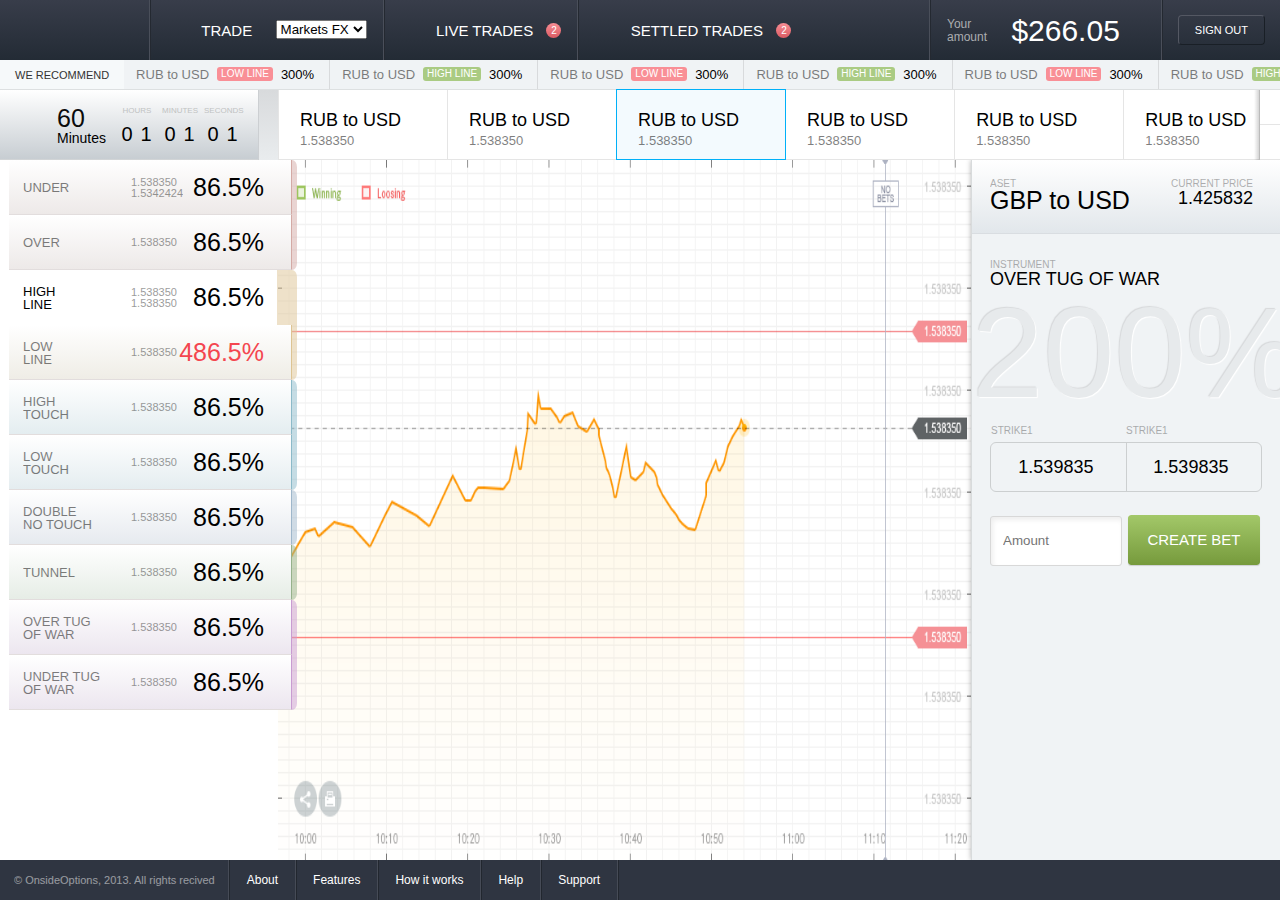
==== index.html @ 9d2722f3 "custom scroll" ====
<!doctype html>
<!--[if lte IE 8]><html class="lteie8"><![endif]-->
<!--[if gt IE 8]><!--><html><!--<![endif]-->
<head>
	<meta charset="utf-8">
	<title>Template</title>
	<meta name="viewport" content="width=device-width"/>
	<link rel="stylesheet" media="screen" href="css/screen.css" >
	<script src="js/jquery.js"></script>
	<script src="js/jscrollpane.js"></script>
	<script src="js/jquery.mousewheel.js"></script>
	<script src="js/common.js"></script>
</head>
<body>
<!-- BEGIN l-header -->
<section class="l-header">
	<header class="header">
		<div class="header__logo"><a href="#"></a></div>
		<div class="header__trade">
			<i class="header__tradeicon"></i>
			<h3>Trade</h3>
			<select><option>Markets FX</option></select>
		</div>
		<!-- end trade -->

		<!-- begin live trades -->
		<div class="header__livetrades">
			<i class="header__livetradesicon"></i>
			<h3>Live TRADES</h3>
			<span class="header__numbericon">2</span>
		</div>
		<!-- end live trades -->

		<!-- begin settled trades -->
		<div class="header__settledtrades">
			<i class="header__settledtradesicon"></i>
			<h3>SETTLED TRADES</h3>
			<span class="header__numbericon">2</span>
		</div>
		<!-- end settled trades -->

		<div class="header__signout">
			<a href="#">Sign out</a>
		</div>
		<!-- end signout -->

		
		<!-- begin your amount -->
		<div class="youramount">
			<div class="youramount__label">Your<br>
amount</div>
			<div class="youramount__value">$266.05</div>
			<i class="youramount__arrow"></i>
		</div>
		<!-- end your amount -->

		<!-- begin account -->
		<div class="account">
			<div class="account__icon"></div>
			<div class="account__name">Hamish<br> Raw</div>
			<i class="account__arrow"></i>
		</div>
		<!-- end account -->

		
	</header>
	<!-- end header -->
	

</section>
<!-- END l-header -->


<!-- BEGIN l-middle -->
<section class="l-middle">

<!-- BEGIN recommend -->
	<div class="l-recommend"><div class="recommend">
		<div class="recommend__label">We recommend</div>
		<div class="recommend__pair">
			<div class="recommend__pairname">RUB to USD</div><div class="recommend__status is-low">low line</div><div class="recommend__percent">300%</div>
		</div>
		<div class="recommend__pair">
			<div class="recommend__pairname">RUB to USD</div><div class="recommend__status is-high">high line</div><div class="recommend__percent">300%</div>
		</div>
		<div class="recommend__pair">
			<div class="recommend__pairname">RUB to USD</div><div class="recommend__status is-low">low line</div><div class="recommend__percent">300%</div>
		</div>
		<div class="recommend__pair">
			<div class="recommend__pairname">RUB to USD</div><div class="recommend__status is-high">high line</div><div class="recommend__percent">300%</div>
		</div>
		<div class="recommend__pair">
			<div class="recommend__pairname">RUB to USD</div><div class="recommend__status is-low">low line</div><div class="recommend__percent">300%</div>
		</div>
		<div class="recommend__pair">
			<div class="recommend__pairname">RUB to USD</div><div class="recommend__status is-high">high line</div><div class="recommend__percent">300%</div>
		</div>
		<div class="recommend__pair">
			<div class="recommend__pairname">RUB to USD</div><div class="recommend__status is-low">low line</div><div class="recommend__percent">300%</div>
		</div>
		<div class="recommend__pair">
			<div class="recommend__pairname">RUB to USD</div><div class="recommend__status is-high">high line</div><div class="recommend__percent">300%</div>
		</div>
		<div class="recommend__pair">
			<div class="recommend__pairname">RUB to USD</div><div class="recommend__status is-low">low line</div><div class="recommend__percent">300%</div>
		</div>
		<div class="recommend__pair">
			<div class="recommend__pairname">RUB to USD</div><div class="recommend__status is-high">high line</div><div class="recommend__percent">300%</div>
		</div>
	</div></div></div>
	<!-- END recommend -->
	<!-- BEGIN expiries -->
	<div class="l-expiries"><div class="expiries">
		<!-- BEGIN expiry -->
		<div class="expiry is-active">
			<div class="expiry__icon"></div>
			<div class="expiry__timeleft">
				<b>60</b>
				<span>Minutes</span>
			</div>
			<div class="expiry__time expiry__hours">
				<div class="expiry__label">hours</div>
				<div class="expiry__digit">0</div>
				<div class="expiry__digit">1</div>
			</div>
			<div class="expiry__time expiry__minutes">
				<div class="expiry__label">minutes</div>
				<div class="expiry__digit">0</div>
				<div class="expiry__digit">1</div>
			</div>
			<div class="expiry__time expiry__seconds">
				<div class="expiry__label">seconds</div>
				<div class="expiry__digit">0</div>
				<div class="expiry__digit">1</div>
			</div>
		</div>
		<!-- END expiry -->

		<div class="expiries__more is-active"><i></i></div>

		<div class="expiries__drop" style="display:none">
			<!-- BEGIN expiry -->
			<div class="expiry">
				<div class="expiry__icon"></div>
				<div class="expiry__timeleft">
					<b>60</b>
					<span>Minutes</span>
				</div>
				<div class="expiry__time expiry__hours">
					<div class="expiry__label">hours</div>
					<div class="expiry__digit">0</div>
					<div class="expiry__digit">1</div>
				</div>
				<div class="expiry__time expiry__minutes">
					<div class="expiry__label">minutes</div>
					<div class="expiry__digit">0</div>
					<div class="expiry__digit">1</div>
				</div>
				<div class="expiry__time expiry__seconds">
					<div class="expiry__label">seconds</div>
					<div class="expiry__digit">0</div>
					<div class="expiry__digit">1</div>
				</div>
			</div>
			<!-- END expiry -->
			<!-- BEGIN expiry -->
			<div class="expiry is-active">
				<div class="expiry__icon"></div>
				<div class="expiry__timeleft">
					<b>60</b>
					<span>Minutes</span>
				</div>
				<div class="expiry__time expiry__hours">
					<div class="expiry__label">hours</div>
					<div class="expiry__digit">0</div>
					<div class="expiry__digit">1</div>
				</div>
				<div class="expiry__time expiry__minutes">
					<div class="expiry__label">minutes</div>
					<div class="expiry__digit">0</div>
					<div class="expiry__digit">1</div>
				</div>
				<div class="expiry__time expiry__seconds">
					<div class="expiry__label">seconds</div>
					<div class="expiry__digit">0</div>
					<div class="expiry__digit">1</div>
				</div>
			</div>
			<!-- END expiry -->
			<!-- BEGIN expiry -->
			<div class="expiry">
				<div class="expiry__icon"></div>
				<div class="expiry__timeleft">
					<b>60</b>
					<span>Minutes</span>
				</div>
				<div class="expiry__time expiry__hours">
					<div class="expiry__label">hours</div>
					<div class="expiry__digit">0</div>
					<div class="expiry__digit">1</div>
				</div>
				<div class="expiry__time expiry__minutes">
					<div class="expiry__label">minutes</div>
					<div class="expiry__digit">0</div>
					<div class="expiry__digit">1</div>
				</div>
				<div class="expiry__time expiry__seconds">
					<div class="expiry__label">seconds</div>
					<div class="expiry__digit">0</div>
					<div class="expiry__digit">1</div>
				</div>
			</div>
			<!-- END expiry -->
			<!-- BEGIN expiry -->
			<div class="expiry">
				<div class="expiry__icon"></div>
				<div class="expiry__timeleft">
					<b>60</b>
					<span>Minutes</span>
				</div>
				<div class="expiry__time expiry__hours">
					<div class="expiry__label">hours</div>
					<div class="expiry__digit">0</div>
					<div class="expiry__digit">1</div>
				</div>
				<div class="expiry__time expiry__minutes">
					<div class="expiry__label">minutes</div>
					<div class="expiry__digit">0</div>
					<div class="expiry__digit">1</div>
				</div>
				<div class="expiry__time expiry__seconds">
					<div class="expiry__label">seconds</div>
					<div class="expiry__digit">0</div>
					<div class="expiry__digit">1</div>
				</div>
			</div>
			<!-- END expiry -->
			<div class="expiries__less"><i></i></div>
		</div>
	</div>
	</div>
	<!-- END expiries -->

	<!-- BEGIN marketassets -->
	<div class="l-marketassets"><div class="marketassets">
		<div class="marketassets__wrap">
			<div class="marketasset">
				<div class="marketasset__pair">RUB to USD</div>
				<div class="marketasset__quo">1.538350</div>
				<div class="marketasset__direction is-up"></div>
			</div>
			<div class="marketasset">
				<div class="marketasset__pair">RUB to USD</div>
				<div class="marketasset__quo">1.538350</div>
				<div class="marketasset__direction is-down"></div>
			</div>
			<div class="marketasset is-active">
				<div class="marketasset__pair">RUB to USD</div>
				<div class="marketasset__quo">1.538350</div>
				<div class="marketasset__direction is-up"></div>
			</div>
			<div class="marketasset">
				<div class="marketasset__pair">RUB to USD</div>
				<div class="marketasset__quo">1.538350</div>
				<div class="marketasset__direction is-down"></div>
			</div>
			<div class="marketasset">
				<div class="marketasset__pair">RUB to USD</div>
				<div class="marketasset__quo">1.538350</div>
				<div class="marketasset__direction is-up"></div>
			</div>
			<div class="marketasset">
				<div class="marketasset__pair">RUB to USD</div>
				<div class="marketasset__quo">1.538350</div>
				<div class="marketasset__direction is-down"></div>
			</div>
			<div class="marketasset">
				<div class="marketasset__pair">RUB to USD</div>
				<div class="marketasset__quo">1.538350</div>
				<div class="marketasset__direction is-up"></div>
			</div>
			<div class="marketasset">
				<div class="marketasset__pair">RUB to USD</div>
				<div class="marketasset__quo">1.538350</div>
				<div class="marketasset__direction is-down"></div>
			</div>
		</div>
		<div class="marketassets__next"><i></i></div>
		<div class="marketassets__prev"><i></i></div>
	</div></div>
	<!-- END marketassets -->


	<!-- BEGIN l-pairs -->
	<section class="l-pairs">
		<div class="pairs "><div class="pairs__scroll"><div class="pairs__thumb"></div></div>
			<div class="pairs__wrap scroll"><div class="pairs__wrap1  ">
			<!-- BEGIN pairgroup pairgroup_red -->
			<div class="pairgroup pairgroup_red">
				
				<!-- BEGIN pair -->
				<div class="pair pair_under">
					<div class="pair__name">
						Under
					</div>
					<div class="pair__instrument"></div>
					<div class="pair__quo"><div>1.538350<br>1.5342424</div></div>
					<div class="pair__percent">86.5%</div>
				</div>
				<!-- END pair -->
				<!-- BEGIN pair -->
				<div class="pair pair_over">
					<div class="pair__name">
						over
					</div>
					<div class="pair__instrument"></div>
					<div class="pair__quo"><div>1.538350</div></div>
					<div class="pair__percent">86.5%</div>
				</div>
				<!-- END pair -->

			</div>
			<!-- END pairgroup pairgroup_red -->
			<!-- BEGIN pairgroup pairgroup_red -->
			<div class="pairgroup pairgroup_yellow">
			<!-- BEGIN pair -->
			<div class="pair pair_highline is-active">
				<div class="pair__name"><div>
					High<br> line
				</div></div>
				<div class="pair__instrument"></div>
				<div class="pair__quo"><div>1.538350<br>1.538350</div></div>
				<div class="pair__percent">86.5%</div>
			</div>
			<!-- END pair -->
			<!-- BEGIN pair -->
			<div class="pair pair_lowline">
				<div class="pair__name">
					low<br> line
				</div>
				<div class="pair__instrument"></div>
				<div class="pair__quo"><div>1.538350</div></div>
				<div class="pair__percent is-red">486.5%</div>
			</div>
			<!-- END pair -->
			</div>
			<!-- END pairgroup pairgroup_red -->
			<!-- BEGIN pairgroup pairgroup_red -->
			<div class="pairgroup pairgroup_azure">
				<!-- BEGIN pair -->
				<div class="pair pair_hightouch">
					<div class="pair__name">
						high<br> touch
					</div>
					<div class="pair__instrument"></div>
					<div class="pair__quo"><div>1.538350</div></div>
					<div class="pair__percent">86.5%</div>
				</div>
				<!-- END pair -->
				<!-- BEGIN pair -->
				<div class="pair pair_lowtouch">
					<div class="pair__name">
						low<br> touch
					</div>
					<div class="pair__instrument"></div>
					<div class="pair__quo"><div>1.538350</div></div>
					<div class="pair__percent">86.5%</div>
				</div>
				<!-- END pair -->
			</div>
			<!-- END pairgroup pairgroup_red -->
			<!-- BEGIN pairgroup pairgroup_red -->
			<div class="pairgroup pairgroup_blue">
				<!-- BEGIN pair -->
				<div class="pair pair_doublenotouch">
					<div class="pair__name">
						double<br> no touch
					</div>
					<div class="pair__instrument"></div>
					<div class="pair__quo"><div>1.538350</div></div>
					<div class="pair__percent">86.5%</div>
				</div>
				<!-- END pair -->
			</div>
			<!-- END pairgroup pairgroup_red -->
			<!-- BEGIN pairgroup pairgroup_red -->
			<div class="pairgroup pairgroup_green">
				<!-- BEGIN pair -->
				<div class="pair pair_tunnel">
					<div class="pair__name">
						tunnel
					</div>
					<div class="pair__instrument"></div>
					<div class="pair__quo"><div>1.538350</div></div>
					<div class="pair__percent">86.5%</div>
				</div>
				<!-- END pair -->
			</div>
			<!-- END pairgroup pairgroup_red -->
			<!-- BEGIN pairgroup pairgroup_red -->
			<div class="pairgroup pairgroup_purple">
				<!-- BEGIN pair -->
				<div class="pair pair_overtugofwar">
					<div class="pair__name">
						over tug<br> of war
					</div>
					<div class="pair__instrument"></div>
					<div class="pair__quo"><div>1.538350</div></div>
					<div class="pair__percent">86.5%</div>
				</div>
				<!-- END pair -->
				<!-- BEGIN pair -->
				<div class="pair pair_undertugofwar">
					<div class="pair__name">
						under tug<br> of war
					</div>
					<div class="pair__instrument"></div>
					<div class="pair__quo"><div>1.538350</div></div>
					<div class="pair__percent">86.5%</div>
				</div>
				<!-- END pair -->
			</div>
			<!-- END pairgroup pairgroup_red -->
			</div></div>
			<!-- END pairs__wrap -->
		</div>
	</section>
	<!-- END l-pairs -->

	<!-- BEGIN l-graph -->
	<section class="l-showpair">
		<img src="img/graph.png" class="showpair">
	</section>
	<!-- END l-graph -->

	<!-- BEGIN l-bet -->
	<section class="l-bet">
		<div class="bet">
			<div class="bet__top">
				<div class="bet__asset">
					<small>Aset</small>
					<strong>GBP to USD</strong>
				</div>
				<div class="bet__direction is-up"></div>
				<div class="bet__price">
					<small>Current price</small>
					<strong>1.425832</strong>
				</div>
			</div>

			<div class="bet__instrument">
				<small>instrument</small>
				<strong>Over tug of war</strong> <div class="icon icon_overtugofwar"></div>
			</div>
			<div class="bet__percent">200%</div>

			<div class="bet__strikeswrap"><div class="bet__strikes">
				
				<div class="bet__strike">
					<small>Strike1</small>
					<div class="arrow is-up"></div>
					<div class="bet__strikeq">1.539835</div>
				</div>
				<div class="bet__strike">
					<small>Strike1</small>
					<div class="arrow is-down"></div>
					<div class="bet__strikeq">1.539835</div>
				</div>

			</div></div>

			<div class="createbet">
				<input type="text" class="createbet__input" placeholder="Amount">
				<div class="createbet__submit">Create Bet</div>
			</div>

		</div>
	</section>
	<!-- END l-bet -->
</section>
<!-- END l-middle -->




<!-- BEGIN l-footer -->
<section class="l-footer">
	<!-- begin real footer -->
	<footer class="footer">
		<div class="footer__copy">© OnsideOptions, 2013. All rights recived</div>
		<ul class="footer__nav">
			<li><a href="#">About</a></li>
			<li><a href="#">Features</a></li>
			<li><a href="#">How it works</a></li>
			<li><a href="#">Help</a></li>
			<li><a href="#">Support</a></li>
		</ul>
	</footer>
	<!-- end footer -->
</section>
<!-- END l-footer -->
</body>
</html>
---- css/screen.css ----
* { margin: 0; padding: 0; }

@media only screen and (min-device-width: 320px) and (max-device-width: 480px) { * { -webkit-text-size-adjust: none; } }
button::-moz-focus-inner { padding: 0; border: 0; }

input[type="submit"]::-moz-focus-inner { padding: 0; border: 0; }

body { font-family: Arial,sans-serif; font-weight: normal; font-size: 12px; line-height: 1.4; }

a img, fieldset { border: none; }

@font-face { font-family: 'corporate_sdemi'; src: url("fonts/corporates-demi-webfont.woff") format("woff"), url("fonts/corporates-demi-webfont.ttf") format("truetype"); font-weight: normal; font-style: normal; }

@font-face { font-family: 'corporate_sbold'; src: url("fonts/corporates-bold-webfont.woff") format("woff"), url("fonts/corporates-bold-webfont.ttf") format("truetype"); font-weight: normal; font-style: normal; }

@font-face { font-family: 'corporate_sregular'; src: url("fonts/corporates-regular-webfont.woff") format("woff"), url("fonts/corporates-regular-webfont.ttf") format("truetype"); font-weight: normal; font-style: normal; }

@font-face { font-family: 'corporate_slight'; src: url("fonts/corporates-light-webfont.woff") format("woff"), url("fonts/corporates-light-webfont.ttf") format("truetype"); font-weight: normal; font-style: normal; }

html { width: 100%; height: 100%; }

body { min-width: 1250px; min-height: 100%; overflow: hidden; position: relative; width: 100%; height: 100%; }

.l-header, .l-middle, .l-pairs, .l-bet, .l-showpair, .l-footer { position: absolute; top: 0; right: 0; bottom: 0; left: 0; }

.l-header { height: 160px; bottom: auto; }

.l-middle { top: 160px; bottom: 40px; }

.l-pairs { width: 278px; }

.l-bet { width: 309px; left: auto; right: 0; }

.l-showpair { left: 278px; right: 309px; }
.l-showpair img { position: absolute; top: 0; left: 0; right: 0; bottom: 0; display: block; width: 100%; height: 100%; }

.l-marketassets { position: absolute; z-index: 50; top: -70px; right: 0; left: 278px; height: 70px; }

.l-recommend { position: absolute; left: 0; right: 0; top: -100px; }

.l-expiries { position: absolute; top: -70px; left: 0; width: 278px; }

.l-footer { top: auto; height: 40px; }

/* CSS Styles that are needed by jScrollPane for it to operate correctly.  Include this stylesheet in your site or copy and paste the styles below into your stylesheet - jScrollPane may not operate correctly without them. */
.jspContainer { overflow: hidden; position: relative; }

.jspPane { position: absolute; margin-left: 9px !important; }

.jspScrollable:focus, .jspScrollable:active, .scroll:focus { outline: none; }

.jspVerticalBar { position: absolute; top: 0; left: 0; height: 100%; width: 9px; -webkit-box-sizing: border-box; -moz-box-sizing: border-box; box-sizing: border-box; background: #E0E2E4; border-right: 1px solid #CACACA; }

.jspHorizontalBar { position: absolute; bottom: 3px; left: 0; width: 100%; height: 16px; }

.jspVerticalBar *, .jspHorizontalBar * { margin: 0; padding: 0; }

.jspCap { display: none; }

.jspHorizontalBar .jspCap { float: left; }

.jspTrack { position: relative; }

.jspDrag { background: url('../img/icons-s6ea4781ce3.png') 0 -108px no-repeat; display: inline-block; width: 6px; height: 35px; display: inline-block; margin-left: 1px; margin-top: 1px; cursor: pointer; position: absolute; }

.jspHorizontalBar .jspTrack, .jspHorizontalBar .jspDrag { float: left; height: 100%; }

.jspArrow { background: rgba(0, 0, 0, 0.3); text-indent: -20000px; display: block; cursor: pointer; position: relative; left: -1px; }

.jspVerticalBar .jspArrow:focus { outline: none; }

.jspCorner { background: #eeeef4; float: left; height: 100%; }

/* Yuk! CSS Hack for IE6 3 pixel bug :( */
* html .jspCorner { margin: 0 -3px 0 0; }

.footer { background: #2F3541; height: 40px; font-size: 11px; }
.footer .footer__copy { float: left; line-height: 40px; height: 40px; font-size: 11px; color: #fff; opacity: .5; padding: 0 14px; }
.footer .footer__nav { list-style: none; float: left; border-left: 1px solid #22272F; box-shadow: -1px 0 0 #464b56; }
.footer .footer__nav li { float: left; }
.footer .footer__nav a { float: left; height: 40px; line-height: 40px; font-size: 12px; text-decoration: none; color: #fff; padding: 0 17px; border-right: 1px solid #464B56; box-shadow: 1px 0 0 #22272F; }

.header { background-image: -webkit-gradient(linear, 50% 0%, 50% 100%, color-stop(0%, #383d4a), color-stop(100%, #232b35)); background-image: -webkit-linear-gradient(#383d4a, #232b35); background-image: -moz-linear-gradient(#383d4a, #232b35); background-image: -o-linear-gradient(#383d4a, #232b35); background-image: -ms-linear-gradient(#383d4a, #232b35); background-image: linear-gradient(#383d4a, #232b35); height: 60px; -webkit-box-shadow: 0 1px 4px rgba(0, 0, 0, 0.4); -moz-box-shadow: 0 1px 4px rgba(0, 0, 0, 0.4); box-shadow: 0 1px 4px rgba(0, 0, 0, 0.4); overflow: hidden; position: relative; }
.header .header__logo { float: left; width: 150px; position: relative; height: 60px; }
.header .header__logo a { background: url('../img/icons-s6ea4781ce3.png') 0 -248px no-repeat; display: inline-block; width: 116px; height: 31px; position: absolute; top: 14px; left: 15px; }
.header .header__trade, .header .header__livetrades, .header .header__settledtrades, .header .account, .header .youramount { float: left; border-left: 1px solid #242931; box-shadow: -1px 0 0 #4a4f5a; height: 60px; line-height: 60px; padding: 0 17px; cursor: pointer; position: relative; -webkit-transition: all 0.1s linear; -moz-transition: all 0.1s linear; -ms-transition: all 0.1s linear; -o-transition: all 0.1s linear; transition: all 0.1s linear; }
.header .header__trade:hover, .header .header__livetrades:hover, .header .header__settledtrades:hover, .header .account:hover, .header .youramount:hover { background: rgba(255, 255, 255, 0.1); -webkit-transition: all 0.1s linear; -moz-transition: all 0.1s linear; -ms-transition: all 0.1s linear; -o-transition: all 0.1s linear; transition: all 0.1s linear; }
.header .header__trade select { margin-left: 20px; }
.header h3 { font-size: 15px; font-weight: normal; font-family: "corporate_sdemi",Arial,sans-serif; color: #fff; display: inline-block; vertical-align: middle; text-transform: uppercase; }
.header i { vertical-align: middle; }
.header .header__numbericon { display: inline-block; width: 15px; height: 15px; text-align: center; vertical-align: middle; font-size: 10px; line-height: 15px; color: #fff; margin-left: 10px; border-radius: 15px; background-image: -webkit-gradient(linear, 50% 0%, 50% 100%, color-stop(0%, #f88d94), color-stop(100%, #db5b63)); background-image: -webkit-linear-gradient(#f88d94, #db5b63); background-image: -moz-linear-gradient(#f88d94, #db5b63); background-image: -o-linear-gradient(#f88d94, #db5b63); background-image: -ms-linear-gradient(#f88d94, #db5b63); background-image: linear-gradient(#f88d94, #db5b63); }
.header .header__tradeicon { background: url('../img/icons-s6ea4781ce3.png') 0 -373px no-repeat; display: inline-block; width: 15px; height: 16px; margin-right: 15px; }
.header .header__livetradesicon { background: url('../img/icons-s6ea4781ce3.png') 0 -479px no-repeat; display: inline-block; width: 16px; height: 13px; margin-right: 15px; }
.header .header__settledtradesicon { background: url('../img/icons-s6ea4781ce3.png') 0 -433px no-repeat; display: inline-block; width: 16px; height: 14px; margin-right: 15px; }
.header .header__livetrades, .header .header__settledtrades { width: auto; }
.header .account { position: relative; padding: 0 24px 0 14px; cursor: pointer; float: right; }
.header .account .account__icon { background: url('../img/icons-s6ea4781ce3.png') 0 -331px no-repeat; display: inline-block; width: 32px; height: 32px; vertical-align: middle; margin-right: 14px; }
.header .account .account__name { width: 100px; display: inline-block; vertical-align: middle; font-size: 13px; color: #fff; line-height: 1.1; }
.header .account .account__arrow { background: url('../img/icons-s6ea4781ce3.png') 0 -698px no-repeat; display: inline-block; width: 7px; height: 4px; position: absolute; right: 17px; top: 50%; margin-top: -3px; }
.header .youramount { padding: 0 42px 0 16px; float: right; }
.header .youramount .youramount__label { display: inline-block; vertical-align: middle; color: #ABADB0; margin-right: 21px; line-height: 1.1; }
.header .youramount .youramount__value { display: inline-block; vertical-align: middle; line-height: 1; font-size: 30px; color: #fff; }
.header .youramount .youramount__arrow { background: url('../img/icons-s6ea4781ce3.png') 0 -698px no-repeat; display: inline-block; width: 7px; height: 4px; position: absolute; right: 17px; top: 50%; margin-top: -3px; }
.header .header__signout { float: right; height: 60px; line-height: 60px; padding: 0 15px; border-left: 1px solid #242931; box-shadow: -1px 0 0 #4a4f5a; }
.header .header__signout a { display: inline-block; text-decoration: none; height: 28px; line-height: 28px; color: #fff; padding: 0px 16px; text-transform: uppercase; font-size: 11px; border: 1px solid #545863; border-right-color: #191F26; border-bottom-color: #191F26; border-radius: 4px; font-family: "corporate_sdemi",Arial,sans-serif; }

.marketassets { position: absolute; right: 0; bottom: 0; top: 0; left: 0; padding-right: 21px; z-index: 125; background: #fff; }
.marketassets .marketassets__wrap { white-space: nowrap; font-size: 0; overflow: hidden; position: absolute; right: 0; bottom: -7px; top: -2px; padding-top: 2px; left: 0; }
.marketassets .marketassets__next, .marketassets .marketassets__prev { position: absolute; top: 0; right: 0; width: 21px; height: 35px; z-index: 30; background: #FFF; border-left: 1px solid #E5E5E5; border-bottom: 1px solid #E5E5E5; -webkit-box-sizing: border-box; -moz-box-sizing: border-box; box-sizing: border-box; cursor: pointer; }
.marketassets .marketassets__next i, .marketassets .marketassets__prev i { position: absolute; top: 12px; left: 9px; background: url('../img/icons-s6ea4781ce3.png') 0 -210px no-repeat; display: inline-block; width: 5px; height: 9px; display: inline-block; }
.marketassets .marketassets__next:hover, .marketassets .marketassets__prev:hover { background: #eee; }
.marketassets .marketassets__next:active i, .marketassets .marketassets__prev:active i { top: 14px; }
.marketassets .marketassets__prev { top: auto; bottom: 0; }
.marketassets .marketassets__prev i { left: 7px; background: url('../img/icons-s6ea4781ce3.png') 0 -229px no-repeat; display: inline-block; width: 5px; height: 9px; }
.marketassets .marketassets__prev:before { position: absolute; bottom: -1px; height: 70px; left: -6px; width: 6px; content: ' '; background-image: -webkit-gradient(linear, 0% 50%, 100% 50%, color-stop(0%, rgba(0, 0, 0, 0)), color-stop(100%, rgba(0, 0, 0, 0.2))); background-image: -webkit-linear-gradient(left, rgba(0, 0, 0, 0), rgba(0, 0, 0, 0.2)); background-image: -moz-linear-gradient(left, rgba(0, 0, 0, 0), rgba(0, 0, 0, 0.2)); background-image: -o-linear-gradient(left, rgba(0, 0, 0, 0), rgba(0, 0, 0, 0.2)); background-image: -ms-linear-gradient(left, rgba(0, 0, 0, 0), rgba(0, 0, 0, 0.2)); background-image: linear-gradient(left, rgba(0, 0, 0, 0), rgba(0, 0, 0, 0.2)); }

.marketasset { display: inline-block; font-size: 12px; height: 70px; padding: 21px 46px 0 21px; -webkit-box-sizing: border-box; -moz-box-sizing: border-box; box-sizing: border-box; border-left: 1px solid #E5E5E5; border-bottom: 1px solid #E5E5E5; position: relative; cursor: pointer; }
.marketasset:before { position: absolute; content: ' '; z-index: 2; }
.marketasset .marketasset__pair { font-family: "corporate_slight",Arial,sans-serif; font-size: 18px; font-weight: normal; line-height: 1; margin-bottom: 3px; position: relative; z-index: 3; white-space: nowrap; }
.marketasset .marketasset__quo { color: #000; opacity: .5; font-size: 13px; z-index: 3; position: relative; }
.marketasset .marketasset__direction { position: absolute; top: 11px; left: 13px; z-index: 3; }
.marketasset .marketasset__direction.is-up { background: url('../img/icons-s6ea4781ce3.png') 0 -617px no-repeat; display: inline-block; width: 7px; height: 4px; }
.marketasset .marketasset__direction.is-down { background: url('../img/icons-s6ea4781ce3.png') 0 -631px no-repeat; display: inline-block; width: 7px; height: 4px; }
.marketasset.is-active, .marketasset:hover { background: #F3FAFE; }
.marketasset.is-active .marketasset__pair, .marketasset:hover .marketasset__pair { font-family: "corporate_sdemi",Arial,sans-serif; }
.marketasset.is-active:before, .marketasset:hover:before { top: -1px; bottom: -1px; right: -1px; left: -1px; border: 1px solid #00B0F8; }
.marketasset.is-active:after, .marketasset:hover:after { content: ' '; position: absolute; background: url('../img/icons-s6ea4781ce3.png') 0 -153px no-repeat; display: inline-block; width: 11px; height: 7px; bottom: -7px; left: 24px; z-index: 30; }

.bet { background: #F0F3F5; position: absolute; left: 0; right: 0; bottom: 0; top: 0; border-left: 1px solid #D8DBDC; box-shadow: 0 0 5px rgba(0, 0, 0, 0.3); }

.icon { display: inline-block; }

.arrow { display: inline-block; }
.arrow.is-up { background: url('../img/icons-s6ea4781ce3.png') 0 -617px no-repeat; display: inline-block; width: 7px; height: 4px; }
.arrow.is-down { background: url('../img/icons-s6ea4781ce3.png') 0 -631px no-repeat; display: inline-block; width: 7px; height: 4px; }

.icon_over { background: url('../img/icons-s6ea4781ce3.png') 0 -578px no-repeat; display: inline-block; width: 5px; height: 10px; }

.icon_under { background: url('../img/icons-s6ea4781ce3.png') 0 -659px no-repeat; display: inline-block; width: 5px; height: 10px; }

.icon_highline { background: url('../img/icons-s6ea4781ce3.png') 0 -502px no-repeat; display: inline-block; width: 9px; height: 9px; }

.icon_lowline { background: url('../img/icons-s6ea4781ce3.png') 0 -540px no-repeat; display: inline-block; width: 9px; height: 9px; }

.icon_hightouch { background: url('../img/icons-s6ea4781ce3.png') 0 -521px no-repeat; display: inline-block; width: 9px; height: 9px; }

.icon_lowtouch { background: url('../img/icons-s6ea4781ce3.png') 0 -559px no-repeat; display: inline-block; width: 9px; height: 9px; }

.icon_doublenotouch { background: url('../img/icons-s6ea4781ce3.png') 0 -457px no-repeat; display: inline-block; width: 11px; height: 12px; }

.icon_tunnel { background: url('../img/icons-s6ea4781ce3.png') 0 -728px no-repeat; display: inline-block; width: 11px; height: 10px; }

.icon_overtugofwar { background: url('../img/icons-s6ea4781ce3.png') 0 -598px no-repeat; display: inline-block; width: 5px; height: 9px; }

.icon_undertugofwar { background: url('../img/icons-s6ea4781ce3.png') 0 -679px no-repeat; display: inline-block; width: 5px; height: 9px; }

.bet__top { background-image: -webkit-gradient(linear, 50% 0%, 50% 100%, color-stop(0%, #ffffff), color-stop(100%, #e2e7eb)); background-image: -webkit-linear-gradient(#ffffff, #e2e7eb); background-image: -moz-linear-gradient(#ffffff, #e2e7eb); background-image: -o-linear-gradient(#ffffff, #e2e7eb); background-image: -ms-linear-gradient(#ffffff, #e2e7eb); background-image: linear-gradient(#ffffff, #e2e7eb); border-bottom: 1px solid #D9DDE1; padding: 18px 0px 18px 18px; margin-bottom: 25px; overflow: hidden; -webkit-box-sizing: border-box; -moz-box-sizing: border-box; box-sizing: border-box; }
.bet__top .bet__asset { float: left; line-height: 1.1; width: 140px; }
.bet__top .bet__asset small { font-size: 10px; text-transform: uppercase; opacity: .3; color: #000; font-family: "corporate_sregular",Arial,sans-serif; display: block; }
.bet__top .bet__asset strong { font-weight: normal; font-family: "corporate_sdemi",Arial,sans-serif; font-size: 25px; margin-top: -2px; display: block; }
.bet__top .bet__direction { position: absolute; top: 32px; left: 190px; }
.bet__top .bet__direction.is-up { background: url('../img/icons-s6ea4781ce3.png') 0 -617px no-repeat; display: inline-block; width: 7px; height: 4px; }
.bet__top .bet__direction.is-down { background: url('../img/icons-s6ea4781ce3.png') 0 -631px no-repeat; display: inline-block; width: 7px; height: 4px; }
.bet__top .bet__price { float: left; width: 123px; text-align: right; line-height: 1.1; }
.bet__top .bet__price small { font-size: 10px; text-transform: uppercase; opacity: .3; color: #000; font-family: "corporate_sregular",Arial,sans-serif; display: block; }
.bet__top .bet__price strong { font-weight: normal; font-family: "corporate_sregular",Arial,sans-serif; font-size: 18px; }

.bet__instrument { margin-left: 18px; line-height: 1.1; }
.bet__instrument small { font-size: 10px; text-transform: uppercase; opacity: .3; color: #000; font-family: "corporate_sregular",Arial,sans-serif; display: block; }
.bet__instrument strong { font-weight: normal; font-size: 18px; font-family: "corporate_sdemi",Arial,sans-serif; text-transform: uppercase; }
.bet__instrument .icon { margin-left: 5px; vertical-align: middle; position: relative; top: -5px; }

.bet__percent { font-size: 128px; color: #E7EAEC; font-family: "corporate_sbold",Arial,sans-serif; line-height: 1; text-shadow: 1px 1px 1px white, -1px -1px 1px #d7d9db; }

.bet__strikeswrap { margin: 25px 20px 18px 18px; }

.bet__strikes { border: 1px solid #CCCFD0; border-radius: 6px; display: inline-block; width: 100%; }
.bet__strikes .bet__strike { float: left; width: 50%; position: relative; -webkit-box-sizing: border-box; -moz-box-sizing: border-box; box-sizing: border-box; padding: 15px 0 15px 12px; line-height: 1; }
.bet__strikes .bet__strike:first-child { box-shadow: 1px 0 0 #CCCFD0; }
.bet__strikes .bet__strike .arrow { vertical-align: middle; position: relative; top: -2px; margin-right: 5px; }
.bet__strikes .bet__strike small { font-size: 10px; text-transform: uppercase; opacity: .3; color: #000; font-family: "corporate_sregular",Arial,sans-serif; display: block; left: 0; top: -17px; position: absolute; }
.bet__strikes .bet__strike .bet__strikeq { font-family: "corporate_sregular",Arial,sans-serif; font-size: 18px; text-align: center; display: inline-block; }

.createbet { font-size: 0; width: 270px; margin-left: 18px; }
.createbet .createbet__input { width: 132px; -webkit-box-sizing: border-box; -moz-box-sizing: border-box; box-sizing: border-box; height: 50px; line-height: 50px; margin-right: 6px; padding: 0 12px; border: 1px solid #d8d8d8; -webkit-border-radius: 3px; -moz-border-radius: 3px; -ms-border-radius: 3px; -o-border-radius: 3px; border-radius: 3px; -webkit-background-clip: padding; -moz-background-clip: padding; background-clip: padding-box; background-color: #fff; -webkit-box-shadow: inset 2px 3px 5px rgba(0, 0, 0, 0.07); -moz-box-shadow: inset 2px 3px 5px rgba(0, 0, 0, 0.07); box-shadow: inset 2px 3px 5px rgba(0, 0, 0, 0.07); }
.createbet .createbet__submit { display: inline-block; text-align: center; -webkit-border-radius: 3px; -moz-border-radius: 3px; -ms-border-radius: 3px; -o-border-radius: 3px; border-radius: 3px; -webkit-background-clip: padding; -moz-background-clip: padding; background-clip: padding-box; background-color: #fff; -webkit-box-shadow: 0 1px 1px rgba(0, 0, 0, 0.15); -moz-box-shadow: 0 1px 1px rgba(0, 0, 0, 0.15); box-shadow: 0 1px 1px rgba(0, 0, 0, 0.15); background-image: -webkit-gradient(linear, 50% 100%, 50% 0%, color-stop(0%, #769a3c), color-stop(100%, #a3c869)); background-image: -webkit-linear-gradient(bottom, #769a3c 0%, #a3c869 100%); background-image: -moz-linear-gradient(bottom, #769a3c 0%, #a3c869 100%); background-image: -o-linear-gradient(bottom, #769a3c 0%, #a3c869 100%); background-image: -ms-linear-gradient(bottom, #769a3c 0%, #a3c869 100%); background-image: linear-gradient(bottom, #769a3c 0%, #a3c869 100%); color: #fff; text-decoration: none; text-transform: uppercase; font-family: "corporate_sbold",Arial,sans-serif; font-size: 15px; height: 50px; line-height: 50px; width: 132px; cursor: pointer; }

.expiries { position: absolute; top: 0; left: 0; bottom: 0; right: 0; z-index: 120; height: 70px; -webkit-box-sizing: border-box; -moz-box-sizing: border-box; box-sizing: border-box; background-image: -webkit-gradient(linear, 50% 0%, 50% 100%, color-stop(0%, #ffffff), color-stop(100%, #eaecee)); background-image: -webkit-linear-gradient(#ffffff, #eaecee); background-image: -moz-linear-gradient(#ffffff, #eaecee); background-image: -o-linear-gradient(#ffffff, #eaecee); background-image: -ms-linear-gradient(#ffffff, #eaecee); background-image: linear-gradient(#ffffff, #eaecee); }
.expiries .expiries__more { position: absolute; right: 0; top: 0; height: 100%; border-left: 1px solid #CCCFD2; background: transparent; width: 19px; cursor: pointer; }
.expiries .expiries__more.is-active { background-image: -webkit-gradient(linear, 50% 0%, 50% 100%, color-stop(0%, #d8dadc), color-stop(100%, #e9ecee)); background-image: -webkit-linear-gradient(#d8dadc, #e9ecee); background-image: -moz-linear-gradient(#d8dadc, #e9ecee); background-image: -o-linear-gradient(#d8dadc, #e9ecee); background-image: -ms-linear-gradient(#d8dadc, #e9ecee); background-image: linear-gradient(#d8dadc, #e9ecee); }
.expiries .expiries__more i { background: url('../img/icons-s6ea4781ce3.png') 0 -645px no-repeat; display: inline-block; width: 7px; height: 4px; position: absolute; top: 50%; margin-top: -3px; left: 50%; margin-left: -4px; }
.expiries .expiries__drop { position: absolute; top: 70px; left: 0; width: 278px; }
.expiries .expiries__less { height: 12px; position: relative; background-color: #373737; background-image: -webkit-gradient(linear, 50% 100%, 50% 0%, color-stop(0%, #e9ebee), color-stop(0.22%, #e9ebee), color-stop(100%, #ffffff)); background-image: -webkit-linear-gradient(bottom, #e9ebee 0%, #e9ebee 0.22%, #ffffff 100%); background-image: -moz-linear-gradient(bottom, #e9ebee 0%, #e9ebee 0.22%, #ffffff 100%); background-image: -o-linear-gradient(bottom, #e9ebee 0%, #e9ebee 0.22%, #ffffff 100%); background-image: -ms-linear-gradient(bottom, #e9ebee 0%, #e9ebee 0.22%, #ffffff 100%); background-image: linear-gradient(bottom, #e9ebee 0%, #e9ebee 0.22%, #ffffff 100%); cursor: pointer; border-right: 1px solid #DADADA; }
.expiries .expiries__less i { position: absolute; background: url('../img/icons-s6ea4781ce3.png') 0 -712px no-repeat; display: inline-block; width: 5px; height: 6px; position: absolute; left: 50%; margin-left: -4px; top: 2px; }

.expiry { height: 70px; padding-left: 57px; overflow: hidden; position: relative; -webkit-box-sizing: border-box; -moz-box-sizing: border-box; box-sizing: border-box; border-right: 1px solid #DADADA; border-bottom: 1px solid #D1D4D6; background-image: -webkit-gradient(linear, 50% 100%, 50% 0%, color-stop(0%, #e9ebee), color-stop(0.22%, #e9ebee), color-stop(100%, #ffffff)); background-image: -webkit-linear-gradient(bottom, #e9ebee 0%, #e9ebee 0.22%, #ffffff 100%); background-image: -moz-linear-gradient(bottom, #e9ebee 0%, #e9ebee 0.22%, #ffffff 100%); background-image: -o-linear-gradient(bottom, #e9ebee 0%, #e9ebee 0.22%, #ffffff 100%); background-image: -ms-linear-gradient(bottom, #e9ebee 0%, #e9ebee 0.22%, #ffffff 100%); background-image: linear-gradient(bottom, #e9ebee 0%, #e9ebee 0.22%, #ffffff 100%); cursor: pointer; }
.expiry .expiry__icon { top: 19px; left: 14px; position: absolute; background: url('../img/icons-s6ea4781ce3.png') 0 -65px no-repeat; display: inline-block; width: 27px; height: 33px; }
.expiry .expiry__timeleft { line-height: 1; padding-top: 16px; float: left; width: 61px; }
.expiry .expiry__timeleft b { font-size: 25px; font-family: "corporate_sregular",Arial,sans-serif; font-weight: normal; color: #0b0b0b; display: block; }
.expiry .expiry__timeleft span { font-size: 14px; font-family: "corporate_slight",Arial,sans-serif; display: block; opacity: .4; }
.expiry .expiry__time { float: left; padding-top: 15px; margin-right: 5px; width: 38px; }
.expiry .expiry__label { font-size: 8px; text-transform: uppercase; color: #C0C2C2; font-family: "corporate_sdemi",Arial,sans-serif; margin-bottom: 6px; text-align: center; display: block; }
.expiry .expiry__digit { background: url('../img/icons-s6ea4781ce3.png') 0 -399px no-repeat; display: inline-block; width: 18px; height: 24px; line-height: 24px; text-align: center; font-size: 20px; font-family: "corporate_sdemi",Arial,sans-serif; float: left; margin-right: 1px; }
.expiry:hover { background-image: -webkit-gradient(linear, 50% 100%, 50% 0%, color-stop(0%, #c7cdd2), color-stop(100%, #ffffff)); background-image: -webkit-linear-gradient(bottom, #c7cdd2 0%, #ffffff 100%); background-image: -moz-linear-gradient(bottom, #c7cdd2 0%, #ffffff 100%); background-image: -o-linear-gradient(bottom, #c7cdd2 0%, #ffffff 100%); background-image: -ms-linear-gradient(bottom, #c7cdd2 0%, #ffffff 100%); background-image: linear-gradient(bottom, #c7cdd2 0%, #ffffff 100%); }
.expiry.is-active { background-color: #f0f5f8; background-image: -webkit-gradient(linear, 50% 100%, 50% 0%, color-stop(0%, #c7cdd2), color-stop(100%, #ffffff)); background-image: -webkit-linear-gradient(bottom, #c7cdd2 0%, #ffffff 100%); background-image: -moz-linear-gradient(bottom, #c7cdd2 0%, #ffffff 100%); background-image: -o-linear-gradient(bottom, #c7cdd2 0%, #ffffff 100%); background-image: -ms-linear-gradient(bottom, #c7cdd2 0%, #ffffff 100%); background-image: linear-gradient(bottom, #c7cdd2 0%, #ffffff 100%); }
.expiry.is-active .expiry__icon { background: url('../img/icons-s6ea4781ce3.png') 0 -289px no-repeat; display: inline-block; width: 27px; height: 32px; }
.expiry.is-active .expiry__timeleft b { font-family: "corporate_sdemi",Arial,sans-serif; }
.expiry.is-active .expiry__timeleft span { opacity: 1; font-family: "corporate_sregular",Arial,sans-serif; }

.recommend { background: #F0F3F5; -webkit-box-sizing: border-box; -moz-box-sizing: border-box; box-sizing: border-box; border-bottom: 1px solid #DDE0E1; height: 30px; white-space: nowrap; font-size: 0; overflow: hidden; position: absolute; left: 0; right: 0; top: 0; right: 0; z-index: 20; }
.recommend .recommend__label { height: 30px; line-height: 30px; padding: 0 15px; text-transform: uppercase; font-size: 11px; color: #333; display: inline-block; position: relative; background: #F6F9FA; -webkit-box-sizing: border-box; -moz-box-sizing: border-box; box-sizing: border-box; border-bottom: 1px solid #DDE0E1; vertical-align: top; font-family: "corporate_sdemi",Arial,sans-serif; }
.recommend .recommend__label:before { background: url('../img/icons-s6ea4781ce3.png') 0 -170px no-repeat; display: inline-block; width: 4px; height: 30px; content: ' '; position: absolute; right: -4px; opacity: .2; top: 0; height: 100%; }
.recommend .recommend__pair { padding: 0 15px 0 12px; display: inline-block; font-size: 12px; vertical-align: top; height: 30px; line-height: 30px; border-right: 1px solid #D8DADC; }
.recommend .recommend__pairname { color: #000; opacity: .5; font-size: 13px; display: inline-block; font-family: "corporate_sregular",Arial,sans-serif; }
.recommend .recommend__percent { font-family: "corporate_sbold",Arial,sans-serif; font-size: 13px; color: #000; display: inline-block; }
.recommend .recommend__status { display: inline-block; font-family: "corporate_sregular",Arial,sans-serif; font-size: 10px; text-transform: uppercase; padding: 0 4px; height: 14px; line-height: 13px; vertical-align: middle; margin: 0 8px; border-radius: 3px; position: relative; top: -2px; color: #fff; }
.recommend .recommend__status.is-low { background: #F98F96; }
.recommend .recommend__status.is-high { background: #AACB83; }

.pairs { position: absolute; top: 0; left: 0; right: 0; bottom: 0; }
.pairs .pairs__wrap { position: absolute; left: 0px; top: 0; bottom: 0; right: -20px; padding-right: 20px; overflow: hidden; }

.pairgroup { position: relative; margin-right: 15px; }
.pairgroup:before { position: absolute; content: ' '; width: 20px; right: -5px; top: 0; bottom: 0; border-radius: 10px; z-index: 1; -webkit-border-radius: 0 5px 5px/0 7px 7px; -moz-border-radius: 0 5px 5px/0 7px 7px; -ms-border-radius: 0 5px 5px/0 7px 7px; -o-border-radius: 0 5px 5px/0 7px 7px; border-radius: 0 5px 5px/0 7px 7px; opacity: .5; }
.pairgroup.pairgroup_red { display: block; }
.pairgroup.pairgroup_red:before { background-color: #d4aaa5; }
.pairgroup.pairgroup_red .pair { border-right-color: #d4aaa5; background-image: -webkit-gradient(linear, 50% 0%, 50% 100%, color-stop(0%, #ffffff), color-stop(100%, #ff0000)); background-image: -webkit-linear-gradient(#ffffff, #ff0000); background-image: -moz-linear-gradient(#ffffff, #ff0000); background-image: -o-linear-gradient(#ffffff, #ff0000); background-image: -ms-linear-gradient(#ffffff, #ff0000); background-image: linear-gradient(#ffffff, #ff0000); }
.pairgroup.pairgroup_yellow { display: block; }
.pairgroup.pairgroup_yellow:before { background-color: #ddc493; }
.pairgroup.pairgroup_yellow .pair { border-right-color: #ddc493; background-image: -webkit-gradient(linear, 50% 0%, 50% 100%, color-stop(0%, #ffffff), color-stop(100%, #ff0000)); background-image: -webkit-linear-gradient(#ffffff, #ff0000); background-image: -moz-linear-gradient(#ffffff, #ff0000); background-image: -o-linear-gradient(#ffffff, #ff0000); background-image: -ms-linear-gradient(#ffffff, #ff0000); background-image: linear-gradient(#ffffff, #ff0000); }
.pairgroup.pairgroup_green { display: block; }
.pairgroup.pairgroup_green:before { background-color: #96b28c; }
.pairgroup.pairgroup_green .pair { border-right-color: #96b28c; background-image: -webkit-gradient(linear, 50% 0%, 50% 100%, color-stop(0%, #ffffff), color-stop(100%, #ff0000)); background-image: -webkit-linear-gradient(#ffffff, #ff0000); background-image: -moz-linear-gradient(#ffffff, #ff0000); background-image: -o-linear-gradient(#ffffff, #ff0000); background-image: -ms-linear-gradient(#ffffff, #ff0000); background-image: linear-gradient(#ffffff, #ff0000); }
.pairgroup.pairgroup_azure { display: block; }
.pairgroup.pairgroup_azure:before { background-color: #8cbac9; }
.pairgroup.pairgroup_azure .pair { border-right-color: #8cbac9; background-image: -webkit-gradient(linear, 50% 0%, 50% 100%, color-stop(0%, #ffffff), color-stop(100%, #ff0000)); background-image: -webkit-linear-gradient(#ffffff, #ff0000); background-image: -moz-linear-gradient(#ffffff, #ff0000); background-image: -o-linear-gradient(#ffffff, #ff0000); background-image: -ms-linear-gradient(#ffffff, #ff0000); background-image: linear-gradient(#ffffff, #ff0000); }
.pairgroup.pairgroup_blue { display: block; }
.pairgroup.pairgroup_blue:before { background-color: #9fb7cb; }
.pairgroup.pairgroup_blue .pair { border-right-color: #9fb7cb; background-image: -webkit-gradient(linear, 50% 0%, 50% 100%, color-stop(0%, #ffffff), color-stop(100%, #ff0000)); background-image: -webkit-linear-gradient(#ffffff, #ff0000); background-image: -moz-linear-gradient(#ffffff, #ff0000); background-image: -o-linear-gradient(#ffffff, #ff0000); background-image: -ms-linear-gradient(#ffffff, #ff0000); background-image: linear-gradient(#ffffff, #ff0000); }
.pairgroup.pairgroup_purple { display: block; }
.pairgroup.pairgroup_purple:before { background-color: #c99cd1; }
.pairgroup.pairgroup_purple .pair { border-right-color: #c99cd1; background-image: -webkit-gradient(linear, 50% 0%, 50% 100%, color-stop(0%, #ffffff), color-stop(100%, #ff0000)); background-image: -webkit-linear-gradient(#ffffff, #ff0000); background-image: -moz-linear-gradient(#ffffff, #ff0000); background-image: -o-linear-gradient(#ffffff, #ff0000); background-image: -ms-linear-gradient(#ffffff, #ff0000); background-image: linear-gradient(#ffffff, #ff0000); }
.pairgroup.pairgroup_red .pair { background-image: -webkit-gradient(linear, 50% 0%, 50% 100%, color-stop(0%, #ffffff), color-stop(100%, #ede9e8)); background-image: -webkit-linear-gradient(#ffffff, #ede9e8); background-image: -moz-linear-gradient(#ffffff, #ede9e8); background-image: -o-linear-gradient(#ffffff, #ede9e8); background-image: -ms-linear-gradient(#ffffff, #ede9e8); background-image: linear-gradient(#ffffff, #ede9e8); }
.pairgroup.pairgroup_yellow .pair { background-image: -webkit-gradient(linear, 50% 0%, 50% 100%, color-stop(0%, #ffffff), color-stop(100%, #efede6)); background-image: -webkit-linear-gradient(#ffffff, #efede6); background-image: -moz-linear-gradient(#ffffff, #efede6); background-image: -o-linear-gradient(#ffffff, #efede6); background-image: -ms-linear-gradient(#ffffff, #efede6); background-image: linear-gradient(#ffffff, #efede6); }
.pairgroup.pairgroup_green .pair { background-image: -webkit-gradient(linear, 50% 0%, 50% 100%, color-stop(0%, #ffffff), color-stop(100%, #e6ede6)); background-image: -webkit-linear-gradient(#ffffff, #e6ede6); background-image: -moz-linear-gradient(#ffffff, #e6ede6); background-image: -o-linear-gradient(#ffffff, #e6ede6); background-image: -ms-linear-gradient(#ffffff, #e6ede6); background-image: linear-gradient(#ffffff, #e6ede6); }
.pairgroup.pairgroup_azure .pair { background-image: -webkit-gradient(linear, 50% 0%, 50% 100%, color-stop(0%, #ffffff), color-stop(100%, #e4edf0)); background-image: -webkit-linear-gradient(#ffffff, #e4edf0); background-image: -moz-linear-gradient(#ffffff, #e4edf0); background-image: -o-linear-gradient(#ffffff, #e4edf0); background-image: -ms-linear-gradient(#ffffff, #e4edf0); background-image: linear-gradient(#ffffff, #e4edf0); }
.pairgroup.pairgroup_blue .pair { background-image: -webkit-gradient(linear, 50% 0%, 50% 100%, color-stop(0%, #ffffff), color-stop(100%, #e6eaef)); background-image: -webkit-linear-gradient(#ffffff, #e6eaef); background-image: -moz-linear-gradient(#ffffff, #e6eaef); background-image: -o-linear-gradient(#ffffff, #e6eaef); background-image: -ms-linear-gradient(#ffffff, #e6eaef); background-image: linear-gradient(#ffffff, #e6eaef); }
.pairgroup.pairgroup_purple .pair { background-image: -webkit-gradient(linear, 50% 0%, 50% 100%, color-stop(0%, #ffffff), color-stop(100%, #ece6ef)); background-image: -webkit-linear-gradient(#ffffff, #ece6ef); background-image: -moz-linear-gradient(#ffffff, #ece6ef); background-image: -o-linear-gradient(#ffffff, #ece6ef); background-image: -ms-linear-gradient(#ffffff, #ece6ef); background-image: linear-gradient(#ffffff, #ece6ef); }

.pairgroup .pair { height: 55px; border-bottom: 1px solid #E2DDDD; background-image: -webkit-gradient(linear, 50% 0%, 50% 100%, color-stop(0%, #ffffff), color-stop(100%, #eff0f1)); background-image: -webkit-linear-gradient(#ffffff, #eff0f1); background-image: -moz-linear-gradient(#ffffff, #eff0f1); background-image: -o-linear-gradient(#ffffff, #eff0f1); background-image: -ms-linear-gradient(#ffffff, #eff0f1); background-image: linear-gradient(#ffffff, #eff0f1); cursor: pointer; position: relative; border-right: 1px solid #D2D5D7; -webkit-box-sizing: border-box; -moz-box-sizing: border-box; box-sizing: border-box; padding-left: 14px; z-index: 2; }
.pairgroup .pair .pair__name { font-size: 13px; opacity: .5; color: #000; text-transform: uppercase; display: table-cell; vertical-align: middle; left: 14px; top: 0px; font-family: "corporate_sdemi",Arial,sans-serif; line-height: 1; top: 0; height: 55px; }
.pairgroup .pair .pair__percent { position: absolute; top: 0; left: 169px; width: 86px; font-family: "corporate_slight",Arial,sans-serif; text-align: right; font-size: 25px; color: #000; line-height: 55px; height: 55px; }
.pairgroup .pair .pair__percent.is-red { color: #f4464f; }
.pairgroup .pair .pair__quo { position: absolute; left: 122px; top: 0; width: 48px; text-align: left; height: 55px; line-height: 1; font-size: 11px; opacity: .4; }
.pairgroup .pair .pair__quo div { display: table-cell; vertical-align: middle; height: 55px; }
.pairgroup .pair .pair__instrument { position: absolute; left: 100px; top: 23px; display: block; width: 10px; height: 10px; background: red; }
.pairgroup .pair.pair_over .pair__instrument { background: url('../img/icons-s6ea4781ce3.png') 0 -578px no-repeat; display: inline-block; width: 5px; height: 10px; }
.pairgroup .pair.pair_under .pair__instrument { background: url('../img/icons-s6ea4781ce3.png') 0 -659px no-repeat; display: inline-block; width: 5px; height: 10px; }
.pairgroup .pair.pair_highline .pair__instrument { background: url('../img/icons-s6ea4781ce3.png') 0 -502px no-repeat; display: inline-block; width: 9px; height: 9px; }
.pairgroup .pair.pair_lowline .pair__instrument { background: url('../img/icons-s6ea4781ce3.png') 0 -540px no-repeat; display: inline-block; width: 9px; height: 9px; }
.pairgroup .pair.pair_hightouch .pair__instrument { background: url('../img/icons-s6ea4781ce3.png') 0 -521px no-repeat; display: inline-block; width: 9px; height: 9px; }
.pairgroup .pair.pair_lowtouch .pair__instrument { background: url('../img/icons-s6ea4781ce3.png') 0 -559px no-repeat; display: inline-block; width: 9px; height: 9px; }
.pairgroup .pair.pair_doublenotouch .pair__instrument { background: url('../img/icons-s6ea4781ce3.png') 0 -457px no-repeat; display: inline-block; width: 11px; height: 12px; }
.pairgroup .pair.pair_tunnel .pair__instrument { background: url('../img/icons-s6ea4781ce3.png') 0 -728px no-repeat; display: inline-block; width: 11px; height: 10px; }
.pairgroup .pair.pair_overtugofwar .pair__instrument { background: url('../img/icons-s6ea4781ce3.png') 0 -598px no-repeat; display: inline-block; width: 5px; height: 9px; }
.pairgroup .pair.pair_undertugofwar .pair__instrument { background: url('../img/icons-s6ea4781ce3.png') 0 -679px no-repeat; display: inline-block; width: 5px; height: 9px; }
.pairgroup .pair.is-active { margin-right: -24px; border-right: none; border-bottom-color: #C8CED2; border-bottom: none; background: url('../img/icons-s6ea4781ce3.png') 0 0 no-repeat; }
.pairgroup .pair.is-active .pair__name { opacity: 1; }
.pairgroup .pair.is-active .pair__percent { font-family: "corporate_sdemi",Arial,sans-serif; }
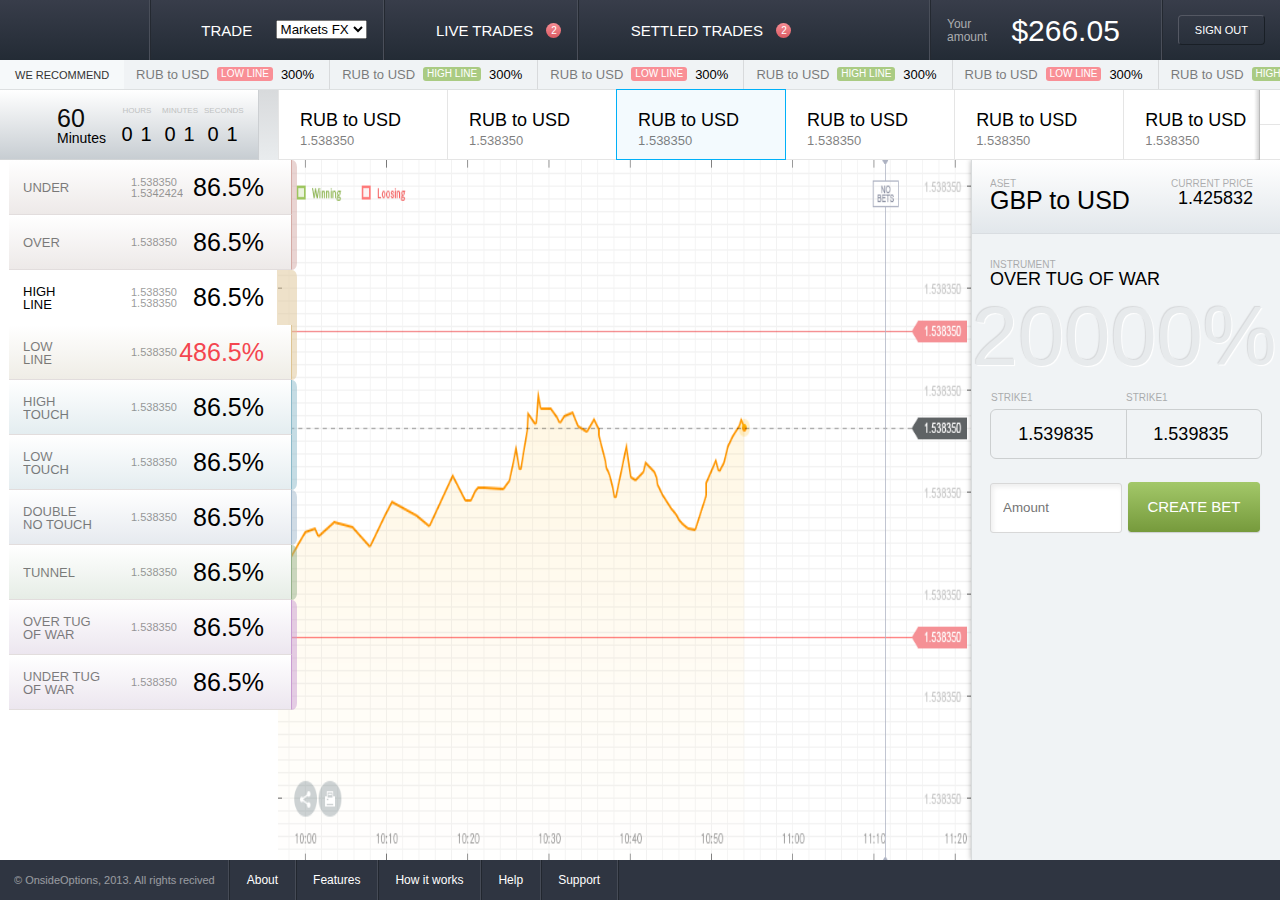
==== commit 9df1dd59: "fit percentage" ====
--- a/index.html
+++ b/index.html
@@ -8,6 +8,7 @@
 	<link rel="stylesheet" media="screen" href="css/screen.css" >
 	<script src="js/jquery.js"></script>
 	<script src="js/jscrollpane.js"></script>
+	<script src="js/fittext.js"></script>
 	<script src="js/jquery.mousewheel.js"></script>
 	<script src="js/common.js"></script>
 </head>
@@ -452,7 +453,7 @@
 				<small>instrument</small>
 				<strong>Over tug of war</strong> <div class="icon icon_overtugofwar"></div>
 			</div>
-			<div class="bet__percent">200%</div>
+			<div class="bet__percent">20000%</div>
 
 			<div class="bet__strikeswrap"><div class="bet__strikes">
 				
--- a/css/screen.css
+++ b/css/screen.css
@@ -170,7 +170,7 @@
 .bet__instrument strong { font-weight: normal; font-size: 18px; font-family: "corporate_sdemi",Arial,sans-serif; text-transform: uppercase; }
 .bet__instrument .icon { margin-left: 5px; vertical-align: middle; position: relative; top: -5px; }
 
-.bet__percent { font-size: 128px; color: #E7EAEC; font-family: "corporate_sbold",Arial,sans-serif; line-height: 1; text-shadow: 1px 1px 1px white, -1px -1px 1px #d7d9db; }
+.bet__percent { padding: 6px 0; color: #E7EAEC; font-family: "corporate_sbold",Arial,sans-serif; line-height: 1; text-shadow: 1px 1px 1px white, -1px -1px 1px #d7d9db; }
 
 .bet__strikeswrap { margin: 25px 20px 18px 18px; }
 
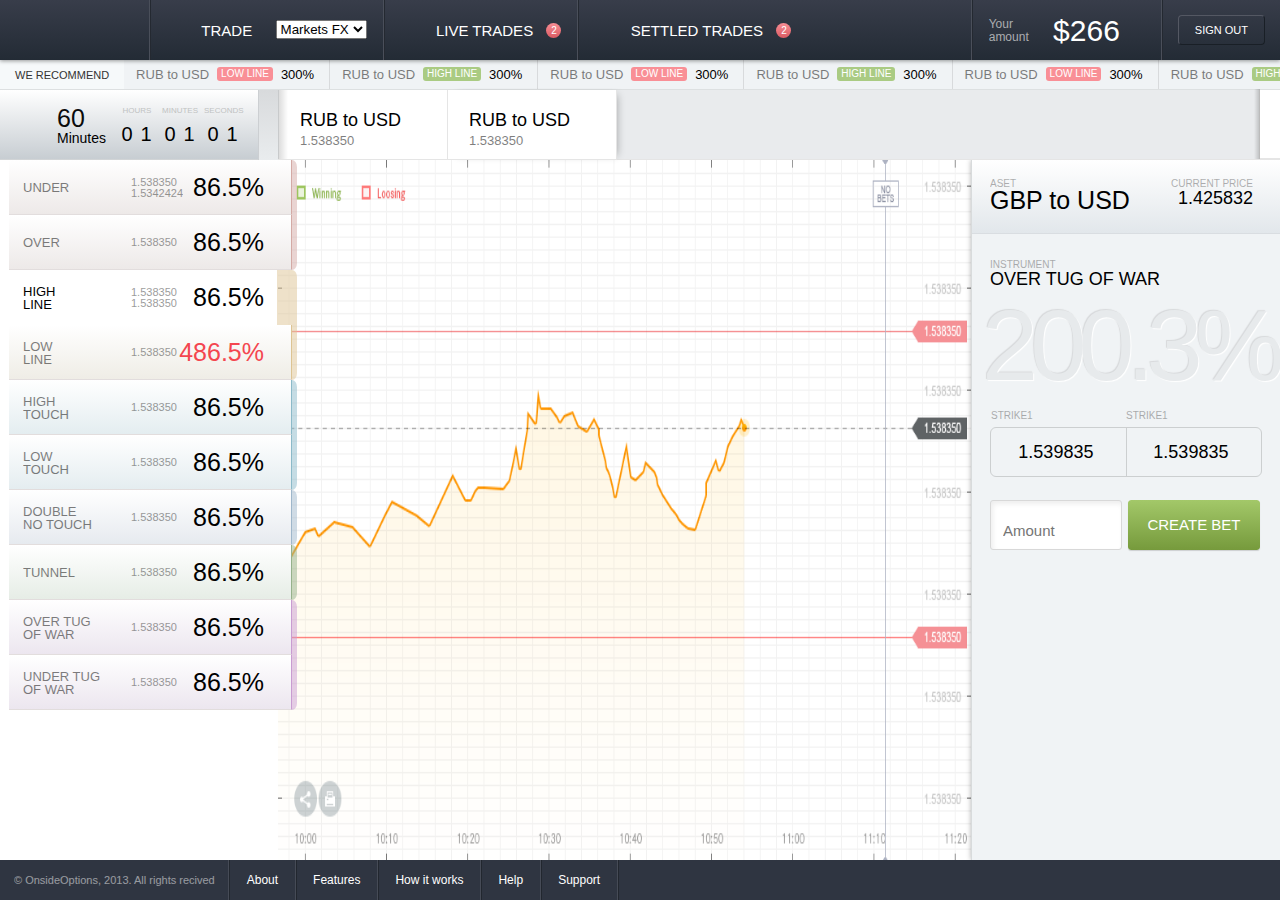
==== commit e218bd23: "minor fixes" ====
--- a/index.html
+++ b/index.html
@@ -50,7 +50,7 @@
 		<div class="youramount">
 			<div class="youramount__label">Your<br>
 amount</div>
-			<div class="youramount__value">$266.05</div>
+			<div class="youramount__value">$266</div>
 			<i class="youramount__arrow"></i>
 		</div>
 		<!-- end your amount -->
@@ -255,7 +255,7 @@
 				<div class="marketasset__quo">1.538350</div>
 				<div class="marketasset__direction is-down"></div>
 			</div>
-			<div class="marketasset is-active">
+			<!-- <div class="marketasset is-active">
 				<div class="marketasset__pair">RUB to USD</div>
 				<div class="marketasset__quo">1.538350</div>
 				<div class="marketasset__direction is-up"></div>
@@ -284,7 +284,7 @@
 				<div class="marketasset__pair">RUB to USD</div>
 				<div class="marketasset__quo">1.538350</div>
 				<div class="marketasset__direction is-down"></div>
-			</div>
+			</div> -->
 		</div>
 		<div class="marketassets__next"><i></i></div>
 		<div class="marketassets__prev"><i></i></div>
@@ -453,7 +453,7 @@
 				<small>instrument</small>
 				<strong>Over tug of war</strong> <div class="icon icon_overtugofwar"></div>
 			</div>
-			<div class="bet__percent">20000%</div>
+			<div class="bet__percent">200.3%</div>
 
 			<div class="bet__strikeswrap"><div class="bet__strikes">
 				
--- a/css/screen.css
+++ b/css/screen.css
@@ -23,7 +23,7 @@
 
 .l-header, .l-middle, .l-pairs, .l-bet, .l-showpair, .l-footer { position: absolute; top: 0; right: 0; bottom: 0; left: 0; }
 
-.l-header { height: 160px; bottom: auto; }
+.l-header { height: 160px; bottom: auto; z-index: 1000; height: 60px !important; }
 
 .l-middle { top: 160px; bottom: 40px; }
 
@@ -104,7 +104,8 @@
 .header .header__signout { float: right; height: 60px; line-height: 60px; padding: 0 15px; border-left: 1px solid #242931; box-shadow: -1px 0 0 #4a4f5a; }
 .header .header__signout a { display: inline-block; text-decoration: none; height: 28px; line-height: 28px; color: #fff; padding: 0px 16px; text-transform: uppercase; font-size: 11px; border: 1px solid #545863; border-right-color: #191F26; border-bottom-color: #191F26; border-radius: 4px; font-family: "corporate_sdemi",Arial,sans-serif; }
 
-.marketassets { position: absolute; right: 0; bottom: 0; top: 0; left: 0; padding-right: 21px; z-index: 125; background: #fff; }
+.marketassets { position: absolute; right: 0; bottom: 0; top: 0; left: 0; padding-right: 21px; z-index: 125; background: #E9EBED; border-bottom: 1px solid #E5E5E5; }
+.marketassets:before { content: ' '; width: 10px; position: absolute; left: 0; top: 0; bottom: 0; z-index: 100; background-image: -webkit-gradient(linear, 0% 50%, 100% 50%, color-stop(0%, rgba(0, 0, 0, 0.15)), color-stop(100%, rgba(0, 0, 0, 0))); background-image: -webkit-linear-gradient(left, rgba(0, 0, 0, 0.15), rgba(0, 0, 0, 0)); background-image: -moz-linear-gradient(left, rgba(0, 0, 0, 0.15), rgba(0, 0, 0, 0)); background-image: -o-linear-gradient(left, rgba(0, 0, 0, 0.15), rgba(0, 0, 0, 0)); background-image: -ms-linear-gradient(left, rgba(0, 0, 0, 0.15), rgba(0, 0, 0, 0)); background-image: linear-gradient(left, rgba(0, 0, 0, 0.15), rgba(0, 0, 0, 0)); }
 .marketassets .marketassets__wrap { white-space: nowrap; font-size: 0; overflow: hidden; position: absolute; right: 0; bottom: -7px; top: -2px; padding-top: 2px; left: 0; }
 .marketassets .marketassets__next, .marketassets .marketassets__prev { position: absolute; top: 0; right: 0; width: 21px; height: 35px; z-index: 30; background: #FFF; border-left: 1px solid #E5E5E5; border-bottom: 1px solid #E5E5E5; -webkit-box-sizing: border-box; -moz-box-sizing: border-box; box-sizing: border-box; cursor: pointer; }
 .marketassets .marketassets__next i, .marketassets .marketassets__prev i { position: absolute; top: 12px; left: 9px; background: url('../img/icons-s6ea4781ce3.png') 0 -210px no-repeat; display: inline-block; width: 5px; height: 9px; display: inline-block; }
@@ -114,17 +115,22 @@
 .marketassets .marketassets__prev i { left: 7px; background: url('../img/icons-s6ea4781ce3.png') 0 -229px no-repeat; display: inline-block; width: 5px; height: 9px; }
 .marketassets .marketassets__prev:before { position: absolute; bottom: -1px; height: 70px; left: -6px; width: 6px; content: ' '; background-image: -webkit-gradient(linear, 0% 50%, 100% 50%, color-stop(0%, rgba(0, 0, 0, 0)), color-stop(100%, rgba(0, 0, 0, 0.2))); background-image: -webkit-linear-gradient(left, rgba(0, 0, 0, 0), rgba(0, 0, 0, 0.2)); background-image: -moz-linear-gradient(left, rgba(0, 0, 0, 0), rgba(0, 0, 0, 0.2)); background-image: -o-linear-gradient(left, rgba(0, 0, 0, 0), rgba(0, 0, 0, 0.2)); background-image: -ms-linear-gradient(left, rgba(0, 0, 0, 0), rgba(0, 0, 0, 0.2)); background-image: linear-gradient(left, rgba(0, 0, 0, 0), rgba(0, 0, 0, 0.2)); }
 
-.marketasset { display: inline-block; font-size: 12px; height: 70px; padding: 21px 46px 0 21px; -webkit-box-sizing: border-box; -moz-box-sizing: border-box; box-sizing: border-box; border-left: 1px solid #E5E5E5; border-bottom: 1px solid #E5E5E5; position: relative; cursor: pointer; }
+.marketasset { display: inline-block; font-size: 12px; height: 70px; padding: 21px 46px 0 21px; -webkit-box-sizing: border-box; -moz-box-sizing: border-box; box-sizing: border-box; border-right: 1px solid #E5E5E5; border-bottom: 1px solid #E5E5E5; position: relative; cursor: pointer; background: #fff; }
+.marketasset:first-child { margin-left: 1px; }
+.marketasset:last-child { box-shadow: 5px 0 8px -5px rgba(0, 0, 0, 0.3); }
 .marketasset:before { position: absolute; content: ' '; z-index: 2; }
 .marketasset .marketasset__pair { font-family: "corporate_slight",Arial,sans-serif; font-size: 18px; font-weight: normal; line-height: 1; margin-bottom: 3px; position: relative; z-index: 3; white-space: nowrap; }
 .marketasset .marketasset__quo { color: #000; opacity: .5; font-size: 13px; z-index: 3; position: relative; }
 .marketasset .marketasset__direction { position: absolute; top: 11px; left: 13px; z-index: 3; }
 .marketasset .marketasset__direction.is-up { background: url('../img/icons-s6ea4781ce3.png') 0 -617px no-repeat; display: inline-block; width: 7px; height: 4px; }
 .marketasset .marketasset__direction.is-down { background: url('../img/icons-s6ea4781ce3.png') 0 -631px no-repeat; display: inline-block; width: 7px; height: 4px; }
-.marketasset.is-active, .marketasset:hover { background: #F3FAFE; }
-.marketasset.is-active .marketasset__pair, .marketasset:hover .marketasset__pair { font-family: "corporate_sdemi",Arial,sans-serif; }
-.marketasset.is-active:before, .marketasset:hover:before { top: -1px; bottom: -1px; right: -1px; left: -1px; border: 1px solid #00B0F8; }
-.marketasset.is-active:after, .marketasset:hover:after { content: ' '; position: absolute; background: url('../img/icons-s6ea4781ce3.png') 0 -153px no-repeat; display: inline-block; width: 11px; height: 7px; bottom: -7px; left: 24px; z-index: 30; }
+.marketasset.is-active { background: #F3FAFE; }
+.marketasset.is-active .marketasset__pair { font-family: "corporate_sdemi",Arial,sans-serif; }
+.marketasset.is-active:before { top: -1px; bottom: -1px; right: -1px; left: -1px; border: 1px solid #00B0F8; }
+.marketasset.is-active:after { content: ' '; position: absolute; background: url('../img/icons-s6ea4781ce3.png') 0 -153px no-repeat; display: inline-block; width: 11px; height: 7px; bottom: -7px; left: 24px; z-index: 30; }
+.marketasset:hover { background: #F3FAFE; }
+.marketasset:hover:before { top: -1px; bottom: -1px; right: -1px; left: -1px; border: 1px solid #00B0F8; }
+.marketasset:hover:after { content: ' '; position: absolute; background: url('../img/icons-s6ea4781ce3.png') 0 -153px no-repeat; display: inline-block; width: 11px; height: 7px; bottom: -7px; left: 24px; z-index: 30; }
 
 .bet { background: #F0F3F5; position: absolute; left: 0; right: 0; bottom: 0; top: 0; border-left: 1px solid #D8DBDC; box-shadow: 0 0 5px rgba(0, 0, 0, 0.3); }
 
@@ -170,7 +176,7 @@
 .bet__instrument strong { font-weight: normal; font-size: 18px; font-family: "corporate_sdemi",Arial,sans-serif; text-transform: uppercase; }
 .bet__instrument .icon { margin-left: 5px; vertical-align: middle; position: relative; top: -5px; }
 
-.bet__percent { padding: 6px 0; color: #E7EAEC; font-family: "corporate_sbold",Arial,sans-serif; line-height: 1; text-shadow: 1px 1px 1px white, -1px -1px 1px #d7d9db; }
+.bet__percent { padding: 6px 0; color: #E7EAEC; font-family: "corporate_sbold",Arial,sans-serif; line-height: 1; text-shadow: 1px 1px 1px white, -1px -1px 1px #d7d9db; letter-spacing: -8px; padding-left: 10px; }
 
 .bet__strikeswrap { margin: 25px 20px 18px 18px; }
 
@@ -182,7 +188,8 @@
 .bet__strikes .bet__strike .bet__strikeq { font-family: "corporate_sregular",Arial,sans-serif; font-size: 18px; text-align: center; display: inline-block; }
 
 .createbet { font-size: 0; width: 270px; margin-left: 18px; }
-.createbet .createbet__input { width: 132px; -webkit-box-sizing: border-box; -moz-box-sizing: border-box; box-sizing: border-box; height: 50px; line-height: 50px; margin-right: 6px; padding: 0 12px; border: 1px solid #d8d8d8; -webkit-border-radius: 3px; -moz-border-radius: 3px; -ms-border-radius: 3px; -o-border-radius: 3px; border-radius: 3px; -webkit-background-clip: padding; -moz-background-clip: padding; background-clip: padding-box; background-color: #fff; -webkit-box-shadow: inset 2px 3px 5px rgba(0, 0, 0, 0.07); -moz-box-shadow: inset 2px 3px 5px rgba(0, 0, 0, 0.07); box-shadow: inset 2px 3px 5px rgba(0, 0, 0, 0.07); }
+.createbet .createbet__input { width: 132px; -webkit-box-sizing: border-box; -moz-box-sizing: border-box; box-sizing: border-box; font-size: 15px; height: 50px; line-height: 50px; margin-right: 6px; padding: 0 12px; border: 1px solid #d8d8d8; -webkit-border-radius: 3px; -moz-border-radius: 3px; -ms-border-radius: 3px; -o-border-radius: 3px; border-radius: 3px; -webkit-background-clip: padding; -moz-background-clip: padding; background-clip: padding-box; background-color: #fff; -webkit-box-shadow: inset 2px 3px 5px rgba(0, 0, 0, 0.07); -moz-box-shadow: inset 2px 3px 5px rgba(0, 0, 0, 0.07); box-shadow: inset 2px 3px 5px rgba(0, 0, 0, 0.07); font-size: 32px; vertical-align: top; text-align: right; }
+.createbet .createbet__input::-webkit-input-placeholder { font-size: 15px; text-align: left; }
 .createbet .createbet__submit { display: inline-block; text-align: center; -webkit-border-radius: 3px; -moz-border-radius: 3px; -ms-border-radius: 3px; -o-border-radius: 3px; border-radius: 3px; -webkit-background-clip: padding; -moz-background-clip: padding; background-clip: padding-box; background-color: #fff; -webkit-box-shadow: 0 1px 1px rgba(0, 0, 0, 0.15); -moz-box-shadow: 0 1px 1px rgba(0, 0, 0, 0.15); box-shadow: 0 1px 1px rgba(0, 0, 0, 0.15); background-image: -webkit-gradient(linear, 50% 100%, 50% 0%, color-stop(0%, #769a3c), color-stop(100%, #a3c869)); background-image: -webkit-linear-gradient(bottom, #769a3c 0%, #a3c869 100%); background-image: -moz-linear-gradient(bottom, #769a3c 0%, #a3c869 100%); background-image: -o-linear-gradient(bottom, #769a3c 0%, #a3c869 100%); background-image: -ms-linear-gradient(bottom, #769a3c 0%, #a3c869 100%); background-image: linear-gradient(bottom, #769a3c 0%, #a3c869 100%); color: #fff; text-decoration: none; text-transform: uppercase; font-family: "corporate_sbold",Arial,sans-serif; font-size: 15px; height: 50px; line-height: 50px; width: 132px; cursor: pointer; }
 
 .expiries { position: absolute; top: 0; left: 0; bottom: 0; right: 0; z-index: 120; height: 70px; -webkit-box-sizing: border-box; -moz-box-sizing: border-box; box-sizing: border-box; background-image: -webkit-gradient(linear, 50% 0%, 50% 100%, color-stop(0%, #ffffff), color-stop(100%, #eaecee)); background-image: -webkit-linear-gradient(#ffffff, #eaecee); background-image: -moz-linear-gradient(#ffffff, #eaecee); background-image: -o-linear-gradient(#ffffff, #eaecee); background-image: -ms-linear-gradient(#ffffff, #eaecee); background-image: linear-gradient(#ffffff, #eaecee); }
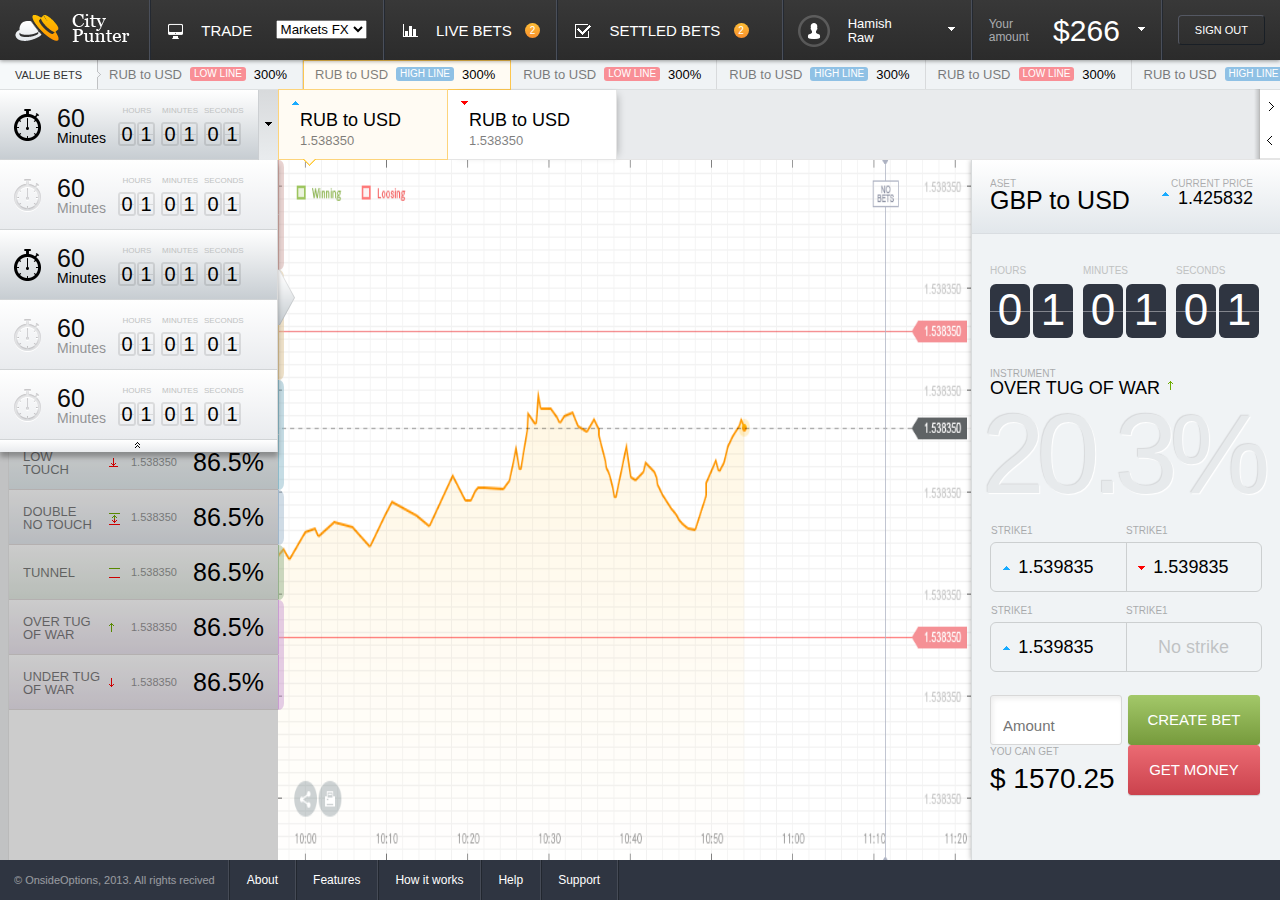
==== commit abca2aa1: "top part done" ====
--- a/index.html
+++ b/index.html
@@ -27,7 +27,7 @@
 		<!-- begin live trades -->
 		<div class="header__livetrades">
 			<i class="header__livetradesicon"></i>
-			<h3>Live TRADES</h3>
+			<h3>Live Bets</h3>
 			<span class="header__numbericon">2</span>
 		</div>
 		<!-- end live trades -->
@@ -35,7 +35,7 @@
 		<!-- begin settled trades -->
 		<div class="header__settledtrades">
 			<i class="header__settledtradesicon"></i>
-			<h3>SETTLED TRADES</h3>
+			<h3>SETTLED Bets</h3>
 			<span class="header__numbericon">2</span>
 		</div>
 		<!-- end settled trades -->
@@ -77,11 +77,10 @@
 
 <!-- BEGIN recommend -->
 	<div class="l-recommend"><div class="recommend">
-		<div class="recommend__label">We recommend</div>
+		<div class="recommend__label">Value bets</div>
 		<div class="recommend__pair">
 			<div class="recommend__pairname">RUB to USD</div><div class="recommend__status is-low">low line</div><div class="recommend__percent">300%</div>
-		</div>
-		<div class="recommend__pair">
+		</div><div class="recommend__pair is-active">
 			<div class="recommend__pairname">RUB to USD</div><div class="recommend__status is-high">high line</div><div class="recommend__percent">300%</div>
 		</div>
 		<div class="recommend__pair">
@@ -90,7 +89,7 @@
 		<div class="recommend__pair">
 			<div class="recommend__pairname">RUB to USD</div><div class="recommend__status is-high">high line</div><div class="recommend__percent">300%</div>
 		</div>
-		<div class="recommend__pair">
+		<div class="recommend__pair ">
 			<div class="recommend__pairname">RUB to USD</div><div class="recommend__status is-low">low line</div><div class="recommend__percent">300%</div>
 		</div>
 		<div class="recommend__pair">
@@ -139,7 +138,7 @@
 
 		<div class="expiries__more is-active"><i></i></div>
 
-		<div class="expiries__drop" style="display:none">
+		<div class="expiries__drop" style="displa1y:none">
 			<!-- BEGIN expiry -->
 			<div class="expiry">
 				<div class="expiry__icon"></div>
@@ -245,7 +244,7 @@
 	<!-- BEGIN marketassets -->
 	<div class="l-marketassets"><div class="marketassets">
 		<div class="marketassets__wrap">
-			<div class="marketasset">
+			<div class="marketasset is-active">
 				<div class="marketasset__pair">RUB to USD</div>
 				<div class="marketasset__quo">1.538350</div>
 				<div class="marketasset__direction is-up"></div>
@@ -294,8 +293,9 @@
 
 	<!-- BEGIN l-pairs -->
 	<section class="l-pairs">
-		<div class="pairs "><div class="pairs__scroll"><div class="pairs__thumb"></div></div>
-			<div class="pairs__wrap scroll"><div class="pairs__wrap1  ">
+
+		<div class="pairs is-blur"><div class="pairs__scroll"><div class="pairs__thumb"></div></div>
+			<div class="pairs__wrap "><div class="scroll"><div class="pairs__wrap1  ">
 			<!-- BEGIN pairgroup pairgroup_red -->
 			<div class="pairgroup pairgroup_red">
 				
@@ -422,7 +422,7 @@
 				<!-- END pair -->
 			</div>
 			<!-- END pairgroup pairgroup_red -->
-			</div></div>
+			</div></div></div>
 			<!-- END pairs__wrap -->
 		</div>
 	</section>
@@ -448,12 +448,31 @@
 					<strong>1.425832</strong>
 				</div>
 			</div>
+				
+			<div class="bigtimer">
+				<div class="bigtimer__time bigtimer__hours">
+					<div class="bigtimer__label">hours</div>
+					<div class="bigtimer__digit">0</div>
+					<div class="bigtimer__digit">1</div>
+				</div>
+				<div class="bigtimer__time bigtimer__minutes">
+					<div class="bigtimer__label">minutes</div>
+					<div class="bigtimer__digit">0</div>
+					<div class="bigtimer__digit">1</div>
+				</div>
+				<div class="bigtimer__time bigtimer__seconds">
+					<div class="bigtimer__label">seconds</div>
+					<div class="bigtimer__digit">0</div>
+					<div class="bigtimer__digit">1</div>
+				</div>
+			</div>
+
 
 			<div class="bet__instrument">
 				<small>instrument</small>
 				<strong>Over tug of war</strong> <div class="icon icon_overtugofwar"></div>
 			</div>
-			<div class="bet__percent">200.3%</div>
+			<div class="bet__percent">20.3%</div>
 
 			<div class="bet__strikeswrap"><div class="bet__strikes">
 				
@@ -467,12 +486,31 @@
 					<div class="arrow is-down"></div>
 					<div class="bet__strikeq">1.539835</div>
 				</div>
+			</div></div>
+			<div class="bet__strikeswrap"><div class="bet__strikes">
+				<div class="bet__strike">
+					<small>Strike1</small>
+					<div class="arrow is-up"></div>
+					<div class="bet__strikeq">1.539835</div>
+				</div>
+				<div class="bet__strike">
+					<small>Strike1</small>
+					<div class="bet__nostrike">No strike</div>
+				</div>
 
 			</div></div>
 
 			<div class="createbet">
 				<input type="text" class="createbet__input" placeholder="Amount">
 				<div class="createbet__submit">Create Bet</div>
+			</div>
+
+			<div class="createbet createbet_get">
+				<div class="createbet__amount">
+					<small>You can get</small>
+					<strong>$ 1570.25</strong>
+				</div>
+				<div class="createbet__submit">Get money</div>
 			</div>
 
 		</div>
--- a/css/screen.css
+++ b/css/screen.css
@@ -36,7 +36,7 @@
 
 .l-marketassets { position: absolute; z-index: 50; top: -70px; right: 0; left: 278px; height: 70px; }
 
-.l-recommend { position: absolute; left: 0; right: 0; top: -100px; }
+.l-recommend { position: absolute; left: 0; right: 0; top: -100px; height: 30px; }
 
 .l-expiries { position: absolute; top: -70px; left: 0; width: 278px; }
 
@@ -61,7 +61,7 @@
 
 .jspTrack { position: relative; }
 
-.jspDrag { background: url('../img/icons-s6ea4781ce3.png') 0 -108px no-repeat; display: inline-block; width: 6px; height: 35px; display: inline-block; margin-left: 1px; margin-top: 1px; cursor: pointer; position: absolute; }
+.jspDrag { background: url('../img/icons-s138964dde4.png') 0 -146px no-repeat; display: inline-block; width: 6px; height: 35px; display: inline-block; margin-left: 1px; margin-top: 1px; cursor: pointer; position: absolute; }
 
 .jspHorizontalBar .jspTrack, .jspHorizontalBar .jspDrag { float: left; height: 100%; }
 
@@ -76,44 +76,44 @@
 
 .footer { background: #2F3541; height: 40px; font-size: 11px; }
 .footer .footer__copy { float: left; line-height: 40px; height: 40px; font-size: 11px; color: #fff; opacity: .5; padding: 0 14px; }
-.footer .footer__nav { list-style: none; float: left; border-left: 1px solid #22272F; box-shadow: -1px 0 0 #464b56; }
+.footer .footer__nav { list-style: none; float: left; border-left: 1px solid #22272F; box-shadow: -1px 0 0 #464B56; }
 .footer .footer__nav li { float: left; }
 .footer .footer__nav a { float: left; height: 40px; line-height: 40px; font-size: 12px; text-decoration: none; color: #fff; padding: 0 17px; border-right: 1px solid #464B56; box-shadow: 1px 0 0 #22272F; }
 
-.header { background-image: -webkit-gradient(linear, 50% 0%, 50% 100%, color-stop(0%, #383d4a), color-stop(100%, #232b35)); background-image: -webkit-linear-gradient(#383d4a, #232b35); background-image: -moz-linear-gradient(#383d4a, #232b35); background-image: -o-linear-gradient(#383d4a, #232b35); background-image: -ms-linear-gradient(#383d4a, #232b35); background-image: linear-gradient(#383d4a, #232b35); height: 60px; -webkit-box-shadow: 0 1px 4px rgba(0, 0, 0, 0.4); -moz-box-shadow: 0 1px 4px rgba(0, 0, 0, 0.4); box-shadow: 0 1px 4px rgba(0, 0, 0, 0.4); overflow: hidden; position: relative; }
+.header { background-image: -webkit-gradient(linear, 50% 0%, 50% 100%, color-stop(0%, #383838), color-stop(100%, #2b2b2b)); background-image: -webkit-linear-gradient(#383838, #2b2b2b); background-image: -moz-linear-gradient(#383838, #2b2b2b); background-image: -o-linear-gradient(#383838, #2b2b2b); background-image: linear-gradient(#383838, #2b2b2b); height: 60px; -webkit-box-shadow: 0 1px 4px rgba(0, 0, 0, 0.4); -moz-box-shadow: 0 1px 4px rgba(0, 0, 0, 0.4); box-shadow: 0 1px 4px rgba(0, 0, 0, 0.4); overflow: hidden; position: relative; }
 .header .header__logo { float: left; width: 150px; position: relative; height: 60px; }
-.header .header__logo a { background: url('../img/icons-s6ea4781ce3.png') 0 -248px no-repeat; display: inline-block; width: 116px; height: 31px; position: absolute; top: 14px; left: 15px; }
-.header .header__trade, .header .header__livetrades, .header .header__settledtrades, .header .account, .header .youramount { float: left; border-left: 1px solid #242931; box-shadow: -1px 0 0 #4a4f5a; height: 60px; line-height: 60px; padding: 0 17px; cursor: pointer; position: relative; -webkit-transition: all 0.1s linear; -moz-transition: all 0.1s linear; -ms-transition: all 0.1s linear; -o-transition: all 0.1s linear; transition: all 0.1s linear; }
-.header .header__trade:hover, .header .header__livetrades:hover, .header .header__settledtrades:hover, .header .account:hover, .header .youramount:hover { background: rgba(255, 255, 255, 0.1); -webkit-transition: all 0.1s linear; -moz-transition: all 0.1s linear; -ms-transition: all 0.1s linear; -o-transition: all 0.1s linear; transition: all 0.1s linear; }
+.header .header__logo a { background: url('../img/icons-s138964dde4.png') 0 -65px no-repeat; display: inline-block; width: 115px; height: 28px; position: absolute; top: 14px; left: 15px; }
+.header .header__trade, .header .header__livetrades, .header .header__settledtrades, .header .account, .header .youramount { float: left; border-left: 1px solid #242931; box-shadow: -1px 0 0 #4A4F5A; height: 60px; line-height: 60px; padding: 0 17px; cursor: pointer; position: relative; -webkit-transition: all 0.1s linear; -moz-transition: all 0.1s linear; -o-transition: all 0.1s linear; transition: all 0.1s linear; }
+.header .header__trade:hover, .header .header__livetrades:hover, .header .header__settledtrades:hover, .header .account:hover, .header .youramount:hover { background: rgba(255, 255, 255, 0.1); -webkit-transition: all 0.1s linear; -moz-transition: all 0.1s linear; -o-transition: all 0.1s linear; transition: all 0.1s linear; }
 .header .header__trade select { margin-left: 20px; }
 .header h3 { font-size: 15px; font-weight: normal; font-family: "corporate_sdemi",Arial,sans-serif; color: #fff; display: inline-block; vertical-align: middle; text-transform: uppercase; }
 .header i { vertical-align: middle; }
-.header .header__numbericon { display: inline-block; width: 15px; height: 15px; text-align: center; vertical-align: middle; font-size: 10px; line-height: 15px; color: #fff; margin-left: 10px; border-radius: 15px; background-image: -webkit-gradient(linear, 50% 0%, 50% 100%, color-stop(0%, #f88d94), color-stop(100%, #db5b63)); background-image: -webkit-linear-gradient(#f88d94, #db5b63); background-image: -moz-linear-gradient(#f88d94, #db5b63); background-image: -o-linear-gradient(#f88d94, #db5b63); background-image: -ms-linear-gradient(#f88d94, #db5b63); background-image: linear-gradient(#f88d94, #db5b63); }
-.header .header__tradeicon { background: url('../img/icons-s6ea4781ce3.png') 0 -373px no-repeat; display: inline-block; width: 15px; height: 16px; margin-right: 15px; }
-.header .header__livetradesicon { background: url('../img/icons-s6ea4781ce3.png') 0 -479px no-repeat; display: inline-block; width: 16px; height: 13px; margin-right: 15px; }
-.header .header__settledtradesicon { background: url('../img/icons-s6ea4781ce3.png') 0 -433px no-repeat; display: inline-block; width: 16px; height: 14px; margin-right: 15px; }
+.header .header__numbericon { display: inline-block; width: 15px; height: 15px; text-align: center; vertical-align: middle; font-size: 10px; line-height: 15px; color: #fff; margin-left: 10px; border-radius: 15px; background-image: -webkit-gradient(linear, 50% 0%, 50% 100%, color-stop(0%, #fcbd36), color-stop(100%, #fa902d)); background-image: -webkit-linear-gradient(#fcbd36, #fa902d); background-image: -moz-linear-gradient(#fcbd36, #fa902d); background-image: -o-linear-gradient(#fcbd36, #fa902d); background-image: linear-gradient(#fcbd36, #fa902d); }
+.header .header__tradeicon { background: url('../img/icons-s138964dde4.png') 0 -370px no-repeat; display: inline-block; width: 15px; height: 16px; margin-right: 15px; }
+.header .header__livetradesicon { background: url('../img/icons-s138964dde4.png') 0 -476px no-repeat; display: inline-block; width: 16px; height: 13px; margin-right: 15px; }
+.header .header__settledtradesicon { background: url('../img/icons-s138964dde4.png') 0 -430px no-repeat; display: inline-block; width: 16px; height: 14px; margin-right: 15px; }
 .header .header__livetrades, .header .header__settledtrades { width: auto; }
 .header .account { position: relative; padding: 0 24px 0 14px; cursor: pointer; float: right; }
-.header .account .account__icon { background: url('../img/icons-s6ea4781ce3.png') 0 -331px no-repeat; display: inline-block; width: 32px; height: 32px; vertical-align: middle; margin-right: 14px; }
+.header .account .account__icon { background: url('../img/icons-s138964dde4.png') 0 -328px no-repeat; display: inline-block; width: 32px; height: 32px; vertical-align: middle; margin-right: 14px; }
 .header .account .account__name { width: 100px; display: inline-block; vertical-align: middle; font-size: 13px; color: #fff; line-height: 1.1; }
-.header .account .account__arrow { background: url('../img/icons-s6ea4781ce3.png') 0 -698px no-repeat; display: inline-block; width: 7px; height: 4px; position: absolute; right: 17px; top: 50%; margin-top: -3px; }
+.header .account .account__arrow { background: url('../img/icons-s138964dde4.png') 0 -695px no-repeat; display: inline-block; width: 7px; height: 4px; position: absolute; right: 17px; top: 50%; margin-top: -3px; }
 .header .youramount { padding: 0 42px 0 16px; float: right; }
 .header .youramount .youramount__label { display: inline-block; vertical-align: middle; color: #ABADB0; margin-right: 21px; line-height: 1.1; }
 .header .youramount .youramount__value { display: inline-block; vertical-align: middle; line-height: 1; font-size: 30px; color: #fff; }
-.header .youramount .youramount__arrow { background: url('../img/icons-s6ea4781ce3.png') 0 -698px no-repeat; display: inline-block; width: 7px; height: 4px; position: absolute; right: 17px; top: 50%; margin-top: -3px; }
-.header .header__signout { float: right; height: 60px; line-height: 60px; padding: 0 15px; border-left: 1px solid #242931; box-shadow: -1px 0 0 #4a4f5a; }
+.header .youramount .youramount__arrow { background: url('../img/icons-s138964dde4.png') 0 -695px no-repeat; display: inline-block; width: 7px; height: 4px; position: absolute; right: 17px; top: 50%; margin-top: -3px; }
+.header .header__signout { float: right; height: 60px; line-height: 60px; padding: 0 15px; border-left: 1px solid #242931; box-shadow: -1px 0 0 #4A4F5A; }
 .header .header__signout a { display: inline-block; text-decoration: none; height: 28px; line-height: 28px; color: #fff; padding: 0px 16px; text-transform: uppercase; font-size: 11px; border: 1px solid #545863; border-right-color: #191F26; border-bottom-color: #191F26; border-radius: 4px; font-family: "corporate_sdemi",Arial,sans-serif; }
 
 .marketassets { position: absolute; right: 0; bottom: 0; top: 0; left: 0; padding-right: 21px; z-index: 125; background: #E9EBED; border-bottom: 1px solid #E5E5E5; }
-.marketassets:before { content: ' '; width: 10px; position: absolute; left: 0; top: 0; bottom: 0; z-index: 100; background-image: -webkit-gradient(linear, 0% 50%, 100% 50%, color-stop(0%, rgba(0, 0, 0, 0.15)), color-stop(100%, rgba(0, 0, 0, 0))); background-image: -webkit-linear-gradient(left, rgba(0, 0, 0, 0.15), rgba(0, 0, 0, 0)); background-image: -moz-linear-gradient(left, rgba(0, 0, 0, 0.15), rgba(0, 0, 0, 0)); background-image: -o-linear-gradient(left, rgba(0, 0, 0, 0.15), rgba(0, 0, 0, 0)); background-image: -ms-linear-gradient(left, rgba(0, 0, 0, 0.15), rgba(0, 0, 0, 0)); background-image: linear-gradient(left, rgba(0, 0, 0, 0.15), rgba(0, 0, 0, 0)); }
+.marketassets:before { content: ' '; width: 10px; position: absolute; left: 0; top: 0; bottom: 0; z-index: 100; background-image: -webkit-gradient(linear, 0% 50%, 100% 50%, color-stop(0%, rgba(0, 0, 0, 0.15)), color-stop(100%, rgba(0, 0, 0, 0))); background-image: -webkit-linear-gradient(left, rgba(0, 0, 0, 0.15), rgba(0, 0, 0, 0)); background-image: -moz-linear-gradient(left, rgba(0, 0, 0, 0.15), rgba(0, 0, 0, 0)); background-image: -o-linear-gradient(left, rgba(0, 0, 0, 0.15), rgba(0, 0, 0, 0)); background-image: linear-gradient(left, rgba(0, 0, 0, 0.15), rgba(0, 0, 0, 0)); }
 .marketassets .marketassets__wrap { white-space: nowrap; font-size: 0; overflow: hidden; position: absolute; right: 0; bottom: -7px; top: -2px; padding-top: 2px; left: 0; }
 .marketassets .marketassets__next, .marketassets .marketassets__prev { position: absolute; top: 0; right: 0; width: 21px; height: 35px; z-index: 30; background: #FFF; border-left: 1px solid #E5E5E5; border-bottom: 1px solid #E5E5E5; -webkit-box-sizing: border-box; -moz-box-sizing: border-box; box-sizing: border-box; cursor: pointer; }
-.marketassets .marketassets__next i, .marketassets .marketassets__prev i { position: absolute; top: 12px; left: 9px; background: url('../img/icons-s6ea4781ce3.png') 0 -210px no-repeat; display: inline-block; width: 5px; height: 9px; display: inline-block; }
+.marketassets .marketassets__next i, .marketassets .marketassets__prev i { position: absolute; top: 12px; left: 9px; background: url('../img/icons-s138964dde4.png') 0 -248px no-repeat; display: inline-block; width: 5px; height: 9px; display: inline-block; }
 .marketassets .marketassets__next:hover, .marketassets .marketassets__prev:hover { background: #eee; }
 .marketassets .marketassets__next:active i, .marketassets .marketassets__prev:active i { top: 14px; }
 .marketassets .marketassets__prev { top: auto; bottom: 0; }
-.marketassets .marketassets__prev i { left: 7px; background: url('../img/icons-s6ea4781ce3.png') 0 -229px no-repeat; display: inline-block; width: 5px; height: 9px; }
-.marketassets .marketassets__prev:before { position: absolute; bottom: -1px; height: 70px; left: -6px; width: 6px; content: ' '; background-image: -webkit-gradient(linear, 0% 50%, 100% 50%, color-stop(0%, rgba(0, 0, 0, 0)), color-stop(100%, rgba(0, 0, 0, 0.2))); background-image: -webkit-linear-gradient(left, rgba(0, 0, 0, 0), rgba(0, 0, 0, 0.2)); background-image: -moz-linear-gradient(left, rgba(0, 0, 0, 0), rgba(0, 0, 0, 0.2)); background-image: -o-linear-gradient(left, rgba(0, 0, 0, 0), rgba(0, 0, 0, 0.2)); background-image: -ms-linear-gradient(left, rgba(0, 0, 0, 0), rgba(0, 0, 0, 0.2)); background-image: linear-gradient(left, rgba(0, 0, 0, 0), rgba(0, 0, 0, 0.2)); }
+.marketassets .marketassets__prev i { left: 7px; background: url('../img/icons-s138964dde4.png') 0 -267px no-repeat; display: inline-block; width: 5px; height: 9px; }
+.marketassets .marketassets__prev:before { position: absolute; bottom: -1px; height: 70px; left: -6px; width: 6px; content: ' '; background-image: -webkit-gradient(linear, 0% 50%, 100% 50%, color-stop(0%, rgba(0, 0, 0, 0)), color-stop(100%, rgba(0, 0, 0, 0.2))); background-image: -webkit-linear-gradient(left, rgba(0, 0, 0, 0), rgba(0, 0, 0, 0.2)); background-image: -moz-linear-gradient(left, rgba(0, 0, 0, 0), rgba(0, 0, 0, 0.2)); background-image: -o-linear-gradient(left, rgba(0, 0, 0, 0), rgba(0, 0, 0, 0.2)); background-image: linear-gradient(left, rgba(0, 0, 0, 0), rgba(0, 0, 0, 0.2)); }
 
 .marketasset { display: inline-block; font-size: 12px; height: 70px; padding: 21px 46px 0 21px; -webkit-box-sizing: border-box; -moz-box-sizing: border-box; box-sizing: border-box; border-right: 1px solid #E5E5E5; border-bottom: 1px solid #E5E5E5; position: relative; cursor: pointer; background: #fff; }
 .marketasset:first-child { margin-left: 1px; }
@@ -122,51 +122,51 @@
 .marketasset .marketasset__pair { font-family: "corporate_slight",Arial,sans-serif; font-size: 18px; font-weight: normal; line-height: 1; margin-bottom: 3px; position: relative; z-index: 3; white-space: nowrap; }
 .marketasset .marketasset__quo { color: #000; opacity: .5; font-size: 13px; z-index: 3; position: relative; }
 .marketasset .marketasset__direction { position: absolute; top: 11px; left: 13px; z-index: 3; }
-.marketasset .marketasset__direction.is-up { background: url('../img/icons-s6ea4781ce3.png') 0 -617px no-repeat; display: inline-block; width: 7px; height: 4px; }
-.marketasset .marketasset__direction.is-down { background: url('../img/icons-s6ea4781ce3.png') 0 -631px no-repeat; display: inline-block; width: 7px; height: 4px; }
-.marketasset.is-active { background: #F3FAFE; }
+.marketasset .marketasset__direction.is-up { background: url('../img/icons-s138964dde4.png') 0 -614px no-repeat; display: inline-block; width: 7px; height: 4px; }
+.marketasset .marketasset__direction.is-down { background: url('../img/icons-s138964dde4.png') 0 -628px no-repeat; display: inline-block; width: 7px; height: 4px; }
+.marketasset.is-active { background: #FFFBF3; z-index: 700; }
 .marketasset.is-active .marketasset__pair { font-family: "corporate_sdemi",Arial,sans-serif; }
-.marketasset.is-active:before { top: -1px; bottom: -1px; right: -1px; left: -1px; border: 1px solid #00B0F8; }
-.marketasset.is-active:after { content: ' '; position: absolute; background: url('../img/icons-s6ea4781ce3.png') 0 -153px no-repeat; display: inline-block; width: 11px; height: 7px; bottom: -7px; left: 24px; z-index: 30; }
-.marketasset:hover { background: #F3FAFE; }
-.marketasset:hover:before { top: -1px; bottom: -1px; right: -1px; left: -1px; border: 1px solid #00B0F8; }
-.marketasset:hover:after { content: ' '; position: absolute; background: url('../img/icons-s6ea4781ce3.png') 0 -153px no-repeat; display: inline-block; width: 11px; height: 7px; bottom: -7px; left: 24px; z-index: 30; }
-
-.bet { background: #F0F3F5; position: absolute; left: 0; right: 0; bottom: 0; top: 0; border-left: 1px solid #D8DBDC; box-shadow: 0 0 5px rgba(0, 0, 0, 0.3); }
+.marketasset.is-active:before { top: -1px; bottom: -1px; right: -1px; left: -1px; border: 1px solid #FDD47B; }
+.marketasset.is-active:after { content: ' '; position: absolute; background: url('../img/icons-s138964dde4.png') 0 -191px no-repeat; display: inline-block; width: 13px; height: 7px; bottom: -7px; left: 24px; z-index: 30; }
+.marketasset:hover { background: #FFFBF3; }
+.marketasset:hover:before { top: -1px; bottom: -1px; right: -1px; left: -1px; border: 1px solid #FDD47B; }
+.marketasset:hover:after { content: ' '; position: absolute; background: url('../img/icons-s138964dde4.png') 0 -191px no-repeat; display: inline-block; width: 13px; height: 7px; bottom: -7px; left: 24px; z-index: 30; }
+
+.bet { background: #F0F3F5; position: absolute; left: 0; right: 0; bottom: 0; top: 0; border-left: 1px solid #D8DBDC; box-shadow: 0 0 5px rgba(0, 0, 0, 0.3); overflow: auto; }
 
 .icon { display: inline-block; }
 
 .arrow { display: inline-block; }
-.arrow.is-up { background: url('../img/icons-s6ea4781ce3.png') 0 -617px no-repeat; display: inline-block; width: 7px; height: 4px; }
-.arrow.is-down { background: url('../img/icons-s6ea4781ce3.png') 0 -631px no-repeat; display: inline-block; width: 7px; height: 4px; }
-
-.icon_over { background: url('../img/icons-s6ea4781ce3.png') 0 -578px no-repeat; display: inline-block; width: 5px; height: 10px; }
-
-.icon_under { background: url('../img/icons-s6ea4781ce3.png') 0 -659px no-repeat; display: inline-block; width: 5px; height: 10px; }
-
-.icon_highline { background: url('../img/icons-s6ea4781ce3.png') 0 -502px no-repeat; display: inline-block; width: 9px; height: 9px; }
-
-.icon_lowline { background: url('../img/icons-s6ea4781ce3.png') 0 -540px no-repeat; display: inline-block; width: 9px; height: 9px; }
-
-.icon_hightouch { background: url('../img/icons-s6ea4781ce3.png') 0 -521px no-repeat; display: inline-block; width: 9px; height: 9px; }
-
-.icon_lowtouch { background: url('../img/icons-s6ea4781ce3.png') 0 -559px no-repeat; display: inline-block; width: 9px; height: 9px; }
-
-.icon_doublenotouch { background: url('../img/icons-s6ea4781ce3.png') 0 -457px no-repeat; display: inline-block; width: 11px; height: 12px; }
-
-.icon_tunnel { background: url('../img/icons-s6ea4781ce3.png') 0 -728px no-repeat; display: inline-block; width: 11px; height: 10px; }
-
-.icon_overtugofwar { background: url('../img/icons-s6ea4781ce3.png') 0 -598px no-repeat; display: inline-block; width: 5px; height: 9px; }
-
-.icon_undertugofwar { background: url('../img/icons-s6ea4781ce3.png') 0 -679px no-repeat; display: inline-block; width: 5px; height: 9px; }
-
-.bet__top { background-image: -webkit-gradient(linear, 50% 0%, 50% 100%, color-stop(0%, #ffffff), color-stop(100%, #e2e7eb)); background-image: -webkit-linear-gradient(#ffffff, #e2e7eb); background-image: -moz-linear-gradient(#ffffff, #e2e7eb); background-image: -o-linear-gradient(#ffffff, #e2e7eb); background-image: -ms-linear-gradient(#ffffff, #e2e7eb); background-image: linear-gradient(#ffffff, #e2e7eb); border-bottom: 1px solid #D9DDE1; padding: 18px 0px 18px 18px; margin-bottom: 25px; overflow: hidden; -webkit-box-sizing: border-box; -moz-box-sizing: border-box; box-sizing: border-box; }
+.arrow.is-up { background: url('../img/icons-s138964dde4.png') 0 -614px no-repeat; display: inline-block; width: 7px; height: 4px; }
+.arrow.is-down { background: url('../img/icons-s138964dde4.png') 0 -628px no-repeat; display: inline-block; width: 7px; height: 4px; }
+
+.icon_over { background: url('../img/icons-s138964dde4.png') 0 -575px no-repeat; display: inline-block; width: 5px; height: 10px; }
+
+.icon_under { background: url('../img/icons-s138964dde4.png') 0 -656px no-repeat; display: inline-block; width: 5px; height: 10px; }
+
+.icon_highline { background: url('../img/icons-s138964dde4.png') 0 -499px no-repeat; display: inline-block; width: 9px; height: 9px; }
+
+.icon_lowline { background: url('../img/icons-s138964dde4.png') 0 -537px no-repeat; display: inline-block; width: 9px; height: 9px; }
+
+.icon_hightouch { background: url('../img/icons-s138964dde4.png') 0 -518px no-repeat; display: inline-block; width: 9px; height: 9px; }
+
+.icon_lowtouch { background: url('../img/icons-s138964dde4.png') 0 -556px no-repeat; display: inline-block; width: 9px; height: 9px; }
+
+.icon_doublenotouch { background: url('../img/icons-s138964dde4.png') 0 -454px no-repeat; display: inline-block; width: 11px; height: 12px; }
+
+.icon_tunnel { background: url('../img/icons-s138964dde4.png') 0 -725px no-repeat; display: inline-block; width: 11px; height: 10px; }
+
+.icon_overtugofwar { background: url('../img/icons-s138964dde4.png') 0 -595px no-repeat; display: inline-block; width: 5px; height: 9px; }
+
+.icon_undertugofwar { background: url('../img/icons-s138964dde4.png') 0 -676px no-repeat; display: inline-block; width: 5px; height: 9px; }
+
+.bet__top { background-image: -webkit-gradient(linear, 50% 0%, 50% 100%, color-stop(0%, #ffffff), color-stop(100%, #e2e7eb)); background-image: -webkit-linear-gradient(#ffffff, #e2e7eb); background-image: -moz-linear-gradient(#ffffff, #e2e7eb); background-image: -o-linear-gradient(#ffffff, #e2e7eb); background-image: linear-gradient(#ffffff, #e2e7eb); border-bottom: 1px solid #D9DDE1; padding: 18px 0px 18px 18px; margin-bottom: 15px; overflow: hidden; -webkit-box-sizing: border-box; -moz-box-sizing: border-box; box-sizing: border-box; }
 .bet__top .bet__asset { float: left; line-height: 1.1; width: 140px; }
 .bet__top .bet__asset small { font-size: 10px; text-transform: uppercase; opacity: .3; color: #000; font-family: "corporate_sregular",Arial,sans-serif; display: block; }
 .bet__top .bet__asset strong { font-weight: normal; font-family: "corporate_sdemi",Arial,sans-serif; font-size: 25px; margin-top: -2px; display: block; }
 .bet__top .bet__direction { position: absolute; top: 32px; left: 190px; }
-.bet__top .bet__direction.is-up { background: url('../img/icons-s6ea4781ce3.png') 0 -617px no-repeat; display: inline-block; width: 7px; height: 4px; }
-.bet__top .bet__direction.is-down { background: url('../img/icons-s6ea4781ce3.png') 0 -631px no-repeat; display: inline-block; width: 7px; height: 4px; }
+.bet__top .bet__direction.is-up { background: url('../img/icons-s138964dde4.png') 0 -614px no-repeat; display: inline-block; width: 7px; height: 4px; }
+.bet__top .bet__direction.is-down { background: url('../img/icons-s138964dde4.png') 0 -628px no-repeat; display: inline-block; width: 7px; height: 4px; }
 .bet__top .bet__price { float: left; width: 123px; text-align: right; line-height: 1.1; }
 .bet__top .bet__price small { font-size: 10px; text-transform: uppercase; opacity: .3; color: #000; font-family: "corporate_sregular",Arial,sans-serif; display: block; }
 .bet__top .bet__price strong { font-weight: normal; font-family: "corporate_sregular",Arial,sans-serif; font-size: 18px; }
@@ -176,7 +176,7 @@
 .bet__instrument strong { font-weight: normal; font-size: 18px; font-family: "corporate_sdemi",Arial,sans-serif; text-transform: uppercase; }
 .bet__instrument .icon { margin-left: 5px; vertical-align: middle; position: relative; top: -5px; }
 
-.bet__percent { padding: 6px 0; color: #E7EAEC; font-family: "corporate_sbold",Arial,sans-serif; line-height: 1; text-shadow: 1px 1px 1px white, -1px -1px 1px #d7d9db; letter-spacing: -8px; padding-left: 10px; }
+.bet__percent { padding: 0px 15px 6px 10px; color: #E7EAEC; font-family: "corporate_sbold",Arial,sans-serif; line-height: 1; text-shadow: 1px 1px 1px #fff, -1px -1px 1px #D7D9DB; letter-spacing: -8px; }
 
 .bet__strikeswrap { margin: 25px 20px 18px 18px; }
 
@@ -184,93 +184,114 @@
 .bet__strikes .bet__strike { float: left; width: 50%; position: relative; -webkit-box-sizing: border-box; -moz-box-sizing: border-box; box-sizing: border-box; padding: 15px 0 15px 12px; line-height: 1; }
 .bet__strikes .bet__strike:first-child { box-shadow: 1px 0 0 #CCCFD0; }
 .bet__strikes .bet__strike .arrow { vertical-align: middle; position: relative; top: -2px; margin-right: 5px; }
+.bet__strikes .bet__strike .bet__nostrike { font-family: "corporate_sregular",Arial,sans-serif; filter: progid:DXImageTransform.Microsoft.Alpha(Opacity=20); opacity: 0.2; color: #000; font-size: 18px; text-align: center; margin-right: 12px; }
 .bet__strikes .bet__strike small { font-size: 10px; text-transform: uppercase; opacity: .3; color: #000; font-family: "corporate_sregular",Arial,sans-serif; display: block; left: 0; top: -17px; position: absolute; }
 .bet__strikes .bet__strike .bet__strikeq { font-family: "corporate_sregular",Arial,sans-serif; font-size: 18px; text-align: center; display: inline-block; }
 
 .createbet { font-size: 0; width: 270px; margin-left: 18px; }
 .createbet .createbet__input { width: 132px; -webkit-box-sizing: border-box; -moz-box-sizing: border-box; box-sizing: border-box; font-size: 15px; height: 50px; line-height: 50px; margin-right: 6px; padding: 0 12px; border: 1px solid #d8d8d8; -webkit-border-radius: 3px; -moz-border-radius: 3px; -ms-border-radius: 3px; -o-border-radius: 3px; border-radius: 3px; -webkit-background-clip: padding; -moz-background-clip: padding; background-clip: padding-box; background-color: #fff; -webkit-box-shadow: inset 2px 3px 5px rgba(0, 0, 0, 0.07); -moz-box-shadow: inset 2px 3px 5px rgba(0, 0, 0, 0.07); box-shadow: inset 2px 3px 5px rgba(0, 0, 0, 0.07); font-size: 32px; vertical-align: top; text-align: right; }
 .createbet .createbet__input::-webkit-input-placeholder { font-size: 15px; text-align: left; }
-.createbet .createbet__submit { display: inline-block; text-align: center; -webkit-border-radius: 3px; -moz-border-radius: 3px; -ms-border-radius: 3px; -o-border-radius: 3px; border-radius: 3px; -webkit-background-clip: padding; -moz-background-clip: padding; background-clip: padding-box; background-color: #fff; -webkit-box-shadow: 0 1px 1px rgba(0, 0, 0, 0.15); -moz-box-shadow: 0 1px 1px rgba(0, 0, 0, 0.15); box-shadow: 0 1px 1px rgba(0, 0, 0, 0.15); background-image: -webkit-gradient(linear, 50% 100%, 50% 0%, color-stop(0%, #769a3c), color-stop(100%, #a3c869)); background-image: -webkit-linear-gradient(bottom, #769a3c 0%, #a3c869 100%); background-image: -moz-linear-gradient(bottom, #769a3c 0%, #a3c869 100%); background-image: -o-linear-gradient(bottom, #769a3c 0%, #a3c869 100%); background-image: -ms-linear-gradient(bottom, #769a3c 0%, #a3c869 100%); background-image: linear-gradient(bottom, #769a3c 0%, #a3c869 100%); color: #fff; text-decoration: none; text-transform: uppercase; font-family: "corporate_sbold",Arial,sans-serif; font-size: 15px; height: 50px; line-height: 50px; width: 132px; cursor: pointer; }
-
-.expiries { position: absolute; top: 0; left: 0; bottom: 0; right: 0; z-index: 120; height: 70px; -webkit-box-sizing: border-box; -moz-box-sizing: border-box; box-sizing: border-box; background-image: -webkit-gradient(linear, 50% 0%, 50% 100%, color-stop(0%, #ffffff), color-stop(100%, #eaecee)); background-image: -webkit-linear-gradient(#ffffff, #eaecee); background-image: -moz-linear-gradient(#ffffff, #eaecee); background-image: -o-linear-gradient(#ffffff, #eaecee); background-image: -ms-linear-gradient(#ffffff, #eaecee); background-image: linear-gradient(#ffffff, #eaecee); }
+.createbet .createbet__submit { display: inline-block; text-align: center; -webkit-border-radius: 3px; -moz-border-radius: 3px; -ms-border-radius: 3px; -o-border-radius: 3px; border-radius: 3px; -webkit-background-clip: padding; -moz-background-clip: padding; background-clip: padding-box; background-color: #fff; -webkit-box-shadow: 0 1px 1px rgba(0, 0, 0, 0.15); -moz-box-shadow: 0 1px 1px rgba(0, 0, 0, 0.15); box-shadow: 0 1px 1px rgba(0, 0, 0, 0.15); background-image: -webkit-gradient(linear, 50% 100%, 50% 0%, color-stop(0%, #769a3c), color-stop(100%, #a3c869)); background-image: -webkit-linear-gradient(bottom, #769a3c 0%, #a3c869 100%); background-image: -moz-linear-gradient(bottom, #769a3c 0%, #a3c869 100%); background-image: -o-linear-gradient(bottom, #769a3c 0%, #a3c869 100%); background-image: linear-gradient(bottom, #769a3c 0%, #a3c869 100%); color: #fff; text-decoration: none; text-transform: uppercase; font-family: "corporate_sbold",Arial,sans-serif; font-size: 15px; height: 50px; line-height: 50px; width: 132px; cursor: pointer; }
+.createbet .createbet__amount { float: left; width: 132px; margin-right: 6px; }
+.createbet .createbet__amount small { font-size: 10px; text-transform: uppercase; opacity: .3; color: #000; font-family: "corporate_sregular",Arial,sans-serif; }
+.createbet .createbet__amount strong { font-weight: normal; font-family: "corporate_sdemi",Arial,sans-serif; font-size: 28px; color: #000; white-space: nowrap; overflow: hidden; -ms-text-overflow: ellipsis; text-overflow: ellipsis; }
+.createbet.createbet_get .createbet__submit { background-image: -webkit-gradient(linear, 50% 100%, 50% 0%, color-stop(0%, #cb424d), color-stop(100%, #eb6b73)); background-image: -webkit-linear-gradient(bottom, #cb424d 0%, #eb6b73 100%); background-image: -moz-linear-gradient(bottom, #cb424d 0%, #eb6b73 100%); background-image: -o-linear-gradient(bottom, #cb424d 0%, #eb6b73 100%); background-image: linear-gradient(bottom, #cb424d 0%, #eb6b73 100%); }
+
+.bigtimer { display: block; margin: 15px 0 30px 0; overflow: hidden; margin-left: 18px; }
+.bigtimer .bigtimer__time { float: left; padding-top: 15px; margin-right: 7px; width: 86px; }
+.bigtimer .bigtimer__label { font-size: 10px; text-transform: uppercase; color: #C0C2C2; font-family: "corporate_sdemi",Arial,sans-serif; margin-bottom: 6px; text-align: left; display: block; }
+.bigtimer .bigtimer__digit { width: 40px; height: 54px; border-radius: 6px; background: #2F3541; line-height: 51px; text-align: center; font-size: 44px; color: #FFFFFF; font-family: "corporate_sdemi",Arial,sans-serif; float: left; position: relative; margin-right: 3px; }
+.bigtimer .bigtimer__digit:before { content: ' '; position: absolute; top: 50%; left: 0; width: 100%; border-top: 1px solid rgba(255, 255, 255, 0.4); }
+
+.expiries { position: absolute; top: 0; left: 0; bottom: 0; right: 0; z-index: 120; height: 70px; -webkit-box-sizing: border-box; -moz-box-sizing: border-box; box-sizing: border-box; background-image: -webkit-gradient(linear, 50% 0%, 50% 100%, color-stop(0%, #ffffff), color-stop(100%, #eaecee)); background-image: -webkit-linear-gradient(#ffffff, #eaecee); background-image: -moz-linear-gradient(#ffffff, #eaecee); background-image: -o-linear-gradient(#ffffff, #eaecee); background-image: linear-gradient(#ffffff, #eaecee); }
 .expiries .expiries__more { position: absolute; right: 0; top: 0; height: 100%; border-left: 1px solid #CCCFD2; background: transparent; width: 19px; cursor: pointer; }
-.expiries .expiries__more.is-active { background-image: -webkit-gradient(linear, 50% 0%, 50% 100%, color-stop(0%, #d8dadc), color-stop(100%, #e9ecee)); background-image: -webkit-linear-gradient(#d8dadc, #e9ecee); background-image: -moz-linear-gradient(#d8dadc, #e9ecee); background-image: -o-linear-gradient(#d8dadc, #e9ecee); background-image: -ms-linear-gradient(#d8dadc, #e9ecee); background-image: linear-gradient(#d8dadc, #e9ecee); }
-.expiries .expiries__more i { background: url('../img/icons-s6ea4781ce3.png') 0 -645px no-repeat; display: inline-block; width: 7px; height: 4px; position: absolute; top: 50%; margin-top: -3px; left: 50%; margin-left: -4px; }
-.expiries .expiries__drop { position: absolute; top: 70px; left: 0; width: 278px; }
-.expiries .expiries__less { height: 12px; position: relative; background-color: #373737; background-image: -webkit-gradient(linear, 50% 100%, 50% 0%, color-stop(0%, #e9ebee), color-stop(0.22%, #e9ebee), color-stop(100%, #ffffff)); background-image: -webkit-linear-gradient(bottom, #e9ebee 0%, #e9ebee 0.22%, #ffffff 100%); background-image: -moz-linear-gradient(bottom, #e9ebee 0%, #e9ebee 0.22%, #ffffff 100%); background-image: -o-linear-gradient(bottom, #e9ebee 0%, #e9ebee 0.22%, #ffffff 100%); background-image: -ms-linear-gradient(bottom, #e9ebee 0%, #e9ebee 0.22%, #ffffff 100%); background-image: linear-gradient(bottom, #e9ebee 0%, #e9ebee 0.22%, #ffffff 100%); cursor: pointer; border-right: 1px solid #DADADA; }
-.expiries .expiries__less i { position: absolute; background: url('../img/icons-s6ea4781ce3.png') 0 -712px no-repeat; display: inline-block; width: 5px; height: 6px; position: absolute; left: 50%; margin-left: -4px; top: 2px; }
-
-.expiry { height: 70px; padding-left: 57px; overflow: hidden; position: relative; -webkit-box-sizing: border-box; -moz-box-sizing: border-box; box-sizing: border-box; border-right: 1px solid #DADADA; border-bottom: 1px solid #D1D4D6; background-image: -webkit-gradient(linear, 50% 100%, 50% 0%, color-stop(0%, #e9ebee), color-stop(0.22%, #e9ebee), color-stop(100%, #ffffff)); background-image: -webkit-linear-gradient(bottom, #e9ebee 0%, #e9ebee 0.22%, #ffffff 100%); background-image: -moz-linear-gradient(bottom, #e9ebee 0%, #e9ebee 0.22%, #ffffff 100%); background-image: -o-linear-gradient(bottom, #e9ebee 0%, #e9ebee 0.22%, #ffffff 100%); background-image: -ms-linear-gradient(bottom, #e9ebee 0%, #e9ebee 0.22%, #ffffff 100%); background-image: linear-gradient(bottom, #e9ebee 0%, #e9ebee 0.22%, #ffffff 100%); cursor: pointer; }
-.expiry .expiry__icon { top: 19px; left: 14px; position: absolute; background: url('../img/icons-s6ea4781ce3.png') 0 -65px no-repeat; display: inline-block; width: 27px; height: 33px; }
+.expiries .expiries__more.is-active { background-image: -webkit-gradient(linear, 50% 0%, 50% 100%, color-stop(0%, #d8dadc), color-stop(100%, #e9ecee)); background-image: -webkit-linear-gradient(#d8dadc, #e9ecee); background-image: -moz-linear-gradient(#d8dadc, #e9ecee); background-image: -o-linear-gradient(#d8dadc, #e9ecee); background-image: linear-gradient(#d8dadc, #e9ecee); }
+.expiries .expiries__more i { background: url('../img/icons-s138964dde4.png') 0 -642px no-repeat; display: inline-block; width: 7px; height: 4px; position: absolute; top: 50%; margin-top: -3px; left: 50%; margin-left: -4px; }
+.expiries .expiries__drop { position: absolute; top: 70px; left: 0; width: 278px; box-shadow: 0 5px 5px rgba(0, 0, 0, 0.3); }
+.expiries .expiries__less { height: 12px; position: relative; background-color: #373737; background-image: -webkit-gradient(linear, 50% 100%, 50% 0%, color-stop(0%, #e9ebee), color-stop(100%, #ffffff)); background-image: -webkit-linear-gradient(bottom, #e9ebee 0%, #ffffff 100%); background-image: -moz-linear-gradient(bottom, #e9ebee 0%, #ffffff 100%); background-image: -o-linear-gradient(bottom, #e9ebee 0%, #ffffff 100%); background-image: linear-gradient(bottom, #e9ebee 0%, #ffffff 100%); cursor: pointer; border-right: 1px solid #DADADA; }
+.expiries .expiries__less i { position: absolute; background: url('../img/icons-s138964dde4.png') 0 -709px no-repeat; display: inline-block; width: 5px; height: 6px; position: absolute; left: 50%; margin-left: -4px; top: 2px; }
+.expiries .expiries__less:active { background-image: -webkit-gradient(linear, 50% 100%, 50% 0%, color-stop(0%, #ffffff), color-stop(100%, #e9ebee)); background-image: -webkit-linear-gradient(bottom, #ffffff 0%, #e9ebee 100%); background-image: -moz-linear-gradient(bottom, #ffffff 0%, #e9ebee 100%); background-image: -o-linear-gradient(bottom, #ffffff 0%, #e9ebee 100%); background-image: linear-gradient(bottom, #ffffff 0%, #e9ebee 100%); }
+
+.expiry { height: 70px; padding-left: 57px; overflow: hidden; position: relative; -webkit-box-sizing: border-box; -moz-box-sizing: border-box; box-sizing: border-box; border-right: 1px solid #DADADA; border-bottom: 1px solid #D1D4D6; background-image: -webkit-gradient(linear, 50% 100%, 50% 0%, color-stop(0%, #e9ebee), color-stop(0.22%, #e9ebee), color-stop(100%, #ffffff)); background-image: -webkit-linear-gradient(bottom, #e9ebee 0%, #e9ebee 0.22%, #ffffff 100%); background-image: -moz-linear-gradient(bottom, #e9ebee 0%, #e9ebee 0.22%, #ffffff 100%); background-image: -o-linear-gradient(bottom, #e9ebee 0%, #e9ebee 0.22%, #ffffff 100%); background-image: linear-gradient(bottom, #e9ebee 0%, #e9ebee 0.22%, #ffffff 100%); cursor: pointer; }
+.expiry .expiry__icon { top: 19px; left: 14px; position: absolute; background: url('../img/icons-s138964dde4.png') 0 -103px no-repeat; display: inline-block; width: 27px; height: 33px; }
 .expiry .expiry__timeleft { line-height: 1; padding-top: 16px; float: left; width: 61px; }
 .expiry .expiry__timeleft b { font-size: 25px; font-family: "corporate_sregular",Arial,sans-serif; font-weight: normal; color: #0b0b0b; display: block; }
 .expiry .expiry__timeleft span { font-size: 14px; font-family: "corporate_slight",Arial,sans-serif; display: block; opacity: .4; }
 .expiry .expiry__time { float: left; padding-top: 15px; margin-right: 5px; width: 38px; }
 .expiry .expiry__label { font-size: 8px; text-transform: uppercase; color: #C0C2C2; font-family: "corporate_sdemi",Arial,sans-serif; margin-bottom: 6px; text-align: center; display: block; }
-.expiry .expiry__digit { background: url('../img/icons-s6ea4781ce3.png') 0 -399px no-repeat; display: inline-block; width: 18px; height: 24px; line-height: 24px; text-align: center; font-size: 20px; font-family: "corporate_sdemi",Arial,sans-serif; float: left; margin-right: 1px; }
-.expiry:hover { background-image: -webkit-gradient(linear, 50% 100%, 50% 0%, color-stop(0%, #c7cdd2), color-stop(100%, #ffffff)); background-image: -webkit-linear-gradient(bottom, #c7cdd2 0%, #ffffff 100%); background-image: -moz-linear-gradient(bottom, #c7cdd2 0%, #ffffff 100%); background-image: -o-linear-gradient(bottom, #c7cdd2 0%, #ffffff 100%); background-image: -ms-linear-gradient(bottom, #c7cdd2 0%, #ffffff 100%); background-image: linear-gradient(bottom, #c7cdd2 0%, #ffffff 100%); }
-.expiry.is-active { background-color: #f0f5f8; background-image: -webkit-gradient(linear, 50% 100%, 50% 0%, color-stop(0%, #c7cdd2), color-stop(100%, #ffffff)); background-image: -webkit-linear-gradient(bottom, #c7cdd2 0%, #ffffff 100%); background-image: -moz-linear-gradient(bottom, #c7cdd2 0%, #ffffff 100%); background-image: -o-linear-gradient(bottom, #c7cdd2 0%, #ffffff 100%); background-image: -ms-linear-gradient(bottom, #c7cdd2 0%, #ffffff 100%); background-image: linear-gradient(bottom, #c7cdd2 0%, #ffffff 100%); }
-.expiry.is-active .expiry__icon { background: url('../img/icons-s6ea4781ce3.png') 0 -289px no-repeat; display: inline-block; width: 27px; height: 32px; }
+.expiry .expiry__digit { background: url('../img/icons-s138964dde4.png') 0 -396px no-repeat; display: inline-block; width: 18px; height: 24px; line-height: 24px; text-align: center; font-size: 20px; font-family: "corporate_sdemi",Arial,sans-serif; float: left; margin-right: 1px; }
+.expiry:hover { background-image: -webkit-gradient(linear, 50% 100%, 50% 0%, color-stop(0%, #c7cdd2), color-stop(100%, #ffffff)); background-image: -webkit-linear-gradient(bottom, #c7cdd2 0%, #ffffff 100%); background-image: -moz-linear-gradient(bottom, #c7cdd2 0%, #ffffff 100%); background-image: -o-linear-gradient(bottom, #c7cdd2 0%, #ffffff 100%); background-image: linear-gradient(bottom, #c7cdd2 0%, #ffffff 100%); }
+.expiry:hover .expiry__icon { background: url('../img/icons-s138964dde4.png') 0 -286px no-repeat; display: inline-block; width: 27px; height: 32px; }
+.expiry:hover .expiry__timeleft span { opacity: 1; }
+.expiry.is-active { background-color: #f0f5f8; background-image: -webkit-gradient(linear, 50% 100%, 50% 0%, color-stop(0%, #c7cdd2), color-stop(100%, #ffffff)); background-image: -webkit-linear-gradient(bottom, #c7cdd2 0%, #ffffff 100%); background-image: -moz-linear-gradient(bottom, #c7cdd2 0%, #ffffff 100%); background-image: -o-linear-gradient(bottom, #c7cdd2 0%, #ffffff 100%); background-image: linear-gradient(bottom, #c7cdd2 0%, #ffffff 100%); }
+.expiry.is-active .expiry__icon { background: url('../img/icons-s138964dde4.png') 0 -286px no-repeat; display: inline-block; width: 27px; height: 32px; }
 .expiry.is-active .expiry__timeleft b { font-family: "corporate_sdemi",Arial,sans-serif; }
 .expiry.is-active .expiry__timeleft span { opacity: 1; font-family: "corporate_sregular",Arial,sans-serif; }
 
-.recommend { background: #F0F3F5; -webkit-box-sizing: border-box; -moz-box-sizing: border-box; box-sizing: border-box; border-bottom: 1px solid #DDE0E1; height: 30px; white-space: nowrap; font-size: 0; overflow: hidden; position: absolute; left: 0; right: 0; top: 0; right: 0; z-index: 20; }
+.recommend { background: #F0F3F5; -webkit-box-sizing: border-box; -moz-box-sizing: border-box; box-sizing: border-box; height: 31px; white-space: nowrap; font-size: 0; overflow: hidden; position: absolute; left: 0; right: 0; top: 0; bottom: 0; z-index: 20; }
 .recommend .recommend__label { height: 30px; line-height: 30px; padding: 0 15px; text-transform: uppercase; font-size: 11px; color: #333; display: inline-block; position: relative; background: #F6F9FA; -webkit-box-sizing: border-box; -moz-box-sizing: border-box; box-sizing: border-box; border-bottom: 1px solid #DDE0E1; vertical-align: top; font-family: "corporate_sdemi",Arial,sans-serif; }
-.recommend .recommend__label:before { background: url('../img/icons-s6ea4781ce3.png') 0 -170px no-repeat; display: inline-block; width: 4px; height: 30px; content: ' '; position: absolute; right: -4px; opacity: .2; top: 0; height: 100%; }
-.recommend .recommend__pair { padding: 0 15px 0 12px; display: inline-block; font-size: 12px; vertical-align: top; height: 30px; line-height: 30px; border-right: 1px solid #D8DADC; }
-.recommend .recommend__pairname { color: #000; opacity: .5; font-size: 13px; display: inline-block; font-family: "corporate_sregular",Arial,sans-serif; }
-.recommend .recommend__percent { font-family: "corporate_sbold",Arial,sans-serif; font-size: 13px; color: #000; display: inline-block; }
-.recommend .recommend__status { display: inline-block; font-family: "corporate_sregular",Arial,sans-serif; font-size: 10px; text-transform: uppercase; padding: 0 4px; height: 14px; line-height: 13px; vertical-align: middle; margin: 0 8px; border-radius: 3px; position: relative; top: -2px; color: #fff; }
+.recommend .recommend__label:before { background: url('../img/icons-s138964dde4.png') 0 -208px no-repeat; display: inline-block; width: 4px; height: 30px; content: ' '; position: absolute; right: -4px; opacity: .2; top: 0; height: 100%; }
+.recommend .recommend__pair { padding: 0 15px 0 12px; display: inline-block; font-size: 12px; vertical-align: top; height: 30px; line-height: 30px; border-right: 1px solid #D8DADC; position: relative; cursor: pointer; }
+.recommend .recommend__pair:before { content: ' '; position: absolute; top: 0px; left: 0; bottom: 0; right: -1px; border-bottom: 1px solid #DDE0E1; z-index: 1; }
+.recommend .recommend__pair:hover, .recommend .recommend__pair.is-active { z-index: 1000; }
+.recommend .recommend__pair:hover:before, .recommend .recommend__pair.is-active:before { background: #FFFBF3; border: 1px solid #FCC64F; }
+.recommend .recommend__pairname { color: #000; opacity: .5; font-size: 13px; display: inline-block; font-family: "corporate_sregular",Arial,sans-serif; position: relative; z-index: 10; }
+.recommend .recommend__percent { font-family: "corporate_sbold",Arial,sans-serif; font-size: 13px; color: #000; display: inline-block; position: relative; z-index: 10; }
+.recommend .recommend__status { display: inline-block; font-family: "corporate_sregular",Arial,sans-serif; font-size: 10px; text-transform: uppercase; padding: 0 4px; height: 14px; line-height: 13px; vertical-align: middle; margin: 0 8px; border-radius: 3px; position: relative; top: -2px; color: #fff; z-index: 10; }
 .recommend .recommend__status.is-low { background: #F98F96; }
-.recommend .recommend__status.is-high { background: #AACB83; }
+.recommend .recommend__status.is-high { background: #8FC1E5; }
 
 .pairs { position: absolute; top: 0; left: 0; right: 0; bottom: 0; }
-.pairs .pairs__wrap { position: absolute; left: 0px; top: 0; bottom: 0; right: -20px; padding-right: 20px; overflow: hidden; }
-
-.pairgroup { position: relative; margin-right: 15px; }
+.pairs.is-blur:before { content: ' '; position: absolute; top: 0; left: 0; right: 0; bottom: 0; background: rgba(0, 0, 0, 0.2); z-index: 100; }
+.pairs .pairs__scroll { position: absolute; bottom: 0; left: 0; top: 0; width: 9px; -webkit-box-sizing: border-box; -moz-box-sizing: border-box; box-sizing: border-box; background: #E0E2E4; border-right: 1px solid #CACACA; opacity: .4; }
+.pairs .pairs__thumb { background: url('../img/icons-s138964dde4.png') 0 -146px no-repeat; display: inline-block; width: 6px; height: 35px; display: inline-block; margin-left: 1px; margin-top: 1px; cursor: pointer; position: absolute; z-index: 1; opacity: .4; }
+.pairs .pairs__wrap { position: absolute; left: 0; top: 0; bottom: 0; right: -20px; overflow: hidden; }
+.pairs .scroll { position: absolute; top: 0; left: 0; width: 100%; bottom: 0; }
+
+.pairgroup { position: relative; margin-right: 16px; width: 270px; }
 .pairgroup:before { position: absolute; content: ' '; width: 20px; right: -5px; top: 0; bottom: 0; border-radius: 10px; z-index: 1; -webkit-border-radius: 0 5px 5px/0 7px 7px; -moz-border-radius: 0 5px 5px/0 7px 7px; -ms-border-radius: 0 5px 5px/0 7px 7px; -o-border-radius: 0 5px 5px/0 7px 7px; border-radius: 0 5px 5px/0 7px 7px; opacity: .5; }
 .pairgroup.pairgroup_red { display: block; }
 .pairgroup.pairgroup_red:before { background-color: #d4aaa5; }
-.pairgroup.pairgroup_red .pair { border-right-color: #d4aaa5; background-image: -webkit-gradient(linear, 50% 0%, 50% 100%, color-stop(0%, #ffffff), color-stop(100%, #ff0000)); background-image: -webkit-linear-gradient(#ffffff, #ff0000); background-image: -moz-linear-gradient(#ffffff, #ff0000); background-image: -o-linear-gradient(#ffffff, #ff0000); background-image: -ms-linear-gradient(#ffffff, #ff0000); background-image: linear-gradient(#ffffff, #ff0000); }
+.pairgroup.pairgroup_red .pair { border-right-color: #d4aaa5; background-image: -webkit-gradient(linear, 50% 0%, 50% 100%, color-stop(0%, #ffffff), color-stop(100%, #ff0000)); background-image: -webkit-linear-gradient(#ffffff, #ff0000); background-image: -moz-linear-gradient(#ffffff, #ff0000); background-image: -o-linear-gradient(#ffffff, #ff0000); background-image: linear-gradient(#ffffff, #ff0000); }
 .pairgroup.pairgroup_yellow { display: block; }
 .pairgroup.pairgroup_yellow:before { background-color: #ddc493; }
-.pairgroup.pairgroup_yellow .pair { border-right-color: #ddc493; background-image: -webkit-gradient(linear, 50% 0%, 50% 100%, color-stop(0%, #ffffff), color-stop(100%, #ff0000)); background-image: -webkit-linear-gradient(#ffffff, #ff0000); background-image: -moz-linear-gradient(#ffffff, #ff0000); background-image: -o-linear-gradient(#ffffff, #ff0000); background-image: -ms-linear-gradient(#ffffff, #ff0000); background-image: linear-gradient(#ffffff, #ff0000); }
+.pairgroup.pairgroup_yellow .pair { border-right-color: #ddc493; background-image: -webkit-gradient(linear, 50% 0%, 50% 100%, color-stop(0%, #ffffff), color-stop(100%, #ff0000)); background-image: -webkit-linear-gradient(#ffffff, #ff0000); background-image: -moz-linear-gradient(#ffffff, #ff0000); background-image: -o-linear-gradient(#ffffff, #ff0000); background-image: linear-gradient(#ffffff, #ff0000); }
 .pairgroup.pairgroup_green { display: block; }
 .pairgroup.pairgroup_green:before { background-color: #96b28c; }
-.pairgroup.pairgroup_green .pair { border-right-color: #96b28c; background-image: -webkit-gradient(linear, 50% 0%, 50% 100%, color-stop(0%, #ffffff), color-stop(100%, #ff0000)); background-image: -webkit-linear-gradient(#ffffff, #ff0000); background-image: -moz-linear-gradient(#ffffff, #ff0000); background-image: -o-linear-gradient(#ffffff, #ff0000); background-image: -ms-linear-gradient(#ffffff, #ff0000); background-image: linear-gradient(#ffffff, #ff0000); }
+.pairgroup.pairgroup_green .pair { border-right-color: #96b28c; background-image: -webkit-gradient(linear, 50% 0%, 50% 100%, color-stop(0%, #ffffff), color-stop(100%, #ff0000)); background-image: -webkit-linear-gradient(#ffffff, #ff0000); background-image: -moz-linear-gradient(#ffffff, #ff0000); background-image: -o-linear-gradient(#ffffff, #ff0000); background-image: linear-gradient(#ffffff, #ff0000); }
 .pairgroup.pairgroup_azure { display: block; }
 .pairgroup.pairgroup_azure:before { background-color: #8cbac9; }
-.pairgroup.pairgroup_azure .pair { border-right-color: #8cbac9; background-image: -webkit-gradient(linear, 50% 0%, 50% 100%, color-stop(0%, #ffffff), color-stop(100%, #ff0000)); background-image: -webkit-linear-gradient(#ffffff, #ff0000); background-image: -moz-linear-gradient(#ffffff, #ff0000); background-image: -o-linear-gradient(#ffffff, #ff0000); background-image: -ms-linear-gradient(#ffffff, #ff0000); background-image: linear-gradient(#ffffff, #ff0000); }
+.pairgroup.pairgroup_azure .pair { border-right-color: #8cbac9; background-image: -webkit-gradient(linear, 50% 0%, 50% 100%, color-stop(0%, #ffffff), color-stop(100%, #ff0000)); background-image: -webkit-linear-gradient(#ffffff, #ff0000); background-image: -moz-linear-gradient(#ffffff, #ff0000); background-image: -o-linear-gradient(#ffffff, #ff0000); background-image: linear-gradient(#ffffff, #ff0000); }
 .pairgroup.pairgroup_blue { display: block; }
 .pairgroup.pairgroup_blue:before { background-color: #9fb7cb; }
-.pairgroup.pairgroup_blue .pair { border-right-color: #9fb7cb; background-image: -webkit-gradient(linear, 50% 0%, 50% 100%, color-stop(0%, #ffffff), color-stop(100%, #ff0000)); background-image: -webkit-linear-gradient(#ffffff, #ff0000); background-image: -moz-linear-gradient(#ffffff, #ff0000); background-image: -o-linear-gradient(#ffffff, #ff0000); background-image: -ms-linear-gradient(#ffffff, #ff0000); background-image: linear-gradient(#ffffff, #ff0000); }
+.pairgroup.pairgroup_blue .pair { border-right-color: #9fb7cb; background-image: -webkit-gradient(linear, 50% 0%, 50% 100%, color-stop(0%, #ffffff), color-stop(100%, #ff0000)); background-image: -webkit-linear-gradient(#ffffff, #ff0000); background-image: -moz-linear-gradient(#ffffff, #ff0000); background-image: -o-linear-gradient(#ffffff, #ff0000); background-image: linear-gradient(#ffffff, #ff0000); }
 .pairgroup.pairgroup_purple { display: block; }
 .pairgroup.pairgroup_purple:before { background-color: #c99cd1; }
-.pairgroup.pairgroup_purple .pair { border-right-color: #c99cd1; background-image: -webkit-gradient(linear, 50% 0%, 50% 100%, color-stop(0%, #ffffff), color-stop(100%, #ff0000)); background-image: -webkit-linear-gradient(#ffffff, #ff0000); background-image: -moz-linear-gradient(#ffffff, #ff0000); background-image: -o-linear-gradient(#ffffff, #ff0000); background-image: -ms-linear-gradient(#ffffff, #ff0000); background-image: linear-gradient(#ffffff, #ff0000); }
-.pairgroup.pairgroup_red .pair { background-image: -webkit-gradient(linear, 50% 0%, 50% 100%, color-stop(0%, #ffffff), color-stop(100%, #ede9e8)); background-image: -webkit-linear-gradient(#ffffff, #ede9e8); background-image: -moz-linear-gradient(#ffffff, #ede9e8); background-image: -o-linear-gradient(#ffffff, #ede9e8); background-image: -ms-linear-gradient(#ffffff, #ede9e8); background-image: linear-gradient(#ffffff, #ede9e8); }
-.pairgroup.pairgroup_yellow .pair { background-image: -webkit-gradient(linear, 50% 0%, 50% 100%, color-stop(0%, #ffffff), color-stop(100%, #efede6)); background-image: -webkit-linear-gradient(#ffffff, #efede6); background-image: -moz-linear-gradient(#ffffff, #efede6); background-image: -o-linear-gradient(#ffffff, #efede6); background-image: -ms-linear-gradient(#ffffff, #efede6); background-image: linear-gradient(#ffffff, #efede6); }
-.pairgroup.pairgroup_green .pair { background-image: -webkit-gradient(linear, 50% 0%, 50% 100%, color-stop(0%, #ffffff), color-stop(100%, #e6ede6)); background-image: -webkit-linear-gradient(#ffffff, #e6ede6); background-image: -moz-linear-gradient(#ffffff, #e6ede6); background-image: -o-linear-gradient(#ffffff, #e6ede6); background-image: -ms-linear-gradient(#ffffff, #e6ede6); background-image: linear-gradient(#ffffff, #e6ede6); }
-.pairgroup.pairgroup_azure .pair { background-image: -webkit-gradient(linear, 50% 0%, 50% 100%, color-stop(0%, #ffffff), color-stop(100%, #e4edf0)); background-image: -webkit-linear-gradient(#ffffff, #e4edf0); background-image: -moz-linear-gradient(#ffffff, #e4edf0); background-image: -o-linear-gradient(#ffffff, #e4edf0); background-image: -ms-linear-gradient(#ffffff, #e4edf0); background-image: linear-gradient(#ffffff, #e4edf0); }
-.pairgroup.pairgroup_blue .pair { background-image: -webkit-gradient(linear, 50% 0%, 50% 100%, color-stop(0%, #ffffff), color-stop(100%, #e6eaef)); background-image: -webkit-linear-gradient(#ffffff, #e6eaef); background-image: -moz-linear-gradient(#ffffff, #e6eaef); background-image: -o-linear-gradient(#ffffff, #e6eaef); background-image: -ms-linear-gradient(#ffffff, #e6eaef); background-image: linear-gradient(#ffffff, #e6eaef); }
-.pairgroup.pairgroup_purple .pair { background-image: -webkit-gradient(linear, 50% 0%, 50% 100%, color-stop(0%, #ffffff), color-stop(100%, #ece6ef)); background-image: -webkit-linear-gradient(#ffffff, #ece6ef); background-image: -moz-linear-gradient(#ffffff, #ece6ef); background-image: -o-linear-gradient(#ffffff, #ece6ef); background-image: -ms-linear-gradient(#ffffff, #ece6ef); background-image: linear-gradient(#ffffff, #ece6ef); }
-
-.pairgroup .pair { height: 55px; border-bottom: 1px solid #E2DDDD; background-image: -webkit-gradient(linear, 50% 0%, 50% 100%, color-stop(0%, #ffffff), color-stop(100%, #eff0f1)); background-image: -webkit-linear-gradient(#ffffff, #eff0f1); background-image: -moz-linear-gradient(#ffffff, #eff0f1); background-image: -o-linear-gradient(#ffffff, #eff0f1); background-image: -ms-linear-gradient(#ffffff, #eff0f1); background-image: linear-gradient(#ffffff, #eff0f1); cursor: pointer; position: relative; border-right: 1px solid #D2D5D7; -webkit-box-sizing: border-box; -moz-box-sizing: border-box; box-sizing: border-box; padding-left: 14px; z-index: 2; }
+.pairgroup.pairgroup_purple .pair { border-right-color: #c99cd1; background-image: -webkit-gradient(linear, 50% 0%, 50% 100%, color-stop(0%, #ffffff), color-stop(100%, #ff0000)); background-image: -webkit-linear-gradient(#ffffff, #ff0000); background-image: -moz-linear-gradient(#ffffff, #ff0000); background-image: -o-linear-gradient(#ffffff, #ff0000); background-image: linear-gradient(#ffffff, #ff0000); }
+.pairgroup.pairgroup_red .pair { background-image: -webkit-gradient(linear, 50% 0%, 50% 100%, color-stop(0%, #ffffff), color-stop(100%, #ede9e8)); background-image: -webkit-linear-gradient(#ffffff, #ede9e8); background-image: -moz-linear-gradient(#ffffff, #ede9e8); background-image: -o-linear-gradient(#ffffff, #ede9e8); background-image: linear-gradient(#ffffff, #ede9e8); }
+.pairgroup.pairgroup_yellow .pair { background-image: -webkit-gradient(linear, 50% 0%, 50% 100%, color-stop(0%, #ffffff), color-stop(100%, #efede6)); background-image: -webkit-linear-gradient(#ffffff, #efede6); background-image: -moz-linear-gradient(#ffffff, #efede6); background-image: -o-linear-gradient(#ffffff, #efede6); background-image: linear-gradient(#ffffff, #efede6); }
+.pairgroup.pairgroup_green .pair { background-image: -webkit-gradient(linear, 50% 0%, 50% 100%, color-stop(0%, #ffffff), color-stop(100%, #e6ede6)); background-image: -webkit-linear-gradient(#ffffff, #e6ede6); background-image: -moz-linear-gradient(#ffffff, #e6ede6); background-image: -o-linear-gradient(#ffffff, #e6ede6); background-image: linear-gradient(#ffffff, #e6ede6); }
+.pairgroup.pairgroup_azure .pair { background-image: -webkit-gradient(linear, 50% 0%, 50% 100%, color-stop(0%, #ffffff), color-stop(100%, #e4edf0)); background-image: -webkit-linear-gradient(#ffffff, #e4edf0); background-image: -moz-linear-gradient(#ffffff, #e4edf0); background-image: -o-linear-gradient(#ffffff, #e4edf0); background-image: linear-gradient(#ffffff, #e4edf0); }
+.pairgroup.pairgroup_blue .pair { background-image: -webkit-gradient(linear, 50% 0%, 50% 100%, color-stop(0%, #ffffff), color-stop(100%, #e6eaef)); background-image: -webkit-linear-gradient(#ffffff, #e6eaef); background-image: -moz-linear-gradient(#ffffff, #e6eaef); background-image: -o-linear-gradient(#ffffff, #e6eaef); background-image: linear-gradient(#ffffff, #e6eaef); }
+.pairgroup.pairgroup_purple .pair { background-image: -webkit-gradient(linear, 50% 0%, 50% 100%, color-stop(0%, #ffffff), color-stop(100%, #ece6ef)); background-image: -webkit-linear-gradient(#ffffff, #ece6ef); background-image: -moz-linear-gradient(#ffffff, #ece6ef); background-image: -o-linear-gradient(#ffffff, #ece6ef); background-image: linear-gradient(#ffffff, #ece6ef); }
+
+.pairgroup .pair { height: 55px; border-bottom: 1px solid #E2DDDD; background-image: -webkit-gradient(linear, 50% 0%, 50% 100%, color-stop(0%, #ffffff), color-stop(100%, #eff0f1)); background-image: -webkit-linear-gradient(#ffffff, #eff0f1); background-image: -moz-linear-gradient(#ffffff, #eff0f1); background-image: -o-linear-gradient(#ffffff, #eff0f1); background-image: linear-gradient(#ffffff, #eff0f1); cursor: pointer; position: relative; border-right: 1px solid #D2D5D7; -webkit-box-sizing: border-box; -moz-box-sizing: border-box; box-sizing: border-box; padding-left: 14px; z-index: 2; }
 .pairgroup .pair .pair__name { font-size: 13px; opacity: .5; color: #000; text-transform: uppercase; display: table-cell; vertical-align: middle; left: 14px; top: 0px; font-family: "corporate_sdemi",Arial,sans-serif; line-height: 1; top: 0; height: 55px; }
 .pairgroup .pair .pair__percent { position: absolute; top: 0; left: 169px; width: 86px; font-family: "corporate_slight",Arial,sans-serif; text-align: right; font-size: 25px; color: #000; line-height: 55px; height: 55px; }
 .pairgroup .pair .pair__percent.is-red { color: #f4464f; }
 .pairgroup .pair .pair__quo { position: absolute; left: 122px; top: 0; width: 48px; text-align: left; height: 55px; line-height: 1; font-size: 11px; opacity: .4; }
 .pairgroup .pair .pair__quo div { display: table-cell; vertical-align: middle; height: 55px; }
 .pairgroup .pair .pair__instrument { position: absolute; left: 100px; top: 23px; display: block; width: 10px; height: 10px; background: red; }
-.pairgroup .pair.pair_over .pair__instrument { background: url('../img/icons-s6ea4781ce3.png') 0 -578px no-repeat; display: inline-block; width: 5px; height: 10px; }
-.pairgroup .pair.pair_under .pair__instrument { background: url('../img/icons-s6ea4781ce3.png') 0 -659px no-repeat; display: inline-block; width: 5px; height: 10px; }
-.pairgroup .pair.pair_highline .pair__instrument { background: url('../img/icons-s6ea4781ce3.png') 0 -502px no-repeat; display: inline-block; width: 9px; height: 9px; }
-.pairgroup .pair.pair_lowline .pair__instrument { background: url('../img/icons-s6ea4781ce3.png') 0 -540px no-repeat; display: inline-block; width: 9px; height: 9px; }
-.pairgroup .pair.pair_hightouch .pair__instrument { background: url('../img/icons-s6ea4781ce3.png') 0 -521px no-repeat; display: inline-block; width: 9px; height: 9px; }
-.pairgroup .pair.pair_lowtouch .pair__instrument { background: url('../img/icons-s6ea4781ce3.png') 0 -559px no-repeat; display: inline-block; width: 9px; height: 9px; }
-.pairgroup .pair.pair_doublenotouch .pair__instrument { background: url('../img/icons-s6ea4781ce3.png') 0 -457px no-repeat; display: inline-block; width: 11px; height: 12px; }
-.pairgroup .pair.pair_tunnel .pair__instrument { background: url('../img/icons-s6ea4781ce3.png') 0 -728px no-repeat; display: inline-block; width: 11px; height: 10px; }
-.pairgroup .pair.pair_overtugofwar .pair__instrument { background: url('../img/icons-s6ea4781ce3.png') 0 -598px no-repeat; display: inline-block; width: 5px; height: 9px; }
-.pairgroup .pair.pair_undertugofwar .pair__instrument { background: url('../img/icons-s6ea4781ce3.png') 0 -679px no-repeat; display: inline-block; width: 5px; height: 9px; }
-.pairgroup .pair.is-active { margin-right: -24px; border-right: none; border-bottom-color: #C8CED2; border-bottom: none; background: url('../img/icons-s6ea4781ce3.png') 0 0 no-repeat; }
+.pairgroup .pair.pair_over .pair__instrument { background: url('../img/icons-s138964dde4.png') 0 -575px no-repeat; display: inline-block; width: 5px; height: 10px; }
+.pairgroup .pair.pair_under .pair__instrument { background: url('../img/icons-s138964dde4.png') 0 -656px no-repeat; display: inline-block; width: 5px; height: 10px; }
+.pairgroup .pair.pair_highline .pair__instrument { background: url('../img/icons-s138964dde4.png') 0 -499px no-repeat; display: inline-block; width: 9px; height: 9px; }
+.pairgroup .pair.pair_lowline .pair__instrument { background: url('../img/icons-s138964dde4.png') 0 -537px no-repeat; display: inline-block; width: 9px; height: 9px; }
+.pairgroup .pair.pair_hightouch .pair__instrument { background: url('../img/icons-s138964dde4.png') 0 -518px no-repeat; display: inline-block; width: 9px; height: 9px; }
+.pairgroup .pair.pair_lowtouch .pair__instrument { background: url('../img/icons-s138964dde4.png') 0 -556px no-repeat; display: inline-block; width: 9px; height: 9px; }
+.pairgroup .pair.pair_doublenotouch .pair__instrument { background: url('../img/icons-s138964dde4.png') 0 -454px no-repeat; display: inline-block; width: 11px; height: 12px; }
+.pairgroup .pair.pair_tunnel .pair__instrument { background: url('../img/icons-s138964dde4.png') 0 -725px no-repeat; display: inline-block; width: 11px; height: 10px; }
+.pairgroup .pair.pair_overtugofwar .pair__instrument { background: url('../img/icons-s138964dde4.png') 0 -595px no-repeat; display: inline-block; width: 5px; height: 9px; }
+.pairgroup .pair.pair_undertugofwar .pair__instrument { background: url('../img/icons-s138964dde4.png') 0 -676px no-repeat; display: inline-block; width: 5px; height: 9px; }
+.pairgroup .pair.is-active { margin-right: -24px; border-right: none; border-bottom-color: #C8CED2; border-bottom: none; background: url('../img/icons-s138964dde4.png') 0 0 no-repeat; }
 .pairgroup .pair.is-active .pair__name { opacity: 1; }
 .pairgroup .pair.is-active .pair__percent { font-family: "corporate_sdemi",Arial,sans-serif; }
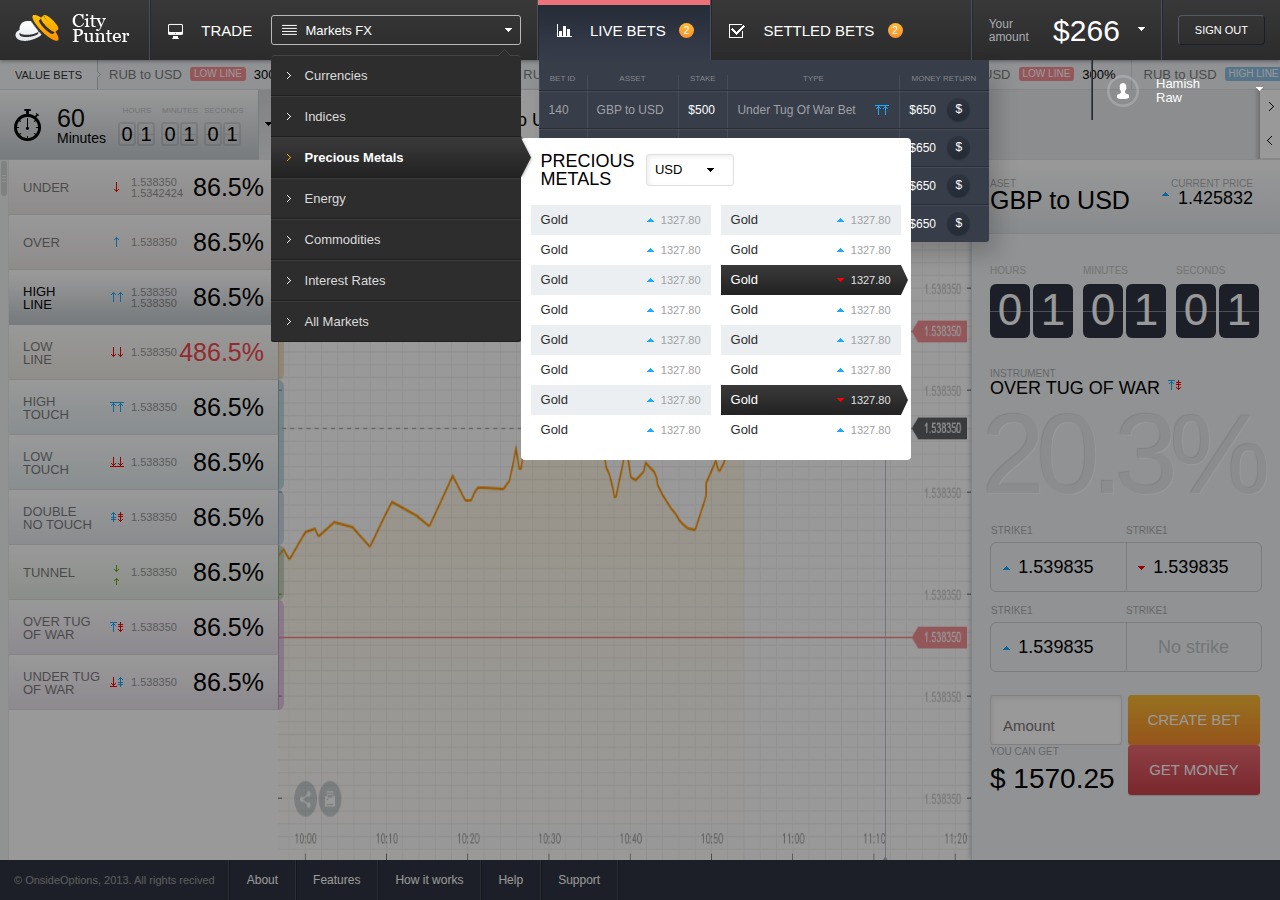
==== commit 7e62ba33: "updated map and index page" ====
--- a/index.html
+++ b/index.html
@@ -20,15 +20,122 @@
 		<div class="header__trade">
 			<i class="header__tradeicon"></i>
 			<h3>Trade</h3>
-			<select><option>Markets FX</option></select>
+			<div class="hmarket">
+				<div class="hmarket__choose"><i></i><span>Markets FX</span></div>
+				<div class="hmarket__drop">
+					<ul class="hmarket__ul">
+						<li><a href="#">Currencies</a></li>
+						<li><a href="#">Indices</a></li>
+						<li class="is-active"><a href="#">Precious Metals</a>
+							<div class="hmarket__subdrop">
+								<h4>Precious 
+								<br>Metals</h4>
+								<div class="hmarket__select">
+									<div class="hmarket__value">USD<i></i></div>
+									<select name="" id=""><option value="">USD</option></select>
+								</div>
+
+								<div class="listassets">
+									<ul>
+										<li><a href="#"><span class="listassets__title">Gold</span><i class="listassets__icon is-up"></i><span class="listassets__perc">1327.80</span></a></li>
+										<li><a href="#"><span class="listassets__title">Gold</span><i class="listassets__icon is-up"></i><span class="listassets__perc">1327.80</span></a></li>
+										<li><a href="#"><span class="listassets__title">Gold</span><i class="listassets__icon is-up"></i><span class="listassets__perc">1327.80</span></a></li>
+										<li><a href="#"><span class="listassets__title">Gold</span><i class="listassets__icon is-up"></i><span class="listassets__perc">1327.80</span></a></li>
+										<li><a href="#"><span class="listassets__title">Gold</span><i class="listassets__icon is-up"></i><span class="listassets__perc">1327.80</span></a></li>
+										<li><a href="#"><span class="listassets__title">Gold</span><i class="listassets__icon is-up"></i><span class="listassets__perc">1327.80</span></a></li>
+										<li><a href="#"><span class="listassets__title">Gold</span><i class="listassets__icon is-up"></i><span class="listassets__perc">1327.80</span></a></li>
+										<li><a href="#"><span class="listassets__title">Gold</span><i class="listassets__icon is-up"></i><span class="listassets__perc">1327.80</span></a></li>
+									</ul>
+									<ul>
+										<li><a href="#"><span class="listassets__title">Gold</span><i class="listassets__icon is-up"></i><span class="listassets__perc">1327.80</span></a></li>
+										<li><a href="#"><span class="listassets__title">Gold</span><i class="listassets__icon is-up"></i><span class="listassets__perc">1327.80</span></a></li>
+										<li class="is-active"><a href="#"><span class="listassets__title">Gold</span><i class="listassets__icon is-down"></i><span class="listassets__perc">1327.80</span></a></li>
+										<li><a href="#"><span class="listassets__title">Gold</span><i class="listassets__icon is-up"></i><span class="listassets__perc">1327.80</span></a></li>
+										<li><a href="#"><span class="listassets__title">Gold</span><i class="listassets__icon is-up"></i><span class="listassets__perc">1327.80</span></a></li>
+										<li><a href="#"><span class="listassets__title">Gold</span><i class="listassets__icon is-up"></i><span class="listassets__perc">1327.80</span></a></li>
+										<li class="is-active"><a href="#"><span class="listassets__title">Gold</span><i class="listassets__icon is-down"></i><span class="listassets__perc">1327.80</span></a></li>
+										<li><a href="#"><span class="listassets__title">Gold</span><i class="listassets__icon is-up"></i><span class="listassets__perc">1327.80</span></a></li>
+									</ul>
+								</div>
+								
+							</div>
+						</li>
+						<li><a href="#">Energy</a></li>
+						<li><a href="#">Commodities</a></li>
+						<li><a href="#">Interest Rates</a></li>
+						<li><a href="#">All Markets</a></li>
+					</ul>
+				</div>
+			</div>
 		</div>
 		<!-- end trade -->
 
 		<!-- begin live trades -->
-		<div class="header__livetrades">
-			<i class="header__livetradesicon"></i>
-			<h3>Live Bets</h3>
-			<span class="header__numbericon">2</span>
+		<div class="header__livetrades is-active">
+			<div class="header__livetrades-head">
+				<i class="header__livetradesicon"></i>
+				<h3>Live Bets</h3>
+				<span class="header__numbericon">2</span>
+			</div>			
+			<div class="header__livetrades-drop">
+				<!-- BEGIN .livetrades-table -->
+				<div class="livetrades-table">
+					<table>
+						<thead>
+							<tr>
+								<th>Bet ID</th>
+								<th>Asset</th>
+								<th>Stake</th>
+								<th>Type</th>
+								<th>Money Return</th>           
+							</tr>
+						</thead>
+						<tbody>
+							<tr>
+								<td>140</td>
+								<td>GBP to USD</td>
+								<td><div class="livetrades-table__money">$500</div></td>
+								<td><div class="trades-type">Under Tug Of War Bet<i class="ico ico_high-tug"></i></div></td>
+								<td>
+									<div class="livetrades-table__money">$650</div>
+									<div class="livetrades-table__currency">$</div>
+								</td>
+							</tr>
+							<tr>
+								<td>140</td>
+								<td>GBP to USD</td>
+								<td><div class="livetrades-table__money">$500</div></td>
+								<td><div class="trades-type">Under Tug Of War Bet<i class="ico ico_under-tug-war"></i></div></td>
+								<td>
+									<div class="livetrades-table__money">$650</div>
+									<div class="livetrades-table__currency">$</div>
+								</td>
+							</tr>
+							<tr>
+								<td>140</td>
+								<td>GBP to USD</td>
+								<td><div class="livetrades-table__money">$500</div></td>
+								<td><div class="trades-type">Under Tug Of War Bet<i class="ico ico_high-tug"></i></div></td>
+								<td>
+									<div class="livetrades-table__money">$650</div>
+									<div class="livetrades-table__currency">$</div>
+								</td>
+							</tr>
+							<tr>
+								<td>140</td>
+								<td>GBP to USD</td>
+								<td><div class="livetrades-table__money">$500</div></td>
+								<td><div class="trades-type">Under Tug Of War Bet<i class="ico ico_under-tug-war"></i></div></td>
+								<td>
+									<div class="livetrades-table__money">$650</div>
+									<div class="livetrades-table__currency">$</div>
+								</td>
+							</tr>
+						</tbody>
+					</table>
+				</div>
+				<!-- END .livetrades-table -->
+			</div>
 		</div>
 		<!-- end live trades -->
 
@@ -70,7 +177,7 @@
 
 </section>
 <!-- END l-header -->
-
+<div class="overlay-underheader is-visible"></div>
 
 <!-- BEGIN l-middle -->
 <section class="l-middle">
@@ -138,7 +245,7 @@
 
 		<div class="expiries__more is-active"><i></i></div>
 
-		<div class="expiries__drop" style="displa1y:none">
+		<div class="expiries__drop" style="display:none">
 			<!-- BEGIN expiry -->
 			<div class="expiry">
 				<div class="expiry__icon"></div>
@@ -294,7 +401,7 @@
 	<!-- BEGIN l-pairs -->
 	<section class="l-pairs">
 
-		<div class="pairs is-blur"><div class="pairs__scroll"><div class="pairs__thumb"></div></div>
+		<div class="pairs"><div class="pairs__scroll"><div class="pairs__thumb"></div></div>
 			<div class="pairs__wrap "><div class="scroll"><div class="pairs__wrap1  ">
 			<!-- BEGIN pairgroup pairgroup_red -->
 			<div class="pairgroup pairgroup_red">
--- a/css/screen.css
+++ b/css/screen.css
@@ -1,3 +1,7 @@
+.metal__head, .metal__list li { *zoom: 1; }
+.metal__head:before, .metal__list li:before, .metal__head:after, .metal__list li:after { content: " "; display: table; }
+.metal__head:after, .metal__list li:after { clear: both; }
+
 * { margin: 0; padding: 0; }
 
 @media only screen and (min-device-width: 320px) and (max-device-width: 480px) { * { -webkit-text-size-adjust: none; } }
@@ -27,6 +31,8 @@
 
 .l-middle { top: 160px; bottom: 40px; }
 
+.l-middle_full { top: 60px; }
+
 .l-pairs { width: 278px; }
 
 .l-bet { width: 309px; left: auto; right: 0; }
@@ -34,6 +40,8 @@
 .l-showpair { left: 278px; right: 309px; }
 .l-showpair img { position: absolute; top: 0; left: 0; right: 0; bottom: 0; display: block; width: 100%; height: 100%; }
 
+.l-showpair_bigger { top: 0; right: 0; left: 0; bottom: 75px; }
+
 .l-marketassets { position: absolute; z-index: 50; top: -70px; right: 0; left: 278px; height: 70px; }
 
 .l-recommend { position: absolute; left: 0; right: 0; top: -100px; height: 30px; }
@@ -61,7 +69,7 @@
 
 .jspTrack { position: relative; }
 
-.jspDrag { background: url('../img/icons-s138964dde4.png') 0 -146px no-repeat; display: inline-block; width: 6px; height: 35px; display: inline-block; margin-left: 1px; margin-top: 1px; cursor: pointer; position: absolute; }
+.jspDrag { background: url('../img/icons-s4d6267b15a.png') 0 -146px no-repeat; display: inline-block; width: 6px; height: 35px; display: inline-block; margin-left: 1px; margin-top: 1px; cursor: pointer; position: absolute; }
 
 .jspHorizontalBar .jspTrack, .jspHorizontalBar .jspDrag { float: left; height: 100%; }
 
@@ -80,39 +88,83 @@
 .footer .footer__nav li { float: left; }
 .footer .footer__nav a { float: left; height: 40px; line-height: 40px; font-size: 12px; text-decoration: none; color: #fff; padding: 0 17px; border-right: 1px solid #464B56; box-shadow: 1px 0 0 #22272F; }
 
-.header { background-image: -webkit-gradient(linear, 50% 0%, 50% 100%, color-stop(0%, #383838), color-stop(100%, #2b2b2b)); background-image: -webkit-linear-gradient(#383838, #2b2b2b); background-image: -moz-linear-gradient(#383838, #2b2b2b); background-image: -o-linear-gradient(#383838, #2b2b2b); background-image: linear-gradient(#383838, #2b2b2b); height: 60px; -webkit-box-shadow: 0 1px 4px rgba(0, 0, 0, 0.4); -moz-box-shadow: 0 1px 4px rgba(0, 0, 0, 0.4); box-shadow: 0 1px 4px rgba(0, 0, 0, 0.4); overflow: hidden; position: relative; }
+.header { background-image: -webkit-gradient(linear, 50% 0%, 50% 100%, color-stop(0%, #383838), color-stop(100%, #2b2b2b)); background-image: -webkit-linear-gradient(#383838, #2b2b2b); background-image: -moz-linear-gradient(#383838, #2b2b2b); background-image: -o-linear-gradient(#383838, #2b2b2b); background-image: linear-gradient(#383838, #2b2b2b); height: 60px; -webkit-box-shadow: 0 1px 4px rgba(0, 0, 0, 0.4); -moz-box-shadow: 0 1px 4px rgba(0, 0, 0, 0.4); box-shadow: 0 1px 4px rgba(0, 0, 0, 0.4); position: relative; }
 .header .header__logo { float: left; width: 150px; position: relative; height: 60px; }
-.header .header__logo a { background: url('../img/icons-s138964dde4.png') 0 -65px no-repeat; display: inline-block; width: 115px; height: 28px; position: absolute; top: 14px; left: 15px; }
+.header .header__logo a { background: url('../img/icons-s4d6267b15a.png') 0 -65px no-repeat; display: inline-block; width: 115px; height: 28px; position: absolute; top: 14px; left: 15px; }
 .header .header__trade, .header .header__livetrades, .header .header__settledtrades, .header .account, .header .youramount { float: left; border-left: 1px solid #242931; box-shadow: -1px 0 0 #4A4F5A; height: 60px; line-height: 60px; padding: 0 17px; cursor: pointer; position: relative; -webkit-transition: all 0.1s linear; -moz-transition: all 0.1s linear; -o-transition: all 0.1s linear; transition: all 0.1s linear; }
 .header .header__trade:hover, .header .header__livetrades:hover, .header .header__settledtrades:hover, .header .account:hover, .header .youramount:hover { background: rgba(255, 255, 255, 0.1); -webkit-transition: all 0.1s linear; -moz-transition: all 0.1s linear; -o-transition: all 0.1s linear; transition: all 0.1s linear; }
 .header .header__trade select { margin-left: 20px; }
 .header h3 { font-size: 15px; font-weight: normal; font-family: "corporate_sdemi",Arial,sans-serif; color: #fff; display: inline-block; vertical-align: middle; text-transform: uppercase; }
 .header i { vertical-align: middle; }
-.header .header__numbericon { display: inline-block; width: 15px; height: 15px; text-align: center; vertical-align: middle; font-size: 10px; line-height: 15px; color: #fff; margin-left: 10px; border-radius: 15px; background-image: -webkit-gradient(linear, 50% 0%, 50% 100%, color-stop(0%, #fcbd36), color-stop(100%, #fa902d)); background-image: -webkit-linear-gradient(#fcbd36, #fa902d); background-image: -moz-linear-gradient(#fcbd36, #fa902d); background-image: -o-linear-gradient(#fcbd36, #fa902d); background-image: linear-gradient(#fcbd36, #fa902d); }
-.header .header__tradeicon { background: url('../img/icons-s138964dde4.png') 0 -370px no-repeat; display: inline-block; width: 15px; height: 16px; margin-right: 15px; }
-.header .header__livetradesicon { background: url('../img/icons-s138964dde4.png') 0 -476px no-repeat; display: inline-block; width: 16px; height: 13px; margin-right: 15px; }
-.header .header__settledtradesicon { background: url('../img/icons-s138964dde4.png') 0 -430px no-repeat; display: inline-block; width: 16px; height: 14px; margin-right: 15px; }
+.header .header__numbericon { display: inline-block; min-width: 15px; height: 15px; text-align: center; vertical-align: middle; font-size: 10px; line-height: 15px; color: #fff; margin-left: 10px; border-radius: 15px; background-image: -webkit-gradient(linear, 50% 0%, 50% 100%, color-stop(0%, #fcbd36), color-stop(100%, #fa902d)); background-image: -webkit-linear-gradient(#fcbd36, #fa902d); background-image: -moz-linear-gradient(#fcbd36, #fa902d); background-image: -o-linear-gradient(#fcbd36, #fa902d); background-image: linear-gradient(#fcbd36, #fa902d); }
+.header .header__tradeicon { background: url('../img/icons-s4d6267b15a.png') 0 -517px no-repeat; display: inline-block; width: 15px; height: 16px; margin-right: 15px; }
+.header .header__livetradesicon { background: url('../img/icons-s4d6267b15a.png') 0 -701px no-repeat; display: inline-block; width: 16px; height: 13px; margin-right: 15px; }
+.header .header__settledtradesicon { background: url('../img/icons-s4d6267b15a.png') 0 -577px no-repeat; display: inline-block; width: 16px; height: 14px; margin-right: 15px; }
 .header .header__livetrades, .header .header__settledtrades { width: auto; }
+.header .header__livetrades.is-active, .header .header__settledtrades.is-active { position: relative; background-image: -webkit-gradient(linear, 50% 0%, 50% 100%, color-stop(0%, #232b36), color-stop(100%, #383d4b)); background-image: -webkit-linear-gradient(#232b36, #383d4b); background-image: -moz-linear-gradient(#232b36, #383d4b); background-image: -o-linear-gradient(#232b36, #383d4b); background-image: linear-gradient(#232b36, #383d4b); }
+.header .header__livetrades.is-active:before, .header .header__settledtrades.is-active:before { content: ""; position: absolute; top: 0; left: -1px; right: -1px; height: 5px; background-color: #ec7279; }
+.header .header__livetrades { padding: 0; }
+.header .header__livetrades-head { padding: 0 17px; }
+.header .header__livetrades-drop { position: absolute; top: 100%; left: 0; width: 450px; padding-top: 15px; border-radius: 0 0 3px 3px; background-color: #373d49; box-shadow: 8px 13px 21px rgba(0, 0, 0, 0.18); }
 .header .account { position: relative; padding: 0 24px 0 14px; cursor: pointer; float: right; }
-.header .account .account__icon { background: url('../img/icons-s138964dde4.png') 0 -328px no-repeat; display: inline-block; width: 32px; height: 32px; vertical-align: middle; margin-right: 14px; }
+.header .account .account__icon { background: url('../img/icons-s4d6267b15a.png') 0 -435px no-repeat; display: inline-block; width: 32px; height: 32px; vertical-align: middle; margin-right: 14px; }
 .header .account .account__name { width: 100px; display: inline-block; vertical-align: middle; font-size: 13px; color: #fff; line-height: 1.1; }
-.header .account .account__arrow { background: url('../img/icons-s138964dde4.png') 0 -695px no-repeat; display: inline-block; width: 7px; height: 4px; position: absolute; right: 17px; top: 50%; margin-top: -3px; }
+.header .account .account__arrow { background: url('../img/icons-s4d6267b15a.png') 0 -896px no-repeat; display: inline-block; width: 7px; height: 4px; position: absolute; right: 17px; top: 50%; margin-top: -3px; }
 .header .youramount { padding: 0 42px 0 16px; float: right; }
 .header .youramount .youramount__label { display: inline-block; vertical-align: middle; color: #ABADB0; margin-right: 21px; line-height: 1.1; }
 .header .youramount .youramount__value { display: inline-block; vertical-align: middle; line-height: 1; font-size: 30px; color: #fff; }
-.header .youramount .youramount__arrow { background: url('../img/icons-s138964dde4.png') 0 -695px no-repeat; display: inline-block; width: 7px; height: 4px; position: absolute; right: 17px; top: 50%; margin-top: -3px; }
+.header .youramount .youramount__arrow { background: url('../img/icons-s4d6267b15a.png') 0 -896px no-repeat; display: inline-block; width: 7px; height: 4px; position: absolute; right: 17px; top: 50%; margin-top: -3px; }
 .header .header__signout { float: right; height: 60px; line-height: 60px; padding: 0 15px; border-left: 1px solid #242931; box-shadow: -1px 0 0 #4A4F5A; }
 .header .header__signout a { display: inline-block; text-decoration: none; height: 28px; line-height: 28px; color: #fff; padding: 0px 16px; text-transform: uppercase; font-size: 11px; border: 1px solid #545863; border-right-color: #191F26; border-bottom-color: #191F26; border-radius: 4px; font-family: "corporate_sdemi",Arial,sans-serif; }
+
+.hmarket { display: inline-block; position: relative; margin-left: 15px; }
+.hmarket .hmarket__choose { height: 28px; line-height: 28px; width: 230px; padding: 0 9px; border: 1px solid #B8B8B8; border-radius: 3px; font-size: 13px; color: #fff; }
+.hmarket .hmarket__choose:before { position: absolute; right: 9px; top: 50%; margin-top: -2px; background: url('../img/icons-s4d6267b15a.png') 0 -926px no-repeat; display: inline-block; width: 7px; height: 4px; content: ' '; }
+.hmarket .hmarket__choose i { display: inline-block; background: url('../img/icons-s4d6267b15a.png') 0 -641px no-repeat; display: inline-block; width: 16px; height: 11px; margin-right: 9px; vertical-align: middle; position: relative; top: -1px; }
+.hmarket .hmarket__choose span { vertical-align: middle; }
+.hmarket .hmarket__drop { position: absolute; background: #2D2D2D; top: 40px; left: 0; width: 250px; border-radius: 2px; }
+.hmarket .hmarket__drop .hmarket__ul { list-style: none; }
+.hmarket .hmarket__drop .hmarket__ul > li { border-top: 1px solid #3D3D3D; border-bottom: 1px solid #1F1F1F; position: relative; }
+.hmarket .hmarket__drop .hmarket__ul > li:first-child { border-top-left-radius: 4px; border-top-right-radius: 4px; border-top: 1px solid #454545; position: relative; }
+.hmarket .hmarket__drop .hmarket__ul > li:first-child:before { content: ' '; position: absolute; top: -7px; background: url('../img/icons-s4d6267b15a.png') 0 -662px no-repeat; display: inline-block; width: 13px; height: 9px; right: 10px; }
+.hmarket .hmarket__drop .hmarket__ul > li:last-child { border-bottom-left-radius: 4px; border-bottom-right-radius: 4px; }
+.hmarket .hmarket__drop .hmarket__ul > li > a { color: #dbdbdb; text-decoration: none; display: block; height: 39px; line-height: 39px; font-size: 13px; padding-left: 34px; position: relative; }
+.hmarket .hmarket__drop .hmarket__ul > li > a:hover { color: #ffc671; }
+.hmarket .hmarket__drop .hmarket__ul > li > a:before { position: absolute; top: 50%; margin-top: -4px; background: url('../img/icons-s4d6267b15a.png') 0 -971px no-repeat; display: inline-block; width: 4px; height: 7px; content: ' '; left: 16px; }
+.hmarket .hmarket__drop .hmarket__ul > li.is-active > a { font-weight: bold; color: #fff; margin-right: -13px; background: #2D2D2D; z-index: 20; background: url('../img/icons-s4d6267b15a.png') 0 -344px no-repeat; }
+.hmarket .hmarket__drop .hmarket__ul > li.is-active > a:before { background: url('../img/icons-s4d6267b15a.png') 0 -954px no-repeat; display: inline-block; width: 4px; height: 7px; }
+.hmarket .hmarket__drop .hmarket__subdrop { position: absolute; left: 250px; top: 0; width: 370px; background: #fff; z-index: 10; padding: 14px 10px 10px 10px; border-radius: 4px; line-height: 1.3; }
+.hmarket .hmarket__drop .hmarket__subdrop h4 { text-transform: uppercase; font-weight: normal; font-size: 18px; display: inline-block; line-height: 1; margin-right: 8px; vertical-align: middle; margin-left: 10px; }
+.hmarket .hmarket__drop .hmarket__subdrop .hmarket__select { display: inline-block; position: relative; vertical-align: middle; border: 1px solid #DFDFDF; border-radius: 3px; background-color: #fff; font-size: 13px; color: #000; width: 78px; padding-left: 8px; height: 30px; line-height: 30px; box-shadow: inset 2px 2px 5px rgba(0, 0, 0, 0.07); }
+.hmarket .hmarket__drop .hmarket__subdrop .hmarket__select:before { content: ' '; position: absolute; top: 50%; right: 19px; margin-top: -2px; background: url('../img/icons-s4d6267b15a.png') 0 -940px no-repeat; display: inline-block; width: 7px; height: 4px; }
+.hmarket .hmarket__drop .hmarket__subdrop .hmarket__select select { opacity: 0; -webkit-appearance: none; position: absolute; left: 0px; top: 0; width: 100%; bottom: 0; right: 0; margin: 0; }
+
+.listassets { width: 100%; display: inline-block; margin-top: 17px; }
+.listassets ul { width: 180px; float: left; margin-left: 10px; list-style: none; }
+.listassets ul:first-child { margin-left: 0; }
+.listassets ul li:nth-child(2n+1) { background: #EBEFF1; }
+.listassets ul a { display: block; text-decoration: none; color: #2d2d2d; font-size: 13px; height: 30px; line-height: 30px; position: relative; }
+.listassets ul .listassets__title { margin-left: 10px; padding-right: 66px; display: block; }
+.listassets ul .listassets__icon { position: absolute; top: 50%; margin-top: -2px; left: 116px; }
+.listassets ul .listassets__icon.is-up { background: url('../img/icons-s4d6267b15a.png') 0 -834px no-repeat; display: inline-block; width: 7px; height: 4px; }
+.listassets ul .listassets__icon.is-down { background: url('../img/icons-s4d6267b15a.png') 0 -848px no-repeat; display: inline-block; width: 7px; height: 4px; }
+.listassets ul .listassets__perc { position: absolute; right: 10px; top: 0; text-align: right; color: #9EA1A2; font-size: 11px; height: 30px; line-height: 30px; }
+.listassets ul .is-active a { margin-right: -7px; background: #2E2E2E; background: url('../img/icons-s4d6267b15a.png') 0 -477px no-repeat; }
+.listassets ul .is-active .listassets__title { color: #fff; }
+.listassets ul .is-active .listassets__perc { color: #E0E0E0; right: 17px; }
+
+.overlay-underheader { display: none; }
+.overlay-underheader.is-visible { display: block; position: absolute; top: 60px; left: 0; right: 0; bottom: 0; background: rgba(0, 0, 0, 0.4); z-index: 200; }
 
 .marketassets { position: absolute; right: 0; bottom: 0; top: 0; left: 0; padding-right: 21px; z-index: 125; background: #E9EBED; border-bottom: 1px solid #E5E5E5; }
 .marketassets:before { content: ' '; width: 10px; position: absolute; left: 0; top: 0; bottom: 0; z-index: 100; background-image: -webkit-gradient(linear, 0% 50%, 100% 50%, color-stop(0%, rgba(0, 0, 0, 0.15)), color-stop(100%, rgba(0, 0, 0, 0))); background-image: -webkit-linear-gradient(left, rgba(0, 0, 0, 0.15), rgba(0, 0, 0, 0)); background-image: -moz-linear-gradient(left, rgba(0, 0, 0, 0.15), rgba(0, 0, 0, 0)); background-image: -o-linear-gradient(left, rgba(0, 0, 0, 0.15), rgba(0, 0, 0, 0)); background-image: linear-gradient(left, rgba(0, 0, 0, 0.15), rgba(0, 0, 0, 0)); }
 .marketassets .marketassets__wrap { white-space: nowrap; font-size: 0; overflow: hidden; position: absolute; right: 0; bottom: -7px; top: -2px; padding-top: 2px; left: 0; }
 .marketassets .marketassets__next, .marketassets .marketassets__prev { position: absolute; top: 0; right: 0; width: 21px; height: 35px; z-index: 30; background: #FFF; border-left: 1px solid #E5E5E5; border-bottom: 1px solid #E5E5E5; -webkit-box-sizing: border-box; -moz-box-sizing: border-box; box-sizing: border-box; cursor: pointer; }
-.marketassets .marketassets__next i, .marketassets .marketassets__prev i { position: absolute; top: 12px; left: 9px; background: url('../img/icons-s138964dde4.png') 0 -248px no-repeat; display: inline-block; width: 5px; height: 9px; display: inline-block; }
+.marketassets .marketassets__next i, .marketassets .marketassets__prev i { position: absolute; top: 12px; left: 9px; background: url('../img/icons-s4d6267b15a.png') 0 -268px no-repeat; display: inline-block; width: 5px; height: 9px; display: inline-block; }
 .marketassets .marketassets__next:hover, .marketassets .marketassets__prev:hover { background: #eee; }
 .marketassets .marketassets__next:active i, .marketassets .marketassets__prev:active i { top: 14px; }
 .marketassets .marketassets__prev { top: auto; bottom: 0; }
-.marketassets .marketassets__prev i { left: 7px; background: url('../img/icons-s138964dde4.png') 0 -267px no-repeat; display: inline-block; width: 5px; height: 9px; }
+.marketassets .marketassets__prev i { left: 7px; background: url('../img/icons-s4d6267b15a.png') 0 -306px no-repeat; display: inline-block; width: 5px; height: 9px; }
 .marketassets .marketassets__prev:before { position: absolute; bottom: -1px; height: 70px; left: -6px; width: 6px; content: ' '; background-image: -webkit-gradient(linear, 0% 50%, 100% 50%, color-stop(0%, rgba(0, 0, 0, 0)), color-stop(100%, rgba(0, 0, 0, 0.2))); background-image: -webkit-linear-gradient(left, rgba(0, 0, 0, 0), rgba(0, 0, 0, 0.2)); background-image: -moz-linear-gradient(left, rgba(0, 0, 0, 0), rgba(0, 0, 0, 0.2)); background-image: -o-linear-gradient(left, rgba(0, 0, 0, 0), rgba(0, 0, 0, 0.2)); background-image: linear-gradient(left, rgba(0, 0, 0, 0), rgba(0, 0, 0, 0.2)); }
 
 .marketasset { display: inline-block; font-size: 12px; height: 70px; padding: 21px 46px 0 21px; -webkit-box-sizing: border-box; -moz-box-sizing: border-box; box-sizing: border-box; border-right: 1px solid #E5E5E5; border-bottom: 1px solid #E5E5E5; position: relative; cursor: pointer; background: #fff; }
@@ -122,51 +174,51 @@
 .marketasset .marketasset__pair { font-family: "corporate_slight",Arial,sans-serif; font-size: 18px; font-weight: normal; line-height: 1; margin-bottom: 3px; position: relative; z-index: 3; white-space: nowrap; }
 .marketasset .marketasset__quo { color: #000; opacity: .5; font-size: 13px; z-index: 3; position: relative; }
 .marketasset .marketasset__direction { position: absolute; top: 11px; left: 13px; z-index: 3; }
-.marketasset .marketasset__direction.is-up { background: url('../img/icons-s138964dde4.png') 0 -614px no-repeat; display: inline-block; width: 7px; height: 4px; }
-.marketasset .marketasset__direction.is-down { background: url('../img/icons-s138964dde4.png') 0 -628px no-repeat; display: inline-block; width: 7px; height: 4px; }
+.marketasset .marketasset__direction.is-up { background: url('../img/icons-s4d6267b15a.png') 0 -834px no-repeat; display: inline-block; width: 7px; height: 4px; }
+.marketasset .marketasset__direction.is-down { background: url('../img/icons-s4d6267b15a.png') 0 -848px no-repeat; display: inline-block; width: 7px; height: 4px; }
 .marketasset.is-active { background: #FFFBF3; z-index: 700; }
 .marketasset.is-active .marketasset__pair { font-family: "corporate_sdemi",Arial,sans-serif; }
 .marketasset.is-active:before { top: -1px; bottom: -1px; right: -1px; left: -1px; border: 1px solid #FDD47B; }
-.marketasset.is-active:after { content: ' '; position: absolute; background: url('../img/icons-s138964dde4.png') 0 -191px no-repeat; display: inline-block; width: 13px; height: 7px; bottom: -7px; left: 24px; z-index: 30; }
+.marketasset.is-active:after { content: ' '; position: absolute; background: url('../img/icons-s4d6267b15a.png') 0 -191px no-repeat; display: inline-block; width: 13px; height: 7px; bottom: -7px; left: 24px; z-index: 30; }
 .marketasset:hover { background: #FFFBF3; }
 .marketasset:hover:before { top: -1px; bottom: -1px; right: -1px; left: -1px; border: 1px solid #FDD47B; }
-.marketasset:hover:after { content: ' '; position: absolute; background: url('../img/icons-s138964dde4.png') 0 -191px no-repeat; display: inline-block; width: 13px; height: 7px; bottom: -7px; left: 24px; z-index: 30; }
-
-.bet { background: #F0F3F5; position: absolute; left: 0; right: 0; bottom: 0; top: 0; border-left: 1px solid #D8DBDC; box-shadow: 0 0 5px rgba(0, 0, 0, 0.3); overflow: auto; }
+.marketasset:hover:after { content: ' '; position: absolute; background: url('../img/icons-s4d6267b15a.png') 0 -191px no-repeat; display: inline-block; width: 13px; height: 7px; bottom: -7px; left: 24px; z-index: 30; }
+
+.bet { background: #F0F3F5; position: absolute; left: 0; right: 0; bottom: 0; top: 0; border-left: 1px solid #D8DBDC; box-shadow: 0 0 5px rgba(0, 0, 0, 0.3); overflow: hidden; }
 
 .icon { display: inline-block; }
 
 .arrow { display: inline-block; }
-.arrow.is-up { background: url('../img/icons-s138964dde4.png') 0 -614px no-repeat; display: inline-block; width: 7px; height: 4px; }
-.arrow.is-down { background: url('../img/icons-s138964dde4.png') 0 -628px no-repeat; display: inline-block; width: 7px; height: 4px; }
-
-.icon_over { background: url('../img/icons-s138964dde4.png') 0 -575px no-repeat; display: inline-block; width: 5px; height: 10px; }
-
-.icon_under { background: url('../img/icons-s138964dde4.png') 0 -656px no-repeat; display: inline-block; width: 5px; height: 10px; }
-
-.icon_highline { background: url('../img/icons-s138964dde4.png') 0 -499px no-repeat; display: inline-block; width: 9px; height: 9px; }
-
-.icon_lowline { background: url('../img/icons-s138964dde4.png') 0 -537px no-repeat; display: inline-block; width: 9px; height: 9px; }
-
-.icon_hightouch { background: url('../img/icons-s138964dde4.png') 0 -518px no-repeat; display: inline-block; width: 9px; height: 9px; }
-
-.icon_lowtouch { background: url('../img/icons-s138964dde4.png') 0 -556px no-repeat; display: inline-block; width: 9px; height: 9px; }
-
-.icon_doublenotouch { background: url('../img/icons-s138964dde4.png') 0 -454px no-repeat; display: inline-block; width: 11px; height: 12px; }
-
-.icon_tunnel { background: url('../img/icons-s138964dde4.png') 0 -725px no-repeat; display: inline-block; width: 11px; height: 10px; }
-
-.icon_overtugofwar { background: url('../img/icons-s138964dde4.png') 0 -595px no-repeat; display: inline-block; width: 5px; height: 9px; }
-
-.icon_undertugofwar { background: url('../img/icons-s138964dde4.png') 0 -676px no-repeat; display: inline-block; width: 5px; height: 9px; }
+.arrow.is-up { background: url('../img/icons-s4d6267b15a.png') 0 -834px no-repeat; display: inline-block; width: 7px; height: 4px; }
+.arrow.is-down { background: url('../img/icons-s4d6267b15a.png') 0 -848px no-repeat; display: inline-block; width: 7px; height: 4px; }
+
+.icon_over { background: url('../img/icons-s4d6267b15a.png') 0 -814px no-repeat; display: inline-block; width: 5px; height: 10px; }
+
+.icon_under { background: url('../img/icons-s4d6267b15a.png') 0 -876px no-repeat; display: inline-block; width: 5px; height: 10px; }
+
+.icon_highline { background: url('../img/icons-s4d6267b15a.png') 0 -774px no-repeat; display: inline-block; width: 12px; height: 10px; }
+
+.icon_lowline { background: url('../img/icons-s4d6267b15a.png') 0 -248px no-repeat; display: inline-block; width: 12px; height: 10px; }
+
+.icon_hightouch { background: url('../img/icons-s4d6267b15a.png') 0 -794px no-repeat; display: inline-block; width: 14px; height: 10px; }
+
+.icon_lowtouch { background: url('../img/icons-s4d6267b15a.png') 0 -724px no-repeat; display: inline-block; width: 14px; height: 10px; }
+
+.icon_doublenotouch { background: url('../img/icons-s4d6267b15a.png') 0 -601px no-repeat; display: inline-block; width: 12px; height: 10px; }
+
+.icon_tunnel { background: url('../img/icons-s4d6267b15a.png') 0 -744px no-repeat; display: inline-block; width: 5px; height: 20px; }
+
+.icon_overtugofwar { background: url('../img/icons-s4d6267b15a.png') 0 -681px no-repeat; display: inline-block; width: 13px; height: 10px; }
+
+.icon_undertugofwar { background: url('../img/icons-s4d6267b15a.png') 0 -621px no-repeat; display: inline-block; width: 13px; height: 10px; }
 
 .bet__top { background-image: -webkit-gradient(linear, 50% 0%, 50% 100%, color-stop(0%, #ffffff), color-stop(100%, #e2e7eb)); background-image: -webkit-linear-gradient(#ffffff, #e2e7eb); background-image: -moz-linear-gradient(#ffffff, #e2e7eb); background-image: -o-linear-gradient(#ffffff, #e2e7eb); background-image: linear-gradient(#ffffff, #e2e7eb); border-bottom: 1px solid #D9DDE1; padding: 18px 0px 18px 18px; margin-bottom: 15px; overflow: hidden; -webkit-box-sizing: border-box; -moz-box-sizing: border-box; box-sizing: border-box; }
 .bet__top .bet__asset { float: left; line-height: 1.1; width: 140px; }
 .bet__top .bet__asset small { font-size: 10px; text-transform: uppercase; opacity: .3; color: #000; font-family: "corporate_sregular",Arial,sans-serif; display: block; }
 .bet__top .bet__asset strong { font-weight: normal; font-family: "corporate_sdemi",Arial,sans-serif; font-size: 25px; margin-top: -2px; display: block; }
 .bet__top .bet__direction { position: absolute; top: 32px; left: 190px; }
-.bet__top .bet__direction.is-up { background: url('../img/icons-s138964dde4.png') 0 -614px no-repeat; display: inline-block; width: 7px; height: 4px; }
-.bet__top .bet__direction.is-down { background: url('../img/icons-s138964dde4.png') 0 -628px no-repeat; display: inline-block; width: 7px; height: 4px; }
+.bet__top .bet__direction.is-up { background: url('../img/icons-s4d6267b15a.png') 0 -834px no-repeat; display: inline-block; width: 7px; height: 4px; }
+.bet__top .bet__direction.is-down { background: url('../img/icons-s4d6267b15a.png') 0 -848px no-repeat; display: inline-block; width: 7px; height: 4px; }
 .bet__top .bet__price { float: left; width: 123px; text-align: right; line-height: 1.1; }
 .bet__top .bet__price small { font-size: 10px; text-transform: uppercase; opacity: .3; color: #000; font-family: "corporate_sregular",Arial,sans-serif; display: block; }
 .bet__top .bet__price strong { font-weight: normal; font-family: "corporate_sregular",Arial,sans-serif; font-size: 18px; }
@@ -191,7 +243,7 @@
 .createbet { font-size: 0; width: 270px; margin-left: 18px; }
 .createbet .createbet__input { width: 132px; -webkit-box-sizing: border-box; -moz-box-sizing: border-box; box-sizing: border-box; font-size: 15px; height: 50px; line-height: 50px; margin-right: 6px; padding: 0 12px; border: 1px solid #d8d8d8; -webkit-border-radius: 3px; -moz-border-radius: 3px; -ms-border-radius: 3px; -o-border-radius: 3px; border-radius: 3px; -webkit-background-clip: padding; -moz-background-clip: padding; background-clip: padding-box; background-color: #fff; -webkit-box-shadow: inset 2px 3px 5px rgba(0, 0, 0, 0.07); -moz-box-shadow: inset 2px 3px 5px rgba(0, 0, 0, 0.07); box-shadow: inset 2px 3px 5px rgba(0, 0, 0, 0.07); font-size: 32px; vertical-align: top; text-align: right; }
 .createbet .createbet__input::-webkit-input-placeholder { font-size: 15px; text-align: left; }
-.createbet .createbet__submit { display: inline-block; text-align: center; -webkit-border-radius: 3px; -moz-border-radius: 3px; -ms-border-radius: 3px; -o-border-radius: 3px; border-radius: 3px; -webkit-background-clip: padding; -moz-background-clip: padding; background-clip: padding-box; background-color: #fff; -webkit-box-shadow: 0 1px 1px rgba(0, 0, 0, 0.15); -moz-box-shadow: 0 1px 1px rgba(0, 0, 0, 0.15); box-shadow: 0 1px 1px rgba(0, 0, 0, 0.15); background-image: -webkit-gradient(linear, 50% 100%, 50% 0%, color-stop(0%, #769a3c), color-stop(100%, #a3c869)); background-image: -webkit-linear-gradient(bottom, #769a3c 0%, #a3c869 100%); background-image: -moz-linear-gradient(bottom, #769a3c 0%, #a3c869 100%); background-image: -o-linear-gradient(bottom, #769a3c 0%, #a3c869 100%); background-image: linear-gradient(bottom, #769a3c 0%, #a3c869 100%); color: #fff; text-decoration: none; text-transform: uppercase; font-family: "corporate_sbold",Arial,sans-serif; font-size: 15px; height: 50px; line-height: 50px; width: 132px; cursor: pointer; }
+.createbet .createbet__submit { display: inline-block; text-align: center; -webkit-border-radius: 3px; -moz-border-radius: 3px; -ms-border-radius: 3px; -o-border-radius: 3px; border-radius: 3px; -webkit-background-clip: padding; -moz-background-clip: padding; background-clip: padding-box; background-color: #fff; -webkit-box-shadow: 0 1px 1px rgba(0, 0, 0, 0.15); -moz-box-shadow: 0 1px 1px rgba(0, 0, 0, 0.15); box-shadow: 0 1px 1px rgba(0, 0, 0, 0.15); background-image: -webkit-gradient(linear, 50% 100%, 50% 0%, color-stop(0%, #fa8e2c), color-stop(100%, #fcbd36)); background-image: -webkit-linear-gradient(bottom, #fa8e2c 0%, #fcbd36 100%); background-image: -moz-linear-gradient(bottom, #fa8e2c 0%, #fcbd36 100%); background-image: -o-linear-gradient(bottom, #fa8e2c 0%, #fcbd36 100%); background-image: linear-gradient(bottom, #fa8e2c 0%, #fcbd36 100%); color: #fff; text-decoration: none; text-transform: uppercase; font-family: "corporate_sbold",Arial,sans-serif; font-size: 15px; height: 50px; line-height: 50px; width: 132px; cursor: pointer; }
 .createbet .createbet__amount { float: left; width: 132px; margin-right: 6px; }
 .createbet .createbet__amount small { font-size: 10px; text-transform: uppercase; opacity: .3; color: #000; font-family: "corporate_sregular",Arial,sans-serif; }
 .createbet .createbet__amount strong { font-weight: normal; font-family: "corporate_sdemi",Arial,sans-serif; font-size: 28px; color: #000; white-space: nowrap; overflow: hidden; -ms-text-overflow: ellipsis; text-overflow: ellipsis; }
@@ -206,31 +258,31 @@
 .expiries { position: absolute; top: 0; left: 0; bottom: 0; right: 0; z-index: 120; height: 70px; -webkit-box-sizing: border-box; -moz-box-sizing: border-box; box-sizing: border-box; background-image: -webkit-gradient(linear, 50% 0%, 50% 100%, color-stop(0%, #ffffff), color-stop(100%, #eaecee)); background-image: -webkit-linear-gradient(#ffffff, #eaecee); background-image: -moz-linear-gradient(#ffffff, #eaecee); background-image: -o-linear-gradient(#ffffff, #eaecee); background-image: linear-gradient(#ffffff, #eaecee); }
 .expiries .expiries__more { position: absolute; right: 0; top: 0; height: 100%; border-left: 1px solid #CCCFD2; background: transparent; width: 19px; cursor: pointer; }
 .expiries .expiries__more.is-active { background-image: -webkit-gradient(linear, 50% 0%, 50% 100%, color-stop(0%, #d8dadc), color-stop(100%, #e9ecee)); background-image: -webkit-linear-gradient(#d8dadc, #e9ecee); background-image: -moz-linear-gradient(#d8dadc, #e9ecee); background-image: -o-linear-gradient(#d8dadc, #e9ecee); background-image: linear-gradient(#d8dadc, #e9ecee); }
-.expiries .expiries__more i { background: url('../img/icons-s138964dde4.png') 0 -642px no-repeat; display: inline-block; width: 7px; height: 4px; position: absolute; top: 50%; margin-top: -3px; left: 50%; margin-left: -4px; }
+.expiries .expiries__more i { background: url('../img/icons-s4d6267b15a.png') 0 -862px no-repeat; display: inline-block; width: 7px; height: 4px; position: absolute; top: 50%; margin-top: -3px; left: 50%; margin-left: -4px; }
 .expiries .expiries__drop { position: absolute; top: 70px; left: 0; width: 278px; box-shadow: 0 5px 5px rgba(0, 0, 0, 0.3); }
 .expiries .expiries__less { height: 12px; position: relative; background-color: #373737; background-image: -webkit-gradient(linear, 50% 100%, 50% 0%, color-stop(0%, #e9ebee), color-stop(100%, #ffffff)); background-image: -webkit-linear-gradient(bottom, #e9ebee 0%, #ffffff 100%); background-image: -moz-linear-gradient(bottom, #e9ebee 0%, #ffffff 100%); background-image: -o-linear-gradient(bottom, #e9ebee 0%, #ffffff 100%); background-image: linear-gradient(bottom, #e9ebee 0%, #ffffff 100%); cursor: pointer; border-right: 1px solid #DADADA; }
-.expiries .expiries__less i { position: absolute; background: url('../img/icons-s138964dde4.png') 0 -709px no-repeat; display: inline-block; width: 5px; height: 6px; position: absolute; left: 50%; margin-left: -4px; top: 2px; }
+.expiries .expiries__less i { position: absolute; background: url('../img/icons-s4d6267b15a.png') 0 -910px no-repeat; display: inline-block; width: 5px; height: 6px; position: absolute; left: 50%; margin-left: -4px; top: 2px; }
 .expiries .expiries__less:active { background-image: -webkit-gradient(linear, 50% 100%, 50% 0%, color-stop(0%, #ffffff), color-stop(100%, #e9ebee)); background-image: -webkit-linear-gradient(bottom, #ffffff 0%, #e9ebee 100%); background-image: -moz-linear-gradient(bottom, #ffffff 0%, #e9ebee 100%); background-image: -o-linear-gradient(bottom, #ffffff 0%, #e9ebee 100%); background-image: linear-gradient(bottom, #ffffff 0%, #e9ebee 100%); }
 
 .expiry { height: 70px; padding-left: 57px; overflow: hidden; position: relative; -webkit-box-sizing: border-box; -moz-box-sizing: border-box; box-sizing: border-box; border-right: 1px solid #DADADA; border-bottom: 1px solid #D1D4D6; background-image: -webkit-gradient(linear, 50% 100%, 50% 0%, color-stop(0%, #e9ebee), color-stop(0.22%, #e9ebee), color-stop(100%, #ffffff)); background-image: -webkit-linear-gradient(bottom, #e9ebee 0%, #e9ebee 0.22%, #ffffff 100%); background-image: -moz-linear-gradient(bottom, #e9ebee 0%, #e9ebee 0.22%, #ffffff 100%); background-image: -o-linear-gradient(bottom, #e9ebee 0%, #e9ebee 0.22%, #ffffff 100%); background-image: linear-gradient(bottom, #e9ebee 0%, #e9ebee 0.22%, #ffffff 100%); cursor: pointer; }
-.expiry .expiry__icon { top: 19px; left: 14px; position: absolute; background: url('../img/icons-s138964dde4.png') 0 -103px no-repeat; display: inline-block; width: 27px; height: 33px; }
+.expiry .expiry__icon { top: 19px; left: 14px; position: absolute; background: url('../img/icons-s4d6267b15a.png') 0 -103px no-repeat; display: inline-block; width: 27px; height: 33px; }
 .expiry .expiry__timeleft { line-height: 1; padding-top: 16px; float: left; width: 61px; }
 .expiry .expiry__timeleft b { font-size: 25px; font-family: "corporate_sregular",Arial,sans-serif; font-weight: normal; color: #0b0b0b; display: block; }
 .expiry .expiry__timeleft span { font-size: 14px; font-family: "corporate_slight",Arial,sans-serif; display: block; opacity: .4; }
 .expiry .expiry__time { float: left; padding-top: 15px; margin-right: 5px; width: 38px; }
 .expiry .expiry__label { font-size: 8px; text-transform: uppercase; color: #C0C2C2; font-family: "corporate_sdemi",Arial,sans-serif; margin-bottom: 6px; text-align: center; display: block; }
-.expiry .expiry__digit { background: url('../img/icons-s138964dde4.png') 0 -396px no-repeat; display: inline-block; width: 18px; height: 24px; line-height: 24px; text-align: center; font-size: 20px; font-family: "corporate_sdemi",Arial,sans-serif; float: left; margin-right: 1px; }
+.expiry .expiry__digit { background: url('../img/icons-s4d6267b15a.png') 0 -543px no-repeat; display: inline-block; width: 18px; height: 24px; line-height: 24px; text-align: center; font-size: 20px; font-family: "corporate_sdemi",Arial,sans-serif; float: left; margin-right: 1px; }
 .expiry:hover { background-image: -webkit-gradient(linear, 50% 100%, 50% 0%, color-stop(0%, #c7cdd2), color-stop(100%, #ffffff)); background-image: -webkit-linear-gradient(bottom, #c7cdd2 0%, #ffffff 100%); background-image: -moz-linear-gradient(bottom, #c7cdd2 0%, #ffffff 100%); background-image: -o-linear-gradient(bottom, #c7cdd2 0%, #ffffff 100%); background-image: linear-gradient(bottom, #c7cdd2 0%, #ffffff 100%); }
-.expiry:hover .expiry__icon { background: url('../img/icons-s138964dde4.png') 0 -286px no-repeat; display: inline-block; width: 27px; height: 32px; }
+.expiry:hover .expiry__icon { background: url('../img/icons-s4d6267b15a.png') 0 -393px no-repeat; display: inline-block; width: 27px; height: 32px; }
 .expiry:hover .expiry__timeleft span { opacity: 1; }
 .expiry.is-active { background-color: #f0f5f8; background-image: -webkit-gradient(linear, 50% 100%, 50% 0%, color-stop(0%, #c7cdd2), color-stop(100%, #ffffff)); background-image: -webkit-linear-gradient(bottom, #c7cdd2 0%, #ffffff 100%); background-image: -moz-linear-gradient(bottom, #c7cdd2 0%, #ffffff 100%); background-image: -o-linear-gradient(bottom, #c7cdd2 0%, #ffffff 100%); background-image: linear-gradient(bottom, #c7cdd2 0%, #ffffff 100%); }
-.expiry.is-active .expiry__icon { background: url('../img/icons-s138964dde4.png') 0 -286px no-repeat; display: inline-block; width: 27px; height: 32px; }
+.expiry.is-active .expiry__icon { background: url('../img/icons-s4d6267b15a.png') 0 -393px no-repeat; display: inline-block; width: 27px; height: 32px; }
 .expiry.is-active .expiry__timeleft b { font-family: "corporate_sdemi",Arial,sans-serif; }
 .expiry.is-active .expiry__timeleft span { opacity: 1; font-family: "corporate_sregular",Arial,sans-serif; }
 
 .recommend { background: #F0F3F5; -webkit-box-sizing: border-box; -moz-box-sizing: border-box; box-sizing: border-box; height: 31px; white-space: nowrap; font-size: 0; overflow: hidden; position: absolute; left: 0; right: 0; top: 0; bottom: 0; z-index: 20; }
 .recommend .recommend__label { height: 30px; line-height: 30px; padding: 0 15px; text-transform: uppercase; font-size: 11px; color: #333; display: inline-block; position: relative; background: #F6F9FA; -webkit-box-sizing: border-box; -moz-box-sizing: border-box; box-sizing: border-box; border-bottom: 1px solid #DDE0E1; vertical-align: top; font-family: "corporate_sdemi",Arial,sans-serif; }
-.recommend .recommend__label:before { background: url('../img/icons-s138964dde4.png') 0 -208px no-repeat; display: inline-block; width: 4px; height: 30px; content: ' '; position: absolute; right: -4px; opacity: .2; top: 0; height: 100%; }
+.recommend .recommend__label:before { background: url('../img/icons-s4d6267b15a.png') 0 -208px no-repeat; display: inline-block; width: 4px; height: 30px; content: ' '; position: absolute; right: -4px; opacity: .2; top: 0; height: 100%; }
 .recommend .recommend__pair { padding: 0 15px 0 12px; display: inline-block; font-size: 12px; vertical-align: top; height: 30px; line-height: 30px; border-right: 1px solid #D8DADC; position: relative; cursor: pointer; }
 .recommend .recommend__pair:before { content: ' '; position: absolute; top: 0px; left: 0; bottom: 0; right: -1px; border-bottom: 1px solid #DDE0E1; z-index: 1; }
 .recommend .recommend__pair:hover, .recommend .recommend__pair.is-active { z-index: 1000; }
@@ -244,7 +296,7 @@
 .pairs { position: absolute; top: 0; left: 0; right: 0; bottom: 0; }
 .pairs.is-blur:before { content: ' '; position: absolute; top: 0; left: 0; right: 0; bottom: 0; background: rgba(0, 0, 0, 0.2); z-index: 100; }
 .pairs .pairs__scroll { position: absolute; bottom: 0; left: 0; top: 0; width: 9px; -webkit-box-sizing: border-box; -moz-box-sizing: border-box; box-sizing: border-box; background: #E0E2E4; border-right: 1px solid #CACACA; opacity: .4; }
-.pairs .pairs__thumb { background: url('../img/icons-s138964dde4.png') 0 -146px no-repeat; display: inline-block; width: 6px; height: 35px; display: inline-block; margin-left: 1px; margin-top: 1px; cursor: pointer; position: absolute; z-index: 1; opacity: .4; }
+.pairs .pairs__thumb { background: url('../img/icons-s4d6267b15a.png') 0 -146px no-repeat; display: inline-block; width: 6px; height: 35px; display: inline-block; margin-left: 1px; margin-top: 1px; cursor: pointer; position: absolute; z-index: 1; opacity: .4; }
 .pairs .pairs__wrap { position: absolute; left: 0; top: 0; bottom: 0; right: -20px; overflow: hidden; }
 .pairs .scroll { position: absolute; top: 0; left: 0; width: 100%; bottom: 0; }
 
@@ -281,17 +333,147 @@
 .pairgroup .pair .pair__percent.is-red { color: #f4464f; }
 .pairgroup .pair .pair__quo { position: absolute; left: 122px; top: 0; width: 48px; text-align: left; height: 55px; line-height: 1; font-size: 11px; opacity: .4; }
 .pairgroup .pair .pair__quo div { display: table-cell; vertical-align: middle; height: 55px; }
-.pairgroup .pair .pair__instrument { position: absolute; left: 100px; top: 23px; display: block; width: 10px; height: 10px; background: red; }
-.pairgroup .pair.pair_over .pair__instrument { background: url('../img/icons-s138964dde4.png') 0 -575px no-repeat; display: inline-block; width: 5px; height: 10px; }
-.pairgroup .pair.pair_under .pair__instrument { background: url('../img/icons-s138964dde4.png') 0 -656px no-repeat; display: inline-block; width: 5px; height: 10px; }
-.pairgroup .pair.pair_highline .pair__instrument { background: url('../img/icons-s138964dde4.png') 0 -499px no-repeat; display: inline-block; width: 9px; height: 9px; }
-.pairgroup .pair.pair_lowline .pair__instrument { background: url('../img/icons-s138964dde4.png') 0 -537px no-repeat; display: inline-block; width: 9px; height: 9px; }
-.pairgroup .pair.pair_hightouch .pair__instrument { background: url('../img/icons-s138964dde4.png') 0 -518px no-repeat; display: inline-block; width: 9px; height: 9px; }
-.pairgroup .pair.pair_lowtouch .pair__instrument { background: url('../img/icons-s138964dde4.png') 0 -556px no-repeat; display: inline-block; width: 9px; height: 9px; }
-.pairgroup .pair.pair_doublenotouch .pair__instrument { background: url('../img/icons-s138964dde4.png') 0 -454px no-repeat; display: inline-block; width: 11px; height: 12px; }
-.pairgroup .pair.pair_tunnel .pair__instrument { background: url('../img/icons-s138964dde4.png') 0 -725px no-repeat; display: inline-block; width: 11px; height: 10px; }
-.pairgroup .pair.pair_overtugofwar .pair__instrument { background: url('../img/icons-s138964dde4.png') 0 -595px no-repeat; display: inline-block; width: 5px; height: 9px; }
-.pairgroup .pair.pair_undertugofwar .pair__instrument { background: url('../img/icons-s138964dde4.png') 0 -676px no-repeat; display: inline-block; width: 5px; height: 9px; }
-.pairgroup .pair.is-active { margin-right: -24px; border-right: none; border-bottom-color: #C8CED2; border-bottom: none; background: url('../img/icons-s138964dde4.png') 0 0 no-repeat; }
+.pairgroup .pair .pair__instrument { position: absolute; left: 100px; top: 20px; display: block; width: 10px; height: 10px; }
+.pairgroup .pair.pair_over .pair__instrument { text-align: center; width: 15px; }
+.pairgroup .pair.pair_over .pair__instrument:before { content: ' '; background: url('../img/icons-s4d6267b15a.png') 0 -814px no-repeat; display: inline-block; width: 5px; height: 10px; }
+.pairgroup .pair.pair_under .pair__instrument { text-align: center; width: 15px; }
+.pairgroup .pair.pair_under .pair__instrument:before { content: ' '; background: url('../img/icons-s4d6267b15a.png') 0 -876px no-repeat; display: inline-block; width: 5px; height: 10px; }
+.pairgroup .pair.pair_highline .pair__instrument { text-align: center; width: 15px; }
+.pairgroup .pair.pair_highline .pair__instrument:before { content: ' '; background: url('../img/icons-s4d6267b15a.png') 0 -774px no-repeat; display: inline-block; width: 12px; height: 10px; }
+.pairgroup .pair.pair_lowline .pair__instrument { text-align: center; width: 15px; }
+.pairgroup .pair.pair_lowline .pair__instrument:before { content: ' '; background: url('../img/icons-s4d6267b15a.png') 0 -248px no-repeat; display: inline-block; width: 12px; height: 10px; }
+.pairgroup .pair.pair_hightouch .pair__instrument { text-align: center; width: 15px; }
+.pairgroup .pair.pair_hightouch .pair__instrument:before { content: ' '; background: url('../img/icons-s4d6267b15a.png') 0 -794px no-repeat; display: inline-block; width: 14px; height: 10px; }
+.pairgroup .pair.pair_lowtouch .pair__instrument { text-align: center; width: 15px; }
+.pairgroup .pair.pair_lowtouch .pair__instrument:before { content: ' '; background: url('../img/icons-s4d6267b15a.png') 0 -724px no-repeat; display: inline-block; width: 14px; height: 10px; }
+.pairgroup .pair.pair_doublenotouch .pair__instrument { text-align: center; width: 15px; }
+.pairgroup .pair.pair_doublenotouch .pair__instrument:before { content: ' '; background: url('../img/icons-s4d6267b15a.png') 0 -601px no-repeat; display: inline-block; width: 12px; height: 10px; }
+.pairgroup .pair.pair_tunnel .pair__instrument { text-align: center; width: 15px; }
+.pairgroup .pair.pair_tunnel .pair__instrument:before { content: ' '; background: url('../img/icons-s4d6267b15a.png') 0 -744px no-repeat; display: inline-block; width: 5px; height: 20px; }
+.pairgroup .pair.pair_overtugofwar .pair__instrument { text-align: center; width: 15px; }
+.pairgroup .pair.pair_overtugofwar .pair__instrument:before { content: ' '; background: url('../img/icons-s4d6267b15a.png') 0 -681px no-repeat; display: inline-block; width: 13px; height: 10px; }
+.pairgroup .pair.pair_undertugofwar .pair__instrument { text-align: center; width: 15px; }
+.pairgroup .pair.pair_undertugofwar .pair__instrument:before { content: ' '; background: url('../img/icons-s4d6267b15a.png') 0 -621px no-repeat; display: inline-block; width: 13px; height: 10px; }
+.pairgroup .pair.is-active { margin-right: -24px; border-right: none; border-bottom-color: #C8CED2; border-bottom: none; background: url('../img/icons-s4d6267b15a.png') 0 0 no-repeat; }
 .pairgroup .pair.is-active .pair__name { opacity: 1; }
 .pairgroup .pair.is-active .pair__percent { font-family: "corporate_sdemi",Arial,sans-serif; }
+
+.table, .table__in { position: absolute; top: 0; left: 0; right: 0; bottom: 0; }
+
+.table__header { position: absolute; top: 0; left: 9px; right: 0; box-shadow: 0 1px 5px rgba(0, 0, 0, 0.09); white-space: nowrap; background-image: -webkit-gradient(linear, 50% 0%, 50% 100%, color-stop(0%, #ffffff), color-stop(100%, #f1f3f5)); background-image: -webkit-linear-gradient(top, #ffffff 0%, #f1f3f5 100%); background-image: -moz-linear-gradient(top, #ffffff 0%, #f1f3f5 100%); background-image: -o-linear-gradient(top, #ffffff 0%, #f1f3f5 100%); background-image: linear-gradient(top, #ffffff 0%, #f1f3f5 100%); border-bottom: 1px solid #d9dcdf; font-size: 0; overflow: hidden; text-overflow: ellipsis; z-index: 10; }
+.table__header li { position: relative; display: inline-block; height: 44px; padding: 0 18px; border-left: 1px solid #dfe1e2; vertical-align: top; font-family: "corporate_sregular",Arial,sans-serif; text-align: center; font-size: 11px; text-transform: uppercase; color: #000; line-height: 44px; }
+.table__header li:last-child { box-shadow: none; }
+.table__header li:nth-child(2), .table__header li:nth-child(5) { text-align: left; }
+.table__header li:after { content: ""; position: absolute; top: 0; right: -2px; bottom: -1px; width: 1px; background: #fff; }
+
+.table__in { padding-top: 44px; }
+
+.table__content { width: 100%; border-spacing: 0; font-size: 12px; color: #7b7c7d; }
+.table__content td { height: 40px; padding: 0 18px; border-left: 1px solid #eeefef; text-align: center; }
+.table__content td:nth-child(2), .table__content td:nth-child(5) { text-align: left; }
+.table__content tr:nth-child(2n) td { background: #F6F9FA; }
+.table__content tr:hover td, .table__content tr.is-active td { position: relative; height: 38px; border-top: 1px solid #eeefef; border-bottom: 1px solid #dadddf; box-shadow: 0 2px 4px rgba(0, 0, 0, 0.07); background: -webkit-gradient(linear, 50% 0%, 50% 100%, color-stop(0%, #ffffff), color-stop(100%, #e4e9ed)); background: -webkit-linear-gradient(#ffffff, #e4e9ed); background: -moz-linear-gradient(#ffffff, #e4e9ed); background: -o-linear-gradient(#ffffff, #e4e9ed); background: linear-gradient(#ffffff, #e4e9ed); color: #2f3542; }
+.table__content tr:hover td:first-child:before, .table__content tr.is-active td:first-child:before { content: ""; position: absolute; top: -1px; left: -1px; bottom: -1px; width: 5px; background-image: -webkit-gradient(linear, 50% 100%, 50% 0%, color-stop(0%, #d75b61), color-stop(100%, #f38d93)); background-image: -webkit-linear-gradient(bottom, #d75b61 0%, #f38d93 100%); background-image: -moz-linear-gradient(bottom, #d75b61 0%, #f38d93 100%); background-image: -o-linear-gradient(bottom, #d75b61 0%, #f38d93 100%); background-image: linear-gradient(bottom, #d75b61 0%, #f38d93 100%); }
+.table__content tr:hover .table__color-black, .table__content tr.is-active .table__color-black { font-size: 17px; }
+
+.table__color-black { min-width: 60px; color: #2f3542; }
+
+.table__status-expired { color: #74963f; }
+
+.table__status-knocked { color: #ec7379; }
+
+.stake { display: table; position: absolute; bottom: 0; left: 0; width: 100%; height: 74px; background: -webkit-gradient(linear, 50% 100%, 50% 0%, color-stop(0%, #f1f3f5), color-stop(100%, #ffffff)); background: -webkit-linear-gradient(bottom, #f1f3f5, #ffffff); background: -moz-linear-gradient(bottom, #f1f3f5, #ffffff); background: -o-linear-gradient(bottom, #f1f3f5, #ffffff); background: linear-gradient(bottom, #f1f3f5, #ffffff); box-shadow: 0 -5px 5px rgba(0, 0, 0, 0.07); border-top: 1px solid #d9dbdd; }
+
+.stake__row { display: table-row; }
+
+.stake__cell { display: table-cell; height: 74px; padding: 0 20px; border-left: 1px solid #e4e4e4; box-shadow: -1px 0 0 #fff inset; vertical-align: middle; text-align: center; }
+.stake__cell:first-child { border: none; box-shadow: none; }
+.stake__cell.is-arr { position: relative; }
+.stake__cell.is-arr:after, .stake__cell.is-arr:before { content: ""; position: absolute; top: -10px; left: 50%; margin-left: -9px; width: 0px; height: 0px; border-style: solid; border-width: 0 9px 10px 9px; }
+.stake__cell.is-arr:before { top: -10px; border-color: transparent transparent #d9dbdd transparent; }
+.stake__cell.is-arr:after { top: -9px; border-color: transparent transparent #fff transparent; }
+.stake__cell.is-disabled .stake__value, .stake__cell.is-disabled .stake__type { color: #88898a; }
+.stake__cell .btn { display: inline-block; margin-left: 10px; vertical-align: middle; }
+
+.stake__item { display: inline-block; vertical-align: middle; text-align: left; }
+
+.stake__label { font-family: "corporate_sregular",Arial,sans-serif; text-transform: uppercase; font-size: 10px; color: #c7c7c8; }
+
+.stake__value { font-family: "corporate_sregular",Arial,sans-serif; font-size: 18px; color: #000; }
+
+.stake__type { padding-right: 40px; }
+
+.btn { display: inline-block; text-align: center; -webkit-border-radius: 3px; -moz-border-radius: 3px; -ms-border-radius: 3px; -o-border-radius: 3px; border-radius: 3px; -webkit-background-clip: padding; -moz-background-clip: padding; background-clip: padding-box; background-color: #fff; -webkit-box-shadow: 0 1px 1px rgba(0, 0, 0, 0.15); -moz-box-shadow: 0 1px 1px rgba(0, 0, 0, 0.15); box-shadow: 0 1px 1px rgba(0, 0, 0, 0.15); color: #fff; text-decoration: none; text-transform: uppercase; font-family: "corporate_sbold",Arial,sans-serif; font-size: 15px; height: 50px; line-height: 50px; width: 132px; cursor: pointer; }
+
+.btn_red { background-image: -webkit-gradient(linear, 50% 100%, 50% 0%, color-stop(0%, #cb424d), color-stop(100%, #eb6b73)); background-image: -webkit-linear-gradient(bottom, #cb424d 0%, #eb6b73 100%); background-image: -moz-linear-gradient(bottom, #cb424d 0%, #eb6b73 100%); background-image: -o-linear-gradient(bottom, #cb424d 0%, #eb6b73 100%); background-image: linear-gradient(bottom, #cb424d 0%, #eb6b73 100%); }
+
+.btn_orange { background-image: -webkit-gradient(linear, 50% 100%, 50% 0%, color-stop(0%, #fa8e2c), color-stop(100%, #fcbd36)); background-image: -webkit-linear-gradient(bottom, #fa8e2c 0%, #fcbd36 100%); background-image: -moz-linear-gradient(bottom, #fa8e2c 0%, #fcbd36 100%); background-image: -o-linear-gradient(bottom, #fa8e2c 0%, #fcbd36 100%); background-image: linear-gradient(bottom, #fa8e2c 0%, #fcbd36 100%); }
+
+.clock { font-size: 0; }
+
+.clock__time { display: inline-block; vertical-align: top; margin-left: 5px; width: 38px; }
+.clock__time:first-child { margin: 0; }
+
+.clock__label { font-size: 8px; text-transform: uppercase; color: #C0C2C2; font-family: "corporate_sdemi",Arial,sans-serif; margin-bottom: 6px; text-align: center; display: block; }
+
+.clock__digit { background: url('../img/icons-s4d6267b15a.png') 0 -543px no-repeat; display: inline-block; width: 18px; height: 24px; line-height: 24px; text-align: center; font-size: 20px; font-family: "corporate_sdemi",Arial,sans-serif; float: left; margin-right: 1px; }
+
+.livetrades-table table { width: 100%; border-spacing: 0; line-height: 1; }
+.livetrades-table tr:hover td { background-image: -webkit-gradient(linear, 50% 100%, 50% 0%, color-stop(0%, #232b35), color-stop(100%, #373d4b)); background-image: -webkit-linear-gradient(bottom, #232b35 0%, #373d4b 100%); background-image: -moz-linear-gradient(bottom, #232b35 0%, #373d4b 100%); background-image: -o-linear-gradient(bottom, #232b35 0%, #373d4b 100%); background-image: linear-gradient(bottom, #232b35 0%, #373d4b 100%); }
+.livetrades-table tr:hover .livetrades-table__currency { background-image: -webkit-gradient(linear, 50% 100%, 50% 0%, color-stop(0%, #c7434a), color-stop(100%, #e76b71)); background-image: -webkit-linear-gradient(bottom, #c7434a 0%, #e76b71 100%); background-image: -moz-linear-gradient(bottom, #c7434a 0%, #e76b71 100%); background-image: -o-linear-gradient(bottom, #c7434a 0%, #e76b71 100%); background-image: linear-gradient(bottom, #c7434a 0%, #e76b71 100%); }
+.livetrades-table thead th { padding: 0 10px 7px; box-shadow: 1px 0 0 rgba(255, 255, 255, 0.08) inset; font-family: "corporate_sregular",Arial,sans-serif; font-size: 8px; font-weight: normal; text-transform: uppercase; color: #85878D; }
+.livetrades-table tbody td { padding: 7px 10px; border-top: 1px solid #2a2d36; box-shadow: 0 1px 0 0 rgba(255, 255, 255, 0.08) inset, 1px 0 0 rgba(255, 255, 255, 0.08) inset; font-size: 12px; color: #A0A1A6; }
+
+.livetrades-table__money, .livetrades-table__currency { display: inline-block; vertical-align: middle; color: #FFF; }
+
+.livetrades-table__currency { width: 23px; height: 23px; margin-left: 8px; border-radius: 50%; background-image: -webkit-gradient(linear, 50% 100%, 50% 0%, color-stop(0%, #232b35), color-stop(100%, #2f3541)); background-image: -webkit-linear-gradient(bottom, #232b35 0%, #2f3541 100%); background-image: -moz-linear-gradient(bottom, #232b35 0%, #2f3541 100%); background-image: -o-linear-gradient(bottom, #232b35 0%, #2f3541 100%); background-image: linear-gradient(bottom, #232b35 0%, #2f3541 100%); box-shadow: 0 1px 1px rgba(0, 0, 0, 0.21); text-align: center; line-height: 23px; font-size: 12px; color: #FFF; }
+
+.trades-type { position: relative; padding-right: 25px; }
+.trades-type .ico { position: absolute; top: 50%; right: 0; margin-top: -5px; }
+.trades-type .ico_tunnel-tug { margin-top: -10px; }
+.trades-type .ico_over-tug, .trades-type .ico_under-tug, .trades-type .ico_tunnel-tug { right: 4px; }
+
+.ico_over-tug { background: url('../img/icons-s4d6267b15a.png') 0 -814px no-repeat; display: inline-block; width: 5px; height: 10px; }
+
+.ico_under-tug { background: url('../img/icons-s4d6267b15a.png') 0 -876px no-repeat; display: inline-block; width: 5px; height: 10px; }
+
+.ico_tunnel-tug { background: url('../img/icons-s4d6267b15a.png') 0 -744px no-repeat; display: inline-block; width: 5px; height: 20px; }
+
+.ico_low-tug { background: url('../img/icons-s4d6267b15a.png') 0 -724px no-repeat; display: inline-block; width: 14px; height: 10px; }
+
+.ico_high-tug { background: url('../img/icons-s4d6267b15a.png') 0 -794px no-repeat; display: inline-block; width: 14px; height: 10px; }
+
+.ico_over-tug-war { background: url('../img/icons-s4d6267b15a.png') 0 -681px no-repeat; display: inline-block; width: 13px; height: 10px; }
+
+.ico_under-tug-war { background: url('../img/icons-s4d6267b15a.png') 0 -621px no-repeat; display: inline-block; width: 13px; height: 10px; }
+
+.slider { position: relative; padding: 10px; background: #fff; border-radius: 3px; }
+
+.slider__nav { position: absolute; top: 0; right: 0; width: 40px; height: 20px; background: #e2e7eb; border-radius: 0 3px; }
+
+.slider__prev, .slider__next { position: relative; float: left; width: 20px; height: 20px; cursor: pointer; }
+.slider__prev i, .slider__next i { position: absolute; top: 5px; }
+.slider__prev i:active, .slider__next i:active { top: 7px; }
+
+.slider__prev i { left: 10px; background: url('../img/icons-s4d6267b15a.png') 0 -325px no-repeat; display: inline-block; width: 5px; height: 9px; }
+
+.slider__next i { left: 5px; background: url('../img/icons-s4d6267b15a.png') 0 -287px no-repeat; display: inline-block; width: 5px; height: 9px; }
+
+.select { position: relative; width: 77px; height: 30px; border: 1px solid #DFDFDF; border-radius: 3px; background-color: #fff; box-shadow: inset 2px 2px 5px rgba(0, 0, 0, 0.07); }
+.select select { opacity: 0; -webkit-appearance: none; position: absolute; left: 0px; top: 0; width: 100%; bottom: 0; right: 0; margin: 0; }
+
+.select__value { position: relative; height: 30px; padding-left: 8px; line-height: 30px; font-size: 13px; color: #000; }
+.select__value:after { content: ""; position: absolute; top: 13px; right: 9px; width: 0px; height: 0px; border-style: solid; border-width: 4px 4px 0 4px; border-color: #000 transparent transparent transparent; }
+
+.metal__head { margin-bottom: 13px; }
+.metal__head .select { float: left; }
+
+.metal__title { float: left; width: 100px; font-family: "corporate_sdemi",Arial,sans-serif; font-size: 18px; color: #000; text-transform: uppercase; line-height: .9; }
+
+.metal__list li { padding: 6px 10px; background: #ebeff1; list-style: none; font-size: 13px; }
+.metal__list li:nth-child(2n) { background: #fff; }
+.metal__list span { float: right; width: 48px; margin-top: 1px; font-size: 11px; color: #9ea1a2; text-align: right; }
+
+.metal__arr { float: right; width: 0px; height: 0px; margin: 6px 0 0 10px; border-style: solid; }
+.metal__arr.is-up { border-width: 0 4px 4px 4px; border-color: transparent transparent #6dab00 transparent; }
+.metal__arr.is-down { border-width: 4px 4px 0 4px; border-color: #ff0000 transparent transparent transparent; }
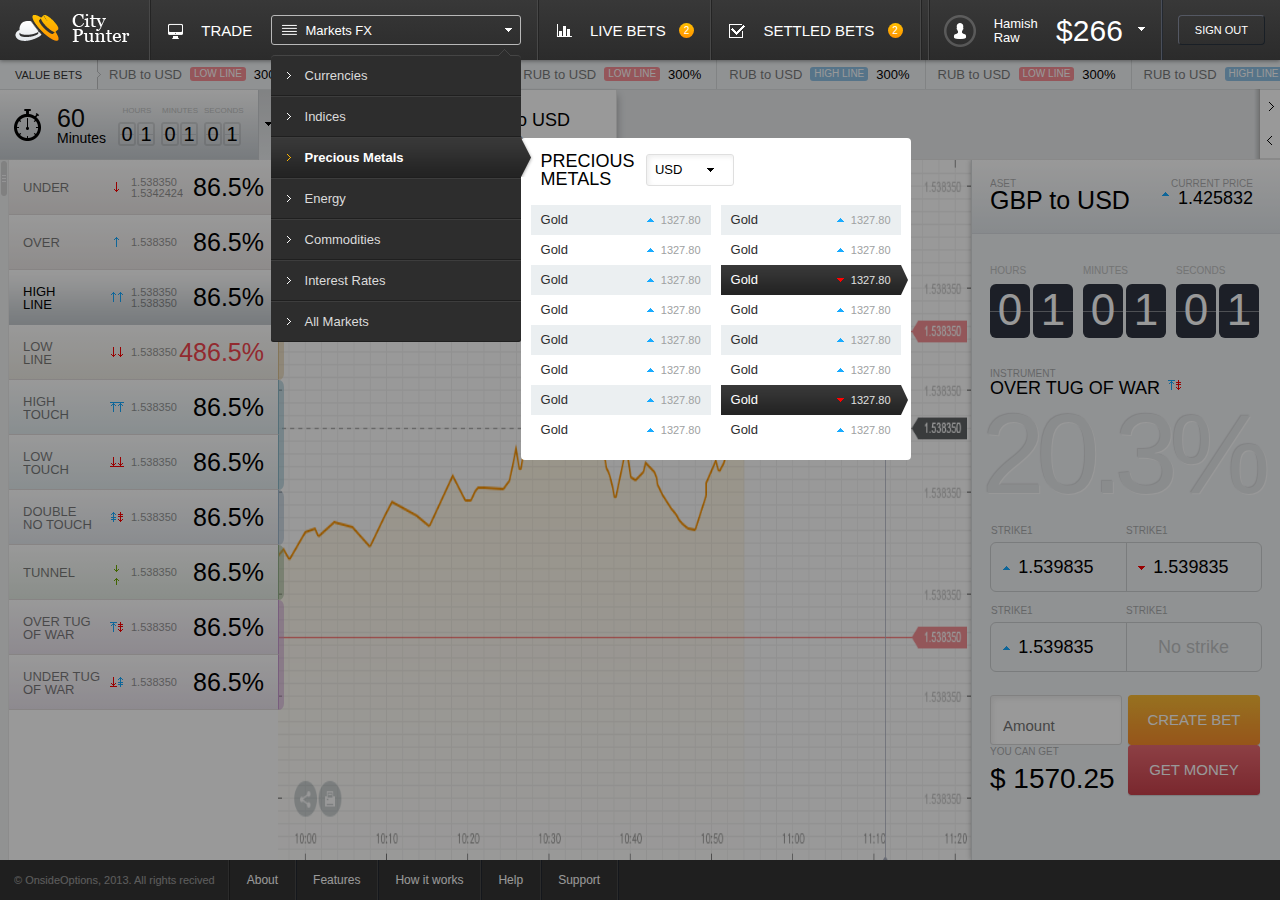
==== commit 77d70bdf: "updated design" ====
--- a/index.html
+++ b/index.html
@@ -34,7 +34,6 @@
 									<div class="hmarket__value">USD<i></i></div>
 									<select name="" id=""><option value="">USD</option></select>
 								</div>
-
 								<div class="listassets">
 									<ul>
 										<li><a href="#"><span class="listassets__title">Gold</span><i class="listassets__icon is-up"></i><span class="listassets__perc">1327.80</span></a></li>
@@ -56,8 +55,7 @@
 										<li class="is-active"><a href="#"><span class="listassets__title">Gold</span><i class="listassets__icon is-down"></i><span class="listassets__perc">1327.80</span></a></li>
 										<li><a href="#"><span class="listassets__title">Gold</span><i class="listassets__icon is-up"></i><span class="listassets__perc">1327.80</span></a></li>
 									</ul>
-								</div>
-								
+								</div>								
 							</div>
 						</li>
 						<li><a href="#">Energy</a></li>
@@ -71,71 +69,10 @@
 		<!-- end trade -->
 
 		<!-- begin live trades -->
-		<div class="header__livetrades is-active">
-			<div class="header__livetrades-head">
-				<i class="header__livetradesicon"></i>
-				<h3>Live Bets</h3>
-				<span class="header__numbericon">2</span>
-			</div>			
-			<div class="header__livetrades-drop">
-				<!-- BEGIN .livetrades-table -->
-				<div class="livetrades-table">
-					<table>
-						<thead>
-							<tr>
-								<th>Bet ID</th>
-								<th>Asset</th>
-								<th>Stake</th>
-								<th>Type</th>
-								<th>Money Return</th>           
-							</tr>
-						</thead>
-						<tbody>
-							<tr>
-								<td>140</td>
-								<td>GBP to USD</td>
-								<td><div class="livetrades-table__money">$500</div></td>
-								<td><div class="trades-type">Under Tug Of War Bet<i class="ico ico_high-tug"></i></div></td>
-								<td>
-									<div class="livetrades-table__money">$650</div>
-									<div class="livetrades-table__currency">$</div>
-								</td>
-							</tr>
-							<tr>
-								<td>140</td>
-								<td>GBP to USD</td>
-								<td><div class="livetrades-table__money">$500</div></td>
-								<td><div class="trades-type">Under Tug Of War Bet<i class="ico ico_under-tug-war"></i></div></td>
-								<td>
-									<div class="livetrades-table__money">$650</div>
-									<div class="livetrades-table__currency">$</div>
-								</td>
-							</tr>
-							<tr>
-								<td>140</td>
-								<td>GBP to USD</td>
-								<td><div class="livetrades-table__money">$500</div></td>
-								<td><div class="trades-type">Under Tug Of War Bet<i class="ico ico_high-tug"></i></div></td>
-								<td>
-									<div class="livetrades-table__money">$650</div>
-									<div class="livetrades-table__currency">$</div>
-								</td>
-							</tr>
-							<tr>
-								<td>140</td>
-								<td>GBP to USD</td>
-								<td><div class="livetrades-table__money">$500</div></td>
-								<td><div class="trades-type">Under Tug Of War Bet<i class="ico ico_under-tug-war"></i></div></td>
-								<td>
-									<div class="livetrades-table__money">$650</div>
-									<div class="livetrades-table__currency">$</div>
-								</td>
-							</tr>
-						</tbody>
-					</table>
-				</div>
-				<!-- END .livetrades-table -->
-			</div>
+		<div class="header__livetrades">
+			<i class="header__livetradesicon"></i>
+			<h3>Live Bets</h3>
+			<span class="header__numbericon">2</span>
 		</div>
 		<!-- end live trades -->
 
@@ -153,23 +90,14 @@
 		<!-- end signout -->
 
 		
-		<!-- begin your amount -->
-		<div class="youramount">
-			<div class="youramount__label">Your<br>
-amount</div>
-			<div class="youramount__value">$266</div>
-			<i class="youramount__arrow"></i>
-		</div>
-		<!-- end your amount -->
-
 		<!-- begin account -->
 		<div class="account">
 			<div class="account__icon"></div>
 			<div class="account__name">Hamish<br> Raw</div>
+			<div class="account__value">$266</div>
 			<i class="account__arrow"></i>
 		</div>
 		<!-- end account -->
-
 		
 	</header>
 	<!-- end header -->
--- a/css/screen.css
+++ b/css/screen.css
@@ -1,7 +1,3 @@
-.metal__head, .metal__list li { *zoom: 1; }
-.metal__head:before, .metal__list li:before, .metal__head:after, .metal__list li:after { content: " "; display: table; }
-.metal__head:after, .metal__list li:after { clear: both; }
-
 * { margin: 0; padding: 0; }
 
 @media only screen and (min-device-width: 320px) and (max-device-width: 480px) { * { -webkit-text-size-adjust: none; } }
@@ -25,13 +21,14 @@
 
 body { min-width: 1250px; min-height: 100%; overflow: hidden; position: relative; width: 100%; height: 100%; }
 
-.l-header, .l-middle, .l-pairs, .l-bet, .l-showpair, .l-footer { position: absolute; top: 0; right: 0; bottom: 0; left: 0; }
+.l-header, .l-middle, .l-page, .l-pairs, .l-bet, .l-showpair, .l-footer { position: absolute; top: 0; right: 0; bottom: 0; left: 0; }
 
 .l-header { height: 160px; bottom: auto; z-index: 1000; height: 60px !important; }
 
 .l-middle { top: 160px; bottom: 40px; }
 
-.l-middle_full { top: 60px; }
+.l-page { top: 60px; bottom: 40px; }
+.l-page .l-showpair { left: 0; right: 0; bottom: 75px; }
 
 .l-pairs { width: 278px; }
 
@@ -40,8 +37,6 @@
 .l-showpair { left: 278px; right: 309px; }
 .l-showpair img { position: absolute; top: 0; left: 0; right: 0; bottom: 0; display: block; width: 100%; height: 100%; }
 
-.l-showpair_bigger { top: 0; right: 0; left: 0; bottom: 75px; }
-
 .l-marketassets { position: absolute; z-index: 50; top: -70px; right: 0; left: 278px; height: 70px; }
 
 .l-recommend { position: absolute; left: 0; right: 0; top: -100px; height: 30px; }
@@ -69,7 +64,7 @@
 
 .jspTrack { position: relative; }
 
-.jspDrag { background: url('../img/icons-s4d6267b15a.png') 0 -146px no-repeat; display: inline-block; width: 6px; height: 35px; display: inline-block; margin-left: 1px; margin-top: 1px; cursor: pointer; position: absolute; }
+.jspDrag { background: url('../img/icons-s0121f4ca61.png') 0 -146px no-repeat; display: inline-block; width: 6px; height: 35px; display: inline-block; margin-left: 1px; margin-top: 1px; cursor: pointer; position: absolute; }
 
 .jspHorizontalBar .jspTrack, .jspHorizontalBar .jspDrag { float: left; height: 100%; }
 
@@ -82,61 +77,54 @@
 /* Yuk! CSS Hack for IE6 3 pixel bug :( */
 * html .jspCorner { margin: 0 -3px 0 0; }
 
-.footer { background: #2F3541; height: 40px; font-size: 11px; }
+.footer { background: #353535; height: 40px; font-size: 11px; }
 .footer .footer__copy { float: left; line-height: 40px; height: 40px; font-size: 11px; color: #fff; opacity: .5; padding: 0 14px; }
-.footer .footer__nav { list-style: none; float: left; border-left: 1px solid #22272F; box-shadow: -1px 0 0 #464B56; }
+.footer .footer__nav { list-style: none; float: left; border-left: 1px solid #242424; box-shadow: -1px 0 0 #484848; }
 .footer .footer__nav li { float: left; }
-.footer .footer__nav a { float: left; height: 40px; line-height: 40px; font-size: 12px; text-decoration: none; color: #fff; padding: 0 17px; border-right: 1px solid #464B56; box-shadow: 1px 0 0 #22272F; }
+.footer .footer__nav a { float: left; height: 40px; line-height: 40px; font-size: 12px; text-decoration: none; color: #fff; padding: 0 17px; border-right: 1px solid #484848; box-shadow: 1px 0 0 #22272F; }
 
 .header { background-image: -webkit-gradient(linear, 50% 0%, 50% 100%, color-stop(0%, #383838), color-stop(100%, #2b2b2b)); background-image: -webkit-linear-gradient(#383838, #2b2b2b); background-image: -moz-linear-gradient(#383838, #2b2b2b); background-image: -o-linear-gradient(#383838, #2b2b2b); background-image: linear-gradient(#383838, #2b2b2b); height: 60px; -webkit-box-shadow: 0 1px 4px rgba(0, 0, 0, 0.4); -moz-box-shadow: 0 1px 4px rgba(0, 0, 0, 0.4); box-shadow: 0 1px 4px rgba(0, 0, 0, 0.4); position: relative; }
 .header .header__logo { float: left; width: 150px; position: relative; height: 60px; }
-.header .header__logo a { background: url('../img/icons-s4d6267b15a.png') 0 -65px no-repeat; display: inline-block; width: 115px; height: 28px; position: absolute; top: 14px; left: 15px; }
-.header .header__trade, .header .header__livetrades, .header .header__settledtrades, .header .account, .header .youramount { float: left; border-left: 1px solid #242931; box-shadow: -1px 0 0 #4A4F5A; height: 60px; line-height: 60px; padding: 0 17px; cursor: pointer; position: relative; -webkit-transition: all 0.1s linear; -moz-transition: all 0.1s linear; -o-transition: all 0.1s linear; transition: all 0.1s linear; }
-.header .header__trade:hover, .header .header__livetrades:hover, .header .header__settledtrades:hover, .header .account:hover, .header .youramount:hover { background: rgba(255, 255, 255, 0.1); -webkit-transition: all 0.1s linear; -moz-transition: all 0.1s linear; -o-transition: all 0.1s linear; transition: all 0.1s linear; }
+.header .header__logo a { background: url('../img/icons-s0121f4ca61.png') 0 -65px no-repeat; display: inline-block; width: 115px; height: 28px; position: absolute; top: 14px; left: 15px; }
+.header .header__trade, .header .header__livetrades, .header .header__settledtrades, .header .account { float: left; border-left: 1px solid #242424; box-shadow: -1px 0 0 #484848; height: 60px; line-height: 60px; padding: 0 17px; cursor: pointer; position: relative; -webkit-transition: all 0.1s linear; -moz-transition: all 0.1s linear; -o-transition: all 0.1s linear; transition: all 0.1s linear; }
+.header .header__trade:hover, .header .header__livetrades:hover, .header .header__settledtrades:hover, .header .account:hover { background: rgba(255, 255, 255, 0.1); -webkit-transition: all 0.1s linear; -moz-transition: all 0.1s linear; -o-transition: all 0.1s linear; transition: all 0.1s linear; }
 .header .header__trade select { margin-left: 20px; }
 .header h3 { font-size: 15px; font-weight: normal; font-family: "corporate_sdemi",Arial,sans-serif; color: #fff; display: inline-block; vertical-align: middle; text-transform: uppercase; }
 .header i { vertical-align: middle; }
-.header .header__numbericon { display: inline-block; min-width: 15px; height: 15px; text-align: center; vertical-align: middle; font-size: 10px; line-height: 15px; color: #fff; margin-left: 10px; border-radius: 15px; background-image: -webkit-gradient(linear, 50% 0%, 50% 100%, color-stop(0%, #fcbd36), color-stop(100%, #fa902d)); background-image: -webkit-linear-gradient(#fcbd36, #fa902d); background-image: -moz-linear-gradient(#fcbd36, #fa902d); background-image: -o-linear-gradient(#fcbd36, #fa902d); background-image: linear-gradient(#fcbd36, #fa902d); }
-.header .header__tradeicon { background: url('../img/icons-s4d6267b15a.png') 0 -517px no-repeat; display: inline-block; width: 15px; height: 16px; margin-right: 15px; }
-.header .header__livetradesicon { background: url('../img/icons-s4d6267b15a.png') 0 -701px no-repeat; display: inline-block; width: 16px; height: 13px; margin-right: 15px; }
-.header .header__settledtradesicon { background: url('../img/icons-s4d6267b15a.png') 0 -577px no-repeat; display: inline-block; width: 16px; height: 14px; margin-right: 15px; }
+.header .header__numbericon { display: inline-block; min-width: 15px; height: 15px; text-align: center; vertical-align: middle; font-size: 10px; line-height: 15px; color: #fff; margin-left: 10px; border-radius: 15px; background-image: -webkit-gradient(linear, 50% 0%, 50% 100%, color-stop(0%, #ffc000), color-stop(100%, #ff9200)); background-image: -webkit-linear-gradient(#ffc000, #ff9200); background-image: -moz-linear-gradient(#ffc000, #ff9200); background-image: -o-linear-gradient(#ffc000, #ff9200); background-image: linear-gradient(#ffc000, #ff9200); }
+.header .header__tradeicon { background: url('../img/icons-s0121f4ca61.png') 0 -479px no-repeat; display: inline-block; width: 15px; height: 16px; margin-right: 15px; }
+.header .header__livetradesicon { background: url('../img/icons-s0121f4ca61.png') 0 -663px no-repeat; display: inline-block; width: 16px; height: 13px; margin-right: 15px; }
+.header .header__settledtradesicon { background: url('../img/icons-s0121f4ca61.png') 0 -539px no-repeat; display: inline-block; width: 16px; height: 14px; margin-right: 15px; }
 .header .header__livetrades, .header .header__settledtrades { width: auto; }
-.header .header__livetrades.is-active, .header .header__settledtrades.is-active { position: relative; background-image: -webkit-gradient(linear, 50% 0%, 50% 100%, color-stop(0%, #232b36), color-stop(100%, #383d4b)); background-image: -webkit-linear-gradient(#232b36, #383d4b); background-image: -moz-linear-gradient(#232b36, #383d4b); background-image: -o-linear-gradient(#232b36, #383d4b); background-image: linear-gradient(#232b36, #383d4b); }
-.header .header__livetrades.is-active:before, .header .header__settledtrades.is-active:before { content: ""; position: absolute; top: 0; left: -1px; right: -1px; height: 5px; background-color: #ec7279; }
-.header .header__livetrades { padding: 0; }
-.header .header__livetrades-head { padding: 0 17px; }
-.header .header__livetrades-drop { position: absolute; top: 100%; left: 0; width: 450px; padding-top: 15px; border-radius: 0 0 3px 3px; background-color: #373d49; box-shadow: 8px 13px 21px rgba(0, 0, 0, 0.18); }
+.header .header__settledtrades { border-right: 1px solid #484848; box-shadow: 1px 0 0 #242424, -1px 0 0 #484848; }
 .header .account { position: relative; padding: 0 24px 0 14px; cursor: pointer; float: right; }
-.header .account .account__icon { background: url('../img/icons-s4d6267b15a.png') 0 -435px no-repeat; display: inline-block; width: 32px; height: 32px; vertical-align: middle; margin-right: 14px; }
-.header .account .account__name { width: 100px; display: inline-block; vertical-align: middle; font-size: 13px; color: #fff; line-height: 1.1; }
-.header .account .account__arrow { background: url('../img/icons-s4d6267b15a.png') 0 -896px no-repeat; display: inline-block; width: 7px; height: 4px; position: absolute; right: 17px; top: 50%; margin-top: -3px; }
-.header .youramount { padding: 0 42px 0 16px; float: right; }
-.header .youramount .youramount__label { display: inline-block; vertical-align: middle; color: #ABADB0; margin-right: 21px; line-height: 1.1; }
-.header .youramount .youramount__value { display: inline-block; vertical-align: middle; line-height: 1; font-size: 30px; color: #fff; }
-.header .youramount .youramount__arrow { background: url('../img/icons-s4d6267b15a.png') 0 -896px no-repeat; display: inline-block; width: 7px; height: 4px; position: absolute; right: 17px; top: 50%; margin-top: -3px; }
+.header .account .account__icon { background: url('../img/icons-s0121f4ca61.png') 0 -397px no-repeat; display: inline-block; width: 32px; height: 32px; vertical-align: middle; margin-right: 14px; }
+.header .account .account__name { display: inline-block; margin-right: 15px; vertical-align: middle; font-size: 13px; color: #fff; line-height: 1.1; }
+.header .account .account__value { display: inline-block; margin-right: 15px; vertical-align: middle; line-height: 1; font-size: 30px; color: #fff; }
+.header .account .account__arrow { background: url('../img/icons-s0121f4ca61.png') 0 -858px no-repeat; display: inline-block; width: 7px; height: 4px; position: absolute; right: 17px; top: 50%; margin-top: -3px; }
 .header .header__signout { float: right; height: 60px; line-height: 60px; padding: 0 15px; border-left: 1px solid #242931; box-shadow: -1px 0 0 #4A4F5A; }
 .header .header__signout a { display: inline-block; text-decoration: none; height: 28px; line-height: 28px; color: #fff; padding: 0px 16px; text-transform: uppercase; font-size: 11px; border: 1px solid #545863; border-right-color: #191F26; border-bottom-color: #191F26; border-radius: 4px; font-family: "corporate_sdemi",Arial,sans-serif; }
 
 .hmarket { display: inline-block; position: relative; margin-left: 15px; }
 .hmarket .hmarket__choose { height: 28px; line-height: 28px; width: 230px; padding: 0 9px; border: 1px solid #B8B8B8; border-radius: 3px; font-size: 13px; color: #fff; }
-.hmarket .hmarket__choose:before { position: absolute; right: 9px; top: 50%; margin-top: -2px; background: url('../img/icons-s4d6267b15a.png') 0 -926px no-repeat; display: inline-block; width: 7px; height: 4px; content: ' '; }
-.hmarket .hmarket__choose i { display: inline-block; background: url('../img/icons-s4d6267b15a.png') 0 -641px no-repeat; display: inline-block; width: 16px; height: 11px; margin-right: 9px; vertical-align: middle; position: relative; top: -1px; }
+.hmarket .hmarket__choose:before { position: absolute; right: 9px; top: 50%; margin-top: -2px; background: url('../img/icons-s0121f4ca61.png') 0 -888px no-repeat; display: inline-block; width: 7px; height: 4px; content: ' '; }
+.hmarket .hmarket__choose i { display: inline-block; background: url('../img/icons-s0121f4ca61.png') 0 -603px no-repeat; display: inline-block; width: 16px; height: 11px; margin-right: 9px; vertical-align: middle; position: relative; top: -1px; }
 .hmarket .hmarket__choose span { vertical-align: middle; }
 .hmarket .hmarket__drop { position: absolute; background: #2D2D2D; top: 40px; left: 0; width: 250px; border-radius: 2px; }
 .hmarket .hmarket__drop .hmarket__ul { list-style: none; }
 .hmarket .hmarket__drop .hmarket__ul > li { border-top: 1px solid #3D3D3D; border-bottom: 1px solid #1F1F1F; position: relative; }
 .hmarket .hmarket__drop .hmarket__ul > li:first-child { border-top-left-radius: 4px; border-top-right-radius: 4px; border-top: 1px solid #454545; position: relative; }
-.hmarket .hmarket__drop .hmarket__ul > li:first-child:before { content: ' '; position: absolute; top: -7px; background: url('../img/icons-s4d6267b15a.png') 0 -662px no-repeat; display: inline-block; width: 13px; height: 9px; right: 10px; }
+.hmarket .hmarket__drop .hmarket__ul > li:first-child:before { content: ' '; position: absolute; top: -7px; background: url('../img/icons-s0121f4ca61.png') 0 -624px no-repeat; display: inline-block; width: 13px; height: 9px; right: 10px; }
 .hmarket .hmarket__drop .hmarket__ul > li:last-child { border-bottom-left-radius: 4px; border-bottom-right-radius: 4px; }
 .hmarket .hmarket__drop .hmarket__ul > li > a { color: #dbdbdb; text-decoration: none; display: block; height: 39px; line-height: 39px; font-size: 13px; padding-left: 34px; position: relative; }
 .hmarket .hmarket__drop .hmarket__ul > li > a:hover { color: #ffc671; }
-.hmarket .hmarket__drop .hmarket__ul > li > a:before { position: absolute; top: 50%; margin-top: -4px; background: url('../img/icons-s4d6267b15a.png') 0 -971px no-repeat; display: inline-block; width: 4px; height: 7px; content: ' '; left: 16px; }
-.hmarket .hmarket__drop .hmarket__ul > li.is-active > a { font-weight: bold; color: #fff; margin-right: -13px; background: #2D2D2D; z-index: 20; background: url('../img/icons-s4d6267b15a.png') 0 -344px no-repeat; }
-.hmarket .hmarket__drop .hmarket__ul > li.is-active > a:before { background: url('../img/icons-s4d6267b15a.png') 0 -954px no-repeat; display: inline-block; width: 4px; height: 7px; }
+.hmarket .hmarket__drop .hmarket__ul > li > a:before { position: absolute; top: 50%; margin-top: -4px; background: url('../img/icons-s0121f4ca61.png') 0 -933px no-repeat; display: inline-block; width: 4px; height: 7px; content: ' '; left: 16px; }
+.hmarket .hmarket__drop .hmarket__ul > li.is-active > a { font-weight: bold; color: #fff; margin-right: -13px; background: #2D2D2D; z-index: 20; background: url('../img/icons-s0121f4ca61.png') 0 -306px no-repeat; }
+.hmarket .hmarket__drop .hmarket__ul > li.is-active > a:before { background: url('../img/icons-s0121f4ca61.png') 0 -916px no-repeat; display: inline-block; width: 4px; height: 7px; }
 .hmarket .hmarket__drop .hmarket__subdrop { position: absolute; left: 250px; top: 0; width: 370px; background: #fff; z-index: 10; padding: 14px 10px 10px 10px; border-radius: 4px; line-height: 1.3; }
 .hmarket .hmarket__drop .hmarket__subdrop h4 { text-transform: uppercase; font-weight: normal; font-size: 18px; display: inline-block; line-height: 1; margin-right: 8px; vertical-align: middle; margin-left: 10px; }
 .hmarket .hmarket__drop .hmarket__subdrop .hmarket__select { display: inline-block; position: relative; vertical-align: middle; border: 1px solid #DFDFDF; border-radius: 3px; background-color: #fff; font-size: 13px; color: #000; width: 78px; padding-left: 8px; height: 30px; line-height: 30px; box-shadow: inset 2px 2px 5px rgba(0, 0, 0, 0.07); }
-.hmarket .hmarket__drop .hmarket__subdrop .hmarket__select:before { content: ' '; position: absolute; top: 50%; right: 19px; margin-top: -2px; background: url('../img/icons-s4d6267b15a.png') 0 -940px no-repeat; display: inline-block; width: 7px; height: 4px; }
+.hmarket .hmarket__drop .hmarket__subdrop .hmarket__select:before { content: ' '; position: absolute; top: 50%; right: 19px; margin-top: -2px; background: url('../img/icons-s0121f4ca61.png') 0 -902px no-repeat; display: inline-block; width: 7px; height: 4px; }
 .hmarket .hmarket__drop .hmarket__subdrop .hmarket__select select { opacity: 0; -webkit-appearance: none; position: absolute; left: 0px; top: 0; width: 100%; bottom: 0; right: 0; margin: 0; }
 
 .listassets { width: 100%; display: inline-block; margin-top: 17px; }
@@ -146,10 +134,10 @@
 .listassets ul a { display: block; text-decoration: none; color: #2d2d2d; font-size: 13px; height: 30px; line-height: 30px; position: relative; }
 .listassets ul .listassets__title { margin-left: 10px; padding-right: 66px; display: block; }
 .listassets ul .listassets__icon { position: absolute; top: 50%; margin-top: -2px; left: 116px; }
-.listassets ul .listassets__icon.is-up { background: url('../img/icons-s4d6267b15a.png') 0 -834px no-repeat; display: inline-block; width: 7px; height: 4px; }
-.listassets ul .listassets__icon.is-down { background: url('../img/icons-s4d6267b15a.png') 0 -848px no-repeat; display: inline-block; width: 7px; height: 4px; }
+.listassets ul .listassets__icon.is-up { background: url('../img/icons-s0121f4ca61.png') 0 -796px no-repeat; display: inline-block; width: 7px; height: 4px; }
+.listassets ul .listassets__icon.is-down { background: url('../img/icons-s0121f4ca61.png') 0 -810px no-repeat; display: inline-block; width: 7px; height: 4px; }
 .listassets ul .listassets__perc { position: absolute; right: 10px; top: 0; text-align: right; color: #9EA1A2; font-size: 11px; height: 30px; line-height: 30px; }
-.listassets ul .is-active a { margin-right: -7px; background: #2E2E2E; background: url('../img/icons-s4d6267b15a.png') 0 -477px no-repeat; }
+.listassets ul .is-active a { margin-right: -7px; background: #2E2E2E; background: url('../img/icons-s0121f4ca61.png') 0 -439px no-repeat; }
 .listassets ul .is-active .listassets__title { color: #fff; }
 .listassets ul .is-active .listassets__perc { color: #E0E0E0; right: 17px; }
 
@@ -160,11 +148,11 @@
 .marketassets:before { content: ' '; width: 10px; position: absolute; left: 0; top: 0; bottom: 0; z-index: 100; background-image: -webkit-gradient(linear, 0% 50%, 100% 50%, color-stop(0%, rgba(0, 0, 0, 0.15)), color-stop(100%, rgba(0, 0, 0, 0))); background-image: -webkit-linear-gradient(left, rgba(0, 0, 0, 0.15), rgba(0, 0, 0, 0)); background-image: -moz-linear-gradient(left, rgba(0, 0, 0, 0.15), rgba(0, 0, 0, 0)); background-image: -o-linear-gradient(left, rgba(0, 0, 0, 0.15), rgba(0, 0, 0, 0)); background-image: linear-gradient(left, rgba(0, 0, 0, 0.15), rgba(0, 0, 0, 0)); }
 .marketassets .marketassets__wrap { white-space: nowrap; font-size: 0; overflow: hidden; position: absolute; right: 0; bottom: -7px; top: -2px; padding-top: 2px; left: 0; }
 .marketassets .marketassets__next, .marketassets .marketassets__prev { position: absolute; top: 0; right: 0; width: 21px; height: 35px; z-index: 30; background: #FFF; border-left: 1px solid #E5E5E5; border-bottom: 1px solid #E5E5E5; -webkit-box-sizing: border-box; -moz-box-sizing: border-box; box-sizing: border-box; cursor: pointer; }
-.marketassets .marketassets__next i, .marketassets .marketassets__prev i { position: absolute; top: 12px; left: 9px; background: url('../img/icons-s4d6267b15a.png') 0 -268px no-repeat; display: inline-block; width: 5px; height: 9px; display: inline-block; }
+.marketassets .marketassets__next i, .marketassets .marketassets__prev i { position: absolute; top: 12px; left: 9px; background: url('../img/icons-s0121f4ca61.png') 0 -268px no-repeat; display: inline-block; width: 5px; height: 9px; display: inline-block; }
 .marketassets .marketassets__next:hover, .marketassets .marketassets__prev:hover { background: #eee; }
 .marketassets .marketassets__next:active i, .marketassets .marketassets__prev:active i { top: 14px; }
 .marketassets .marketassets__prev { top: auto; bottom: 0; }
-.marketassets .marketassets__prev i { left: 7px; background: url('../img/icons-s4d6267b15a.png') 0 -306px no-repeat; display: inline-block; width: 5px; height: 9px; }
+.marketassets .marketassets__prev i { left: 7px; background: url('../img/icons-s0121f4ca61.png') 0 -287px no-repeat; display: inline-block; width: 5px; height: 9px; }
 .marketassets .marketassets__prev:before { position: absolute; bottom: -1px; height: 70px; left: -6px; width: 6px; content: ' '; background-image: -webkit-gradient(linear, 0% 50%, 100% 50%, color-stop(0%, rgba(0, 0, 0, 0)), color-stop(100%, rgba(0, 0, 0, 0.2))); background-image: -webkit-linear-gradient(left, rgba(0, 0, 0, 0), rgba(0, 0, 0, 0.2)); background-image: -moz-linear-gradient(left, rgba(0, 0, 0, 0), rgba(0, 0, 0, 0.2)); background-image: -o-linear-gradient(left, rgba(0, 0, 0, 0), rgba(0, 0, 0, 0.2)); background-image: linear-gradient(left, rgba(0, 0, 0, 0), rgba(0, 0, 0, 0.2)); }
 
 .marketasset { display: inline-block; font-size: 12px; height: 70px; padding: 21px 46px 0 21px; -webkit-box-sizing: border-box; -moz-box-sizing: border-box; box-sizing: border-box; border-right: 1px solid #E5E5E5; border-bottom: 1px solid #E5E5E5; position: relative; cursor: pointer; background: #fff; }
@@ -174,51 +162,51 @@
 .marketasset .marketasset__pair { font-family: "corporate_slight",Arial,sans-serif; font-size: 18px; font-weight: normal; line-height: 1; margin-bottom: 3px; position: relative; z-index: 3; white-space: nowrap; }
 .marketasset .marketasset__quo { color: #000; opacity: .5; font-size: 13px; z-index: 3; position: relative; }
 .marketasset .marketasset__direction { position: absolute; top: 11px; left: 13px; z-index: 3; }
-.marketasset .marketasset__direction.is-up { background: url('../img/icons-s4d6267b15a.png') 0 -834px no-repeat; display: inline-block; width: 7px; height: 4px; }
-.marketasset .marketasset__direction.is-down { background: url('../img/icons-s4d6267b15a.png') 0 -848px no-repeat; display: inline-block; width: 7px; height: 4px; }
+.marketasset .marketasset__direction.is-up { background: url('../img/icons-s0121f4ca61.png') 0 -796px no-repeat; display: inline-block; width: 7px; height: 4px; }
+.marketasset .marketasset__direction.is-down { background: url('../img/icons-s0121f4ca61.png') 0 -810px no-repeat; display: inline-block; width: 7px; height: 4px; }
 .marketasset.is-active { background: #FFFBF3; z-index: 700; }
 .marketasset.is-active .marketasset__pair { font-family: "corporate_sdemi",Arial,sans-serif; }
 .marketasset.is-active:before { top: -1px; bottom: -1px; right: -1px; left: -1px; border: 1px solid #FDD47B; }
-.marketasset.is-active:after { content: ' '; position: absolute; background: url('../img/icons-s4d6267b15a.png') 0 -191px no-repeat; display: inline-block; width: 13px; height: 7px; bottom: -7px; left: 24px; z-index: 30; }
+.marketasset.is-active:after { content: ' '; position: absolute; background: url('../img/icons-s0121f4ca61.png') 0 -191px no-repeat; display: inline-block; width: 13px; height: 7px; bottom: -7px; left: 24px; z-index: 30; }
 .marketasset:hover { background: #FFFBF3; }
 .marketasset:hover:before { top: -1px; bottom: -1px; right: -1px; left: -1px; border: 1px solid #FDD47B; }
-.marketasset:hover:after { content: ' '; position: absolute; background: url('../img/icons-s4d6267b15a.png') 0 -191px no-repeat; display: inline-block; width: 13px; height: 7px; bottom: -7px; left: 24px; z-index: 30; }
+.marketasset:hover:after { content: ' '; position: absolute; background: url('../img/icons-s0121f4ca61.png') 0 -191px no-repeat; display: inline-block; width: 13px; height: 7px; bottom: -7px; left: 24px; z-index: 30; }
 
 .bet { background: #F0F3F5; position: absolute; left: 0; right: 0; bottom: 0; top: 0; border-left: 1px solid #D8DBDC; box-shadow: 0 0 5px rgba(0, 0, 0, 0.3); overflow: hidden; }
 
 .icon { display: inline-block; }
 
 .arrow { display: inline-block; }
-.arrow.is-up { background: url('../img/icons-s4d6267b15a.png') 0 -834px no-repeat; display: inline-block; width: 7px; height: 4px; }
-.arrow.is-down { background: url('../img/icons-s4d6267b15a.png') 0 -848px no-repeat; display: inline-block; width: 7px; height: 4px; }
-
-.icon_over { background: url('../img/icons-s4d6267b15a.png') 0 -814px no-repeat; display: inline-block; width: 5px; height: 10px; }
-
-.icon_under { background: url('../img/icons-s4d6267b15a.png') 0 -876px no-repeat; display: inline-block; width: 5px; height: 10px; }
-
-.icon_highline { background: url('../img/icons-s4d6267b15a.png') 0 -774px no-repeat; display: inline-block; width: 12px; height: 10px; }
-
-.icon_lowline { background: url('../img/icons-s4d6267b15a.png') 0 -248px no-repeat; display: inline-block; width: 12px; height: 10px; }
-
-.icon_hightouch { background: url('../img/icons-s4d6267b15a.png') 0 -794px no-repeat; display: inline-block; width: 14px; height: 10px; }
-
-.icon_lowtouch { background: url('../img/icons-s4d6267b15a.png') 0 -724px no-repeat; display: inline-block; width: 14px; height: 10px; }
-
-.icon_doublenotouch { background: url('../img/icons-s4d6267b15a.png') 0 -601px no-repeat; display: inline-block; width: 12px; height: 10px; }
-
-.icon_tunnel { background: url('../img/icons-s4d6267b15a.png') 0 -744px no-repeat; display: inline-block; width: 5px; height: 20px; }
-
-.icon_overtugofwar { background: url('../img/icons-s4d6267b15a.png') 0 -681px no-repeat; display: inline-block; width: 13px; height: 10px; }
-
-.icon_undertugofwar { background: url('../img/icons-s4d6267b15a.png') 0 -621px no-repeat; display: inline-block; width: 13px; height: 10px; }
+.arrow.is-up { background: url('../img/icons-s0121f4ca61.png') 0 -796px no-repeat; display: inline-block; width: 7px; height: 4px; }
+.arrow.is-down { background: url('../img/icons-s0121f4ca61.png') 0 -810px no-repeat; display: inline-block; width: 7px; height: 4px; }
+
+.icon_over { background: url('../img/icons-s0121f4ca61.png') 0 -776px no-repeat; display: inline-block; width: 5px; height: 10px; }
+
+.icon_under { background: url('../img/icons-s0121f4ca61.png') 0 -838px no-repeat; display: inline-block; width: 5px; height: 10px; }
+
+.icon_highline { background: url('../img/icons-s0121f4ca61.png') 0 -736px no-repeat; display: inline-block; width: 12px; height: 10px; }
+
+.icon_lowline { background: url('../img/icons-s0121f4ca61.png') 0 -248px no-repeat; display: inline-block; width: 12px; height: 10px; }
+
+.icon_hightouch { background: url('../img/icons-s0121f4ca61.png') 0 -756px no-repeat; display: inline-block; width: 14px; height: 10px; }
+
+.icon_lowtouch { background: url('../img/icons-s0121f4ca61.png') 0 -686px no-repeat; display: inline-block; width: 14px; height: 10px; }
+
+.icon_doublenotouch { background: url('../img/icons-s0121f4ca61.png') 0 -563px no-repeat; display: inline-block; width: 12px; height: 10px; }
+
+.icon_tunnel { background: url('../img/icons-s0121f4ca61.png') 0 -706px no-repeat; display: inline-block; width: 5px; height: 20px; }
+
+.icon_overtugofwar { background: url('../img/icons-s0121f4ca61.png') 0 -643px no-repeat; display: inline-block; width: 13px; height: 10px; }
+
+.icon_undertugofwar { background: url('../img/icons-s0121f4ca61.png') 0 -583px no-repeat; display: inline-block; width: 13px; height: 10px; }
 
 .bet__top { background-image: -webkit-gradient(linear, 50% 0%, 50% 100%, color-stop(0%, #ffffff), color-stop(100%, #e2e7eb)); background-image: -webkit-linear-gradient(#ffffff, #e2e7eb); background-image: -moz-linear-gradient(#ffffff, #e2e7eb); background-image: -o-linear-gradient(#ffffff, #e2e7eb); background-image: linear-gradient(#ffffff, #e2e7eb); border-bottom: 1px solid #D9DDE1; padding: 18px 0px 18px 18px; margin-bottom: 15px; overflow: hidden; -webkit-box-sizing: border-box; -moz-box-sizing: border-box; box-sizing: border-box; }
 .bet__top .bet__asset { float: left; line-height: 1.1; width: 140px; }
 .bet__top .bet__asset small { font-size: 10px; text-transform: uppercase; opacity: .3; color: #000; font-family: "corporate_sregular",Arial,sans-serif; display: block; }
 .bet__top .bet__asset strong { font-weight: normal; font-family: "corporate_sdemi",Arial,sans-serif; font-size: 25px; margin-top: -2px; display: block; }
 .bet__top .bet__direction { position: absolute; top: 32px; left: 190px; }
-.bet__top .bet__direction.is-up { background: url('../img/icons-s4d6267b15a.png') 0 -834px no-repeat; display: inline-block; width: 7px; height: 4px; }
-.bet__top .bet__direction.is-down { background: url('../img/icons-s4d6267b15a.png') 0 -848px no-repeat; display: inline-block; width: 7px; height: 4px; }
+.bet__top .bet__direction.is-up { background: url('../img/icons-s0121f4ca61.png') 0 -796px no-repeat; display: inline-block; width: 7px; height: 4px; }
+.bet__top .bet__direction.is-down { background: url('../img/icons-s0121f4ca61.png') 0 -810px no-repeat; display: inline-block; width: 7px; height: 4px; }
 .bet__top .bet__price { float: left; width: 123px; text-align: right; line-height: 1.1; }
 .bet__top .bet__price small { font-size: 10px; text-transform: uppercase; opacity: .3; color: #000; font-family: "corporate_sregular",Arial,sans-serif; display: block; }
 .bet__top .bet__price strong { font-weight: normal; font-family: "corporate_sregular",Arial,sans-serif; font-size: 18px; }
@@ -258,31 +246,31 @@
 .expiries { position: absolute; top: 0; left: 0; bottom: 0; right: 0; z-index: 120; height: 70px; -webkit-box-sizing: border-box; -moz-box-sizing: border-box; box-sizing: border-box; background-image: -webkit-gradient(linear, 50% 0%, 50% 100%, color-stop(0%, #ffffff), color-stop(100%, #eaecee)); background-image: -webkit-linear-gradient(#ffffff, #eaecee); background-image: -moz-linear-gradient(#ffffff, #eaecee); background-image: -o-linear-gradient(#ffffff, #eaecee); background-image: linear-gradient(#ffffff, #eaecee); }
 .expiries .expiries__more { position: absolute; right: 0; top: 0; height: 100%; border-left: 1px solid #CCCFD2; background: transparent; width: 19px; cursor: pointer; }
 .expiries .expiries__more.is-active { background-image: -webkit-gradient(linear, 50% 0%, 50% 100%, color-stop(0%, #d8dadc), color-stop(100%, #e9ecee)); background-image: -webkit-linear-gradient(#d8dadc, #e9ecee); background-image: -moz-linear-gradient(#d8dadc, #e9ecee); background-image: -o-linear-gradient(#d8dadc, #e9ecee); background-image: linear-gradient(#d8dadc, #e9ecee); }
-.expiries .expiries__more i { background: url('../img/icons-s4d6267b15a.png') 0 -862px no-repeat; display: inline-block; width: 7px; height: 4px; position: absolute; top: 50%; margin-top: -3px; left: 50%; margin-left: -4px; }
+.expiries .expiries__more i { background: url('../img/icons-s0121f4ca61.png') 0 -824px no-repeat; display: inline-block; width: 7px; height: 4px; position: absolute; top: 50%; margin-top: -3px; left: 50%; margin-left: -4px; }
 .expiries .expiries__drop { position: absolute; top: 70px; left: 0; width: 278px; box-shadow: 0 5px 5px rgba(0, 0, 0, 0.3); }
 .expiries .expiries__less { height: 12px; position: relative; background-color: #373737; background-image: -webkit-gradient(linear, 50% 100%, 50% 0%, color-stop(0%, #e9ebee), color-stop(100%, #ffffff)); background-image: -webkit-linear-gradient(bottom, #e9ebee 0%, #ffffff 100%); background-image: -moz-linear-gradient(bottom, #e9ebee 0%, #ffffff 100%); background-image: -o-linear-gradient(bottom, #e9ebee 0%, #ffffff 100%); background-image: linear-gradient(bottom, #e9ebee 0%, #ffffff 100%); cursor: pointer; border-right: 1px solid #DADADA; }
-.expiries .expiries__less i { position: absolute; background: url('../img/icons-s4d6267b15a.png') 0 -910px no-repeat; display: inline-block; width: 5px; height: 6px; position: absolute; left: 50%; margin-left: -4px; top: 2px; }
+.expiries .expiries__less i { position: absolute; background: url('../img/icons-s0121f4ca61.png') 0 -872px no-repeat; display: inline-block; width: 5px; height: 6px; position: absolute; left: 50%; margin-left: -4px; top: 2px; }
 .expiries .expiries__less:active { background-image: -webkit-gradient(linear, 50% 100%, 50% 0%, color-stop(0%, #ffffff), color-stop(100%, #e9ebee)); background-image: -webkit-linear-gradient(bottom, #ffffff 0%, #e9ebee 100%); background-image: -moz-linear-gradient(bottom, #ffffff 0%, #e9ebee 100%); background-image: -o-linear-gradient(bottom, #ffffff 0%, #e9ebee 100%); background-image: linear-gradient(bottom, #ffffff 0%, #e9ebee 100%); }
 
 .expiry { height: 70px; padding-left: 57px; overflow: hidden; position: relative; -webkit-box-sizing: border-box; -moz-box-sizing: border-box; box-sizing: border-box; border-right: 1px solid #DADADA; border-bottom: 1px solid #D1D4D6; background-image: -webkit-gradient(linear, 50% 100%, 50% 0%, color-stop(0%, #e9ebee), color-stop(0.22%, #e9ebee), color-stop(100%, #ffffff)); background-image: -webkit-linear-gradient(bottom, #e9ebee 0%, #e9ebee 0.22%, #ffffff 100%); background-image: -moz-linear-gradient(bottom, #e9ebee 0%, #e9ebee 0.22%, #ffffff 100%); background-image: -o-linear-gradient(bottom, #e9ebee 0%, #e9ebee 0.22%, #ffffff 100%); background-image: linear-gradient(bottom, #e9ebee 0%, #e9ebee 0.22%, #ffffff 100%); cursor: pointer; }
-.expiry .expiry__icon { top: 19px; left: 14px; position: absolute; background: url('../img/icons-s4d6267b15a.png') 0 -103px no-repeat; display: inline-block; width: 27px; height: 33px; }
+.expiry .expiry__icon { top: 19px; left: 14px; position: absolute; background: url('../img/icons-s0121f4ca61.png') 0 -103px no-repeat; display: inline-block; width: 27px; height: 33px; }
 .expiry .expiry__timeleft { line-height: 1; padding-top: 16px; float: left; width: 61px; }
 .expiry .expiry__timeleft b { font-size: 25px; font-family: "corporate_sregular",Arial,sans-serif; font-weight: normal; color: #0b0b0b; display: block; }
 .expiry .expiry__timeleft span { font-size: 14px; font-family: "corporate_slight",Arial,sans-serif; display: block; opacity: .4; }
 .expiry .expiry__time { float: left; padding-top: 15px; margin-right: 5px; width: 38px; }
 .expiry .expiry__label { font-size: 8px; text-transform: uppercase; color: #C0C2C2; font-family: "corporate_sdemi",Arial,sans-serif; margin-bottom: 6px; text-align: center; display: block; }
-.expiry .expiry__digit { background: url('../img/icons-s4d6267b15a.png') 0 -543px no-repeat; display: inline-block; width: 18px; height: 24px; line-height: 24px; text-align: center; font-size: 20px; font-family: "corporate_sdemi",Arial,sans-serif; float: left; margin-right: 1px; }
+.expiry .expiry__digit { background: url('../img/icons-s0121f4ca61.png') 0 -505px no-repeat; display: inline-block; width: 18px; height: 24px; line-height: 24px; text-align: center; font-size: 20px; font-family: "corporate_sdemi",Arial,sans-serif; float: left; margin-right: 1px; }
 .expiry:hover { background-image: -webkit-gradient(linear, 50% 100%, 50% 0%, color-stop(0%, #c7cdd2), color-stop(100%, #ffffff)); background-image: -webkit-linear-gradient(bottom, #c7cdd2 0%, #ffffff 100%); background-image: -moz-linear-gradient(bottom, #c7cdd2 0%, #ffffff 100%); background-image: -o-linear-gradient(bottom, #c7cdd2 0%, #ffffff 100%); background-image: linear-gradient(bottom, #c7cdd2 0%, #ffffff 100%); }
-.expiry:hover .expiry__icon { background: url('../img/icons-s4d6267b15a.png') 0 -393px no-repeat; display: inline-block; width: 27px; height: 32px; }
+.expiry:hover .expiry__icon { background: url('../img/icons-s0121f4ca61.png') 0 -355px no-repeat; display: inline-block; width: 27px; height: 32px; }
 .expiry:hover .expiry__timeleft span { opacity: 1; }
 .expiry.is-active { background-color: #f0f5f8; background-image: -webkit-gradient(linear, 50% 100%, 50% 0%, color-stop(0%, #c7cdd2), color-stop(100%, #ffffff)); background-image: -webkit-linear-gradient(bottom, #c7cdd2 0%, #ffffff 100%); background-image: -moz-linear-gradient(bottom, #c7cdd2 0%, #ffffff 100%); background-image: -o-linear-gradient(bottom, #c7cdd2 0%, #ffffff 100%); background-image: linear-gradient(bottom, #c7cdd2 0%, #ffffff 100%); }
-.expiry.is-active .expiry__icon { background: url('../img/icons-s4d6267b15a.png') 0 -393px no-repeat; display: inline-block; width: 27px; height: 32px; }
+.expiry.is-active .expiry__icon { background: url('../img/icons-s0121f4ca61.png') 0 -355px no-repeat; display: inline-block; width: 27px; height: 32px; }
 .expiry.is-active .expiry__timeleft b { font-family: "corporate_sdemi",Arial,sans-serif; }
 .expiry.is-active .expiry__timeleft span { opacity: 1; font-family: "corporate_sregular",Arial,sans-serif; }
 
 .recommend { background: #F0F3F5; -webkit-box-sizing: border-box; -moz-box-sizing: border-box; box-sizing: border-box; height: 31px; white-space: nowrap; font-size: 0; overflow: hidden; position: absolute; left: 0; right: 0; top: 0; bottom: 0; z-index: 20; }
 .recommend .recommend__label { height: 30px; line-height: 30px; padding: 0 15px; text-transform: uppercase; font-size: 11px; color: #333; display: inline-block; position: relative; background: #F6F9FA; -webkit-box-sizing: border-box; -moz-box-sizing: border-box; box-sizing: border-box; border-bottom: 1px solid #DDE0E1; vertical-align: top; font-family: "corporate_sdemi",Arial,sans-serif; }
-.recommend .recommend__label:before { background: url('../img/icons-s4d6267b15a.png') 0 -208px no-repeat; display: inline-block; width: 4px; height: 30px; content: ' '; position: absolute; right: -4px; opacity: .2; top: 0; height: 100%; }
+.recommend .recommend__label:before { background: url('../img/icons-s0121f4ca61.png') 0 -208px no-repeat; display: inline-block; width: 4px; height: 30px; content: ' '; position: absolute; right: -4px; opacity: .2; top: 0; height: 100%; }
 .recommend .recommend__pair { padding: 0 15px 0 12px; display: inline-block; font-size: 12px; vertical-align: top; height: 30px; line-height: 30px; border-right: 1px solid #D8DADC; position: relative; cursor: pointer; }
 .recommend .recommend__pair:before { content: ' '; position: absolute; top: 0px; left: 0; bottom: 0; right: -1px; border-bottom: 1px solid #DDE0E1; z-index: 1; }
 .recommend .recommend__pair:hover, .recommend .recommend__pair.is-active { z-index: 1000; }
@@ -296,7 +284,7 @@
 .pairs { position: absolute; top: 0; left: 0; right: 0; bottom: 0; }
 .pairs.is-blur:before { content: ' '; position: absolute; top: 0; left: 0; right: 0; bottom: 0; background: rgba(0, 0, 0, 0.2); z-index: 100; }
 .pairs .pairs__scroll { position: absolute; bottom: 0; left: 0; top: 0; width: 9px; -webkit-box-sizing: border-box; -moz-box-sizing: border-box; box-sizing: border-box; background: #E0E2E4; border-right: 1px solid #CACACA; opacity: .4; }
-.pairs .pairs__thumb { background: url('../img/icons-s4d6267b15a.png') 0 -146px no-repeat; display: inline-block; width: 6px; height: 35px; display: inline-block; margin-left: 1px; margin-top: 1px; cursor: pointer; position: absolute; z-index: 1; opacity: .4; }
+.pairs .pairs__thumb { background: url('../img/icons-s0121f4ca61.png') 0 -146px no-repeat; display: inline-block; width: 6px; height: 35px; display: inline-block; margin-left: 1px; margin-top: 1px; cursor: pointer; position: absolute; z-index: 1; opacity: .4; }
 .pairs .pairs__wrap { position: absolute; left: 0; top: 0; bottom: 0; right: -20px; overflow: hidden; }
 .pairs .scroll { position: absolute; top: 0; left: 0; width: 100%; bottom: 0; }
 
@@ -335,52 +323,52 @@
 .pairgroup .pair .pair__quo div { display: table-cell; vertical-align: middle; height: 55px; }
 .pairgroup .pair .pair__instrument { position: absolute; left: 100px; top: 20px; display: block; width: 10px; height: 10px; }
 .pairgroup .pair.pair_over .pair__instrument { text-align: center; width: 15px; }
-.pairgroup .pair.pair_over .pair__instrument:before { content: ' '; background: url('../img/icons-s4d6267b15a.png') 0 -814px no-repeat; display: inline-block; width: 5px; height: 10px; }
+.pairgroup .pair.pair_over .pair__instrument:before { content: ' '; background: url('../img/icons-s0121f4ca61.png') 0 -776px no-repeat; display: inline-block; width: 5px; height: 10px; }
 .pairgroup .pair.pair_under .pair__instrument { text-align: center; width: 15px; }
-.pairgroup .pair.pair_under .pair__instrument:before { content: ' '; background: url('../img/icons-s4d6267b15a.png') 0 -876px no-repeat; display: inline-block; width: 5px; height: 10px; }
+.pairgroup .pair.pair_under .pair__instrument:before { content: ' '; background: url('../img/icons-s0121f4ca61.png') 0 -838px no-repeat; display: inline-block; width: 5px; height: 10px; }
 .pairgroup .pair.pair_highline .pair__instrument { text-align: center; width: 15px; }
-.pairgroup .pair.pair_highline .pair__instrument:before { content: ' '; background: url('../img/icons-s4d6267b15a.png') 0 -774px no-repeat; display: inline-block; width: 12px; height: 10px; }
+.pairgroup .pair.pair_highline .pair__instrument:before { content: ' '; background: url('../img/icons-s0121f4ca61.png') 0 -736px no-repeat; display: inline-block; width: 12px; height: 10px; }
 .pairgroup .pair.pair_lowline .pair__instrument { text-align: center; width: 15px; }
-.pairgroup .pair.pair_lowline .pair__instrument:before { content: ' '; background: url('../img/icons-s4d6267b15a.png') 0 -248px no-repeat; display: inline-block; width: 12px; height: 10px; }
+.pairgroup .pair.pair_lowline .pair__instrument:before { content: ' '; background: url('../img/icons-s0121f4ca61.png') 0 -248px no-repeat; display: inline-block; width: 12px; height: 10px; }
 .pairgroup .pair.pair_hightouch .pair__instrument { text-align: center; width: 15px; }
-.pairgroup .pair.pair_hightouch .pair__instrument:before { content: ' '; background: url('../img/icons-s4d6267b15a.png') 0 -794px no-repeat; display: inline-block; width: 14px; height: 10px; }
+.pairgroup .pair.pair_hightouch .pair__instrument:before { content: ' '; background: url('../img/icons-s0121f4ca61.png') 0 -756px no-repeat; display: inline-block; width: 14px; height: 10px; }
 .pairgroup .pair.pair_lowtouch .pair__instrument { text-align: center; width: 15px; }
-.pairgroup .pair.pair_lowtouch .pair__instrument:before { content: ' '; background: url('../img/icons-s4d6267b15a.png') 0 -724px no-repeat; display: inline-block; width: 14px; height: 10px; }
+.pairgroup .pair.pair_lowtouch .pair__instrument:before { content: ' '; background: url('../img/icons-s0121f4ca61.png') 0 -686px no-repeat; display: inline-block; width: 14px; height: 10px; }
 .pairgroup .pair.pair_doublenotouch .pair__instrument { text-align: center; width: 15px; }
-.pairgroup .pair.pair_doublenotouch .pair__instrument:before { content: ' '; background: url('../img/icons-s4d6267b15a.png') 0 -601px no-repeat; display: inline-block; width: 12px; height: 10px; }
+.pairgroup .pair.pair_doublenotouch .pair__instrument:before { content: ' '; background: url('../img/icons-s0121f4ca61.png') 0 -563px no-repeat; display: inline-block; width: 12px; height: 10px; }
 .pairgroup .pair.pair_tunnel .pair__instrument { text-align: center; width: 15px; }
-.pairgroup .pair.pair_tunnel .pair__instrument:before { content: ' '; background: url('../img/icons-s4d6267b15a.png') 0 -744px no-repeat; display: inline-block; width: 5px; height: 20px; }
+.pairgroup .pair.pair_tunnel .pair__instrument:before { content: ' '; background: url('../img/icons-s0121f4ca61.png') 0 -706px no-repeat; display: inline-block; width: 5px; height: 20px; }
 .pairgroup .pair.pair_overtugofwar .pair__instrument { text-align: center; width: 15px; }
-.pairgroup .pair.pair_overtugofwar .pair__instrument:before { content: ' '; background: url('../img/icons-s4d6267b15a.png') 0 -681px no-repeat; display: inline-block; width: 13px; height: 10px; }
+.pairgroup .pair.pair_overtugofwar .pair__instrument:before { content: ' '; background: url('../img/icons-s0121f4ca61.png') 0 -643px no-repeat; display: inline-block; width: 13px; height: 10px; }
 .pairgroup .pair.pair_undertugofwar .pair__instrument { text-align: center; width: 15px; }
-.pairgroup .pair.pair_undertugofwar .pair__instrument:before { content: ' '; background: url('../img/icons-s4d6267b15a.png') 0 -621px no-repeat; display: inline-block; width: 13px; height: 10px; }
-.pairgroup .pair.is-active { margin-right: -24px; border-right: none; border-bottom-color: #C8CED2; border-bottom: none; background: url('../img/icons-s4d6267b15a.png') 0 0 no-repeat; }
+.pairgroup .pair.pair_undertugofwar .pair__instrument:before { content: ' '; background: url('../img/icons-s0121f4ca61.png') 0 -583px no-repeat; display: inline-block; width: 13px; height: 10px; }
+.pairgroup .pair.is-active { margin-right: -24px; border-right: none; border-bottom-color: #C8CED2; border-bottom: none; background: url('../img/icons-s0121f4ca61.png') 0 0 no-repeat; }
 .pairgroup .pair.is-active .pair__name { opacity: 1; }
 .pairgroup .pair.is-active .pair__percent { font-family: "corporate_sdemi",Arial,sans-serif; }
 
-.table, .table__in { position: absolute; top: 0; left: 0; right: 0; bottom: 0; }
-
-.table__header { position: absolute; top: 0; left: 9px; right: 0; box-shadow: 0 1px 5px rgba(0, 0, 0, 0.09); white-space: nowrap; background-image: -webkit-gradient(linear, 50% 0%, 50% 100%, color-stop(0%, #ffffff), color-stop(100%, #f1f3f5)); background-image: -webkit-linear-gradient(top, #ffffff 0%, #f1f3f5 100%); background-image: -moz-linear-gradient(top, #ffffff 0%, #f1f3f5 100%); background-image: -o-linear-gradient(top, #ffffff 0%, #f1f3f5 100%); background-image: linear-gradient(top, #ffffff 0%, #f1f3f5 100%); border-bottom: 1px solid #d9dcdf; font-size: 0; overflow: hidden; text-overflow: ellipsis; z-index: 10; }
-.table__header li { position: relative; display: inline-block; height: 44px; padding: 0 18px; border-left: 1px solid #dfe1e2; vertical-align: top; font-family: "corporate_sregular",Arial,sans-serif; text-align: center; font-size: 11px; text-transform: uppercase; color: #000; line-height: 44px; }
-.table__header li:last-child { box-shadow: none; }
-.table__header li:nth-child(2), .table__header li:nth-child(5) { text-align: left; }
-.table__header li:after { content: ""; position: absolute; top: 0; right: -2px; bottom: -1px; width: 1px; background: #fff; }
-
-.table__in { padding-top: 44px; }
-
-.table__content { width: 100%; border-spacing: 0; font-size: 12px; color: #7b7c7d; }
-.table__content td { height: 40px; padding: 0 18px; border-left: 1px solid #eeefef; text-align: center; }
-.table__content td:nth-child(2), .table__content td:nth-child(5) { text-align: left; }
-.table__content tr:nth-child(2n) td { background: #F6F9FA; }
-.table__content tr:hover td, .table__content tr.is-active td { position: relative; height: 38px; border-top: 1px solid #eeefef; border-bottom: 1px solid #dadddf; box-shadow: 0 2px 4px rgba(0, 0, 0, 0.07); background: -webkit-gradient(linear, 50% 0%, 50% 100%, color-stop(0%, #ffffff), color-stop(100%, #e4e9ed)); background: -webkit-linear-gradient(#ffffff, #e4e9ed); background: -moz-linear-gradient(#ffffff, #e4e9ed); background: -o-linear-gradient(#ffffff, #e4e9ed); background: linear-gradient(#ffffff, #e4e9ed); color: #2f3542; }
-.table__content tr:hover td:first-child:before, .table__content tr.is-active td:first-child:before { content: ""; position: absolute; top: -1px; left: -1px; bottom: -1px; width: 5px; background-image: -webkit-gradient(linear, 50% 100%, 50% 0%, color-stop(0%, #d75b61), color-stop(100%, #f38d93)); background-image: -webkit-linear-gradient(bottom, #d75b61 0%, #f38d93 100%); background-image: -moz-linear-gradient(bottom, #d75b61 0%, #f38d93 100%); background-image: -o-linear-gradient(bottom, #d75b61 0%, #f38d93 100%); background-image: linear-gradient(bottom, #d75b61 0%, #f38d93 100%); }
-.table__content tr:hover .table__color-black, .table__content tr.is-active .table__color-black { font-size: 17px; }
-
-.table__color-black { min-width: 60px; color: #2f3542; }
-
-.table__status-expired { color: #74963f; }
-
-.table__status-knocked { color: #ec7379; }
+.table-settled, .table-settled__in { position: absolute; top: 0; left: 0; right: 0; bottom: 0; }
+
+.table-settled__header { position: absolute; top: 0; left: 9px; right: 0; box-shadow: 0 1px 5px rgba(0, 0, 0, 0.09); white-space: nowrap; background-image: -webkit-gradient(linear, 50% 0%, 50% 100%, color-stop(0%, #ffffff), color-stop(100%, #f1f3f5)); background-image: -webkit-linear-gradient(top, #ffffff 0%, #f1f3f5 100%); background-image: -moz-linear-gradient(top, #ffffff 0%, #f1f3f5 100%); background-image: -o-linear-gradient(top, #ffffff 0%, #f1f3f5 100%); background-image: linear-gradient(top, #ffffff 0%, #f1f3f5 100%); border-bottom: 1px solid #d9dcdf; font-size: 0; overflow: hidden; text-overflow: ellipsis; z-index: 10; }
+.table-settled__header li { position: relative; display: inline-block; height: 44px; padding: 0 18px; border-left: 1px solid #dfe1e2; vertical-align: top; font-family: "corporate_sregular",Arial,sans-serif; text-align: center; font-size: 11px; text-transform: uppercase; color: #000; line-height: 44px; }
+.table-settled__header li:last-child { box-shadow: none; }
+.table-settled__header li:nth-child(2), .table-settled__header li:nth-child(5) { text-align: left; }
+.table-settled__header li:after { content: ""; position: absolute; top: 0; right: -2px; bottom: -1px; width: 1px; background: #fff; }
+
+.table-settled__in { padding-top: 44px; }
+
+.table-settled__content { width: 100%; border-spacing: 0; font-size: 12px; color: #7b7c7d; }
+.table-settled__content td { height: 40px; padding: 0 18px; border-left: 1px solid #eeefef; text-align: center; }
+.table-settled__content td:nth-child(2), .table-settled__content td:nth-child(5) { text-align: left; }
+.table-settled__content tr:nth-child(2n) td { background: #F6F9FA; }
+.table-settled__content tr:hover td, .table-settled__content tr.is-active td { position: relative; height: 38px; border-top: 1px solid #eeefef; border-bottom: 1px solid #dadddf; box-shadow: 0 2px 4px rgba(0, 0, 0, 0.07); background: -webkit-gradient(linear, 50% 0%, 50% 100%, color-stop(0%, #ffffff), color-stop(100%, #e4e9ed)); background: -webkit-linear-gradient(#ffffff, #e4e9ed); background: -moz-linear-gradient(#ffffff, #e4e9ed); background: -o-linear-gradient(#ffffff, #e4e9ed); background: linear-gradient(#ffffff, #e4e9ed); color: #2f3542; }
+.table-settled__content tr:hover td:first-child:before, .table-settled__content tr.is-active td:first-child:before { content: ""; position: absolute; top: -1px; left: -1px; bottom: -1px; width: 5px; background-image: -webkit-gradient(linear, 50% 0%, 50% 100%, color-stop(0%, #fdbe01), color-stop(100%, #ff9300)); background-image: -webkit-linear-gradient(top, #fdbe01 0%, #ff9300 100%); background-image: -moz-linear-gradient(top, #fdbe01 0%, #ff9300 100%); background-image: -o-linear-gradient(top, #fdbe01 0%, #ff9300 100%); background-image: linear-gradient(top, #fdbe01 0%, #ff9300 100%); }
+.table-settled__content tr:hover .table-settled__color-black, .table-settled__content tr.is-active .table-settled__color-black { font-size: 17px; }
+
+.table-settled__color-black { min-width: 60px; color: #2f3542; }
+
+.table-settled__status-expired { color: #74963f; }
+
+.table-settled__status-knocked { color: #ec7379; }
 
 .stake { display: table; position: absolute; bottom: 0; left: 0; width: 100%; height: 74px; background: -webkit-gradient(linear, 50% 100%, 50% 0%, color-stop(0%, #f1f3f5), color-stop(100%, #ffffff)); background: -webkit-linear-gradient(bottom, #f1f3f5, #ffffff); background: -moz-linear-gradient(bottom, #f1f3f5, #ffffff); background: -o-linear-gradient(bottom, #f1f3f5, #ffffff); background: linear-gradient(bottom, #f1f3f5, #ffffff); box-shadow: 0 -5px 5px rgba(0, 0, 0, 0.07); border-top: 1px solid #d9dbdd; }
 
@@ -416,7 +404,7 @@
 
 .clock__label { font-size: 8px; text-transform: uppercase; color: #C0C2C2; font-family: "corporate_sdemi",Arial,sans-serif; margin-bottom: 6px; text-align: center; display: block; }
 
-.clock__digit { background: url('../img/icons-s4d6267b15a.png') 0 -543px no-repeat; display: inline-block; width: 18px; height: 24px; line-height: 24px; text-align: center; font-size: 20px; font-family: "corporate_sdemi",Arial,sans-serif; float: left; margin-right: 1px; }
+.clock__digit { background: url('../img/icons-s0121f4ca61.png') 0 -505px no-repeat; display: inline-block; width: 18px; height: 24px; line-height: 24px; text-align: center; font-size: 20px; font-family: "corporate_sdemi",Arial,sans-serif; float: left; margin-right: 1px; }
 
 .livetrades-table table { width: 100%; border-spacing: 0; line-height: 1; }
 .livetrades-table tr:hover td { background-image: -webkit-gradient(linear, 50% 100%, 50% 0%, color-stop(0%, #232b35), color-stop(100%, #373d4b)); background-image: -webkit-linear-gradient(bottom, #232b35 0%, #373d4b 100%); background-image: -moz-linear-gradient(bottom, #232b35 0%, #373d4b 100%); background-image: -o-linear-gradient(bottom, #232b35 0%, #373d4b 100%); background-image: linear-gradient(bottom, #232b35 0%, #373d4b 100%); }
@@ -433,47 +421,16 @@
 .trades-type .ico_tunnel-tug { margin-top: -10px; }
 .trades-type .ico_over-tug, .trades-type .ico_under-tug, .trades-type .ico_tunnel-tug { right: 4px; }
 
-.ico_over-tug { background: url('../img/icons-s4d6267b15a.png') 0 -814px no-repeat; display: inline-block; width: 5px; height: 10px; }
-
-.ico_under-tug { background: url('../img/icons-s4d6267b15a.png') 0 -876px no-repeat; display: inline-block; width: 5px; height: 10px; }
-
-.ico_tunnel-tug { background: url('../img/icons-s4d6267b15a.png') 0 -744px no-repeat; display: inline-block; width: 5px; height: 20px; }
-
-.ico_low-tug { background: url('../img/icons-s4d6267b15a.png') 0 -724px no-repeat; display: inline-block; width: 14px; height: 10px; }
-
-.ico_high-tug { background: url('../img/icons-s4d6267b15a.png') 0 -794px no-repeat; display: inline-block; width: 14px; height: 10px; }
-
-.ico_over-tug-war { background: url('../img/icons-s4d6267b15a.png') 0 -681px no-repeat; display: inline-block; width: 13px; height: 10px; }
-
-.ico_under-tug-war { background: url('../img/icons-s4d6267b15a.png') 0 -621px no-repeat; display: inline-block; width: 13px; height: 10px; }
-
-.slider { position: relative; padding: 10px; background: #fff; border-radius: 3px; }
-
-.slider__nav { position: absolute; top: 0; right: 0; width: 40px; height: 20px; background: #e2e7eb; border-radius: 0 3px; }
-
-.slider__prev, .slider__next { position: relative; float: left; width: 20px; height: 20px; cursor: pointer; }
-.slider__prev i, .slider__next i { position: absolute; top: 5px; }
-.slider__prev i:active, .slider__next i:active { top: 7px; }
-
-.slider__prev i { left: 10px; background: url('../img/icons-s4d6267b15a.png') 0 -325px no-repeat; display: inline-block; width: 5px; height: 9px; }
-
-.slider__next i { left: 5px; background: url('../img/icons-s4d6267b15a.png') 0 -287px no-repeat; display: inline-block; width: 5px; height: 9px; }
-
-.select { position: relative; width: 77px; height: 30px; border: 1px solid #DFDFDF; border-radius: 3px; background-color: #fff; box-shadow: inset 2px 2px 5px rgba(0, 0, 0, 0.07); }
-.select select { opacity: 0; -webkit-appearance: none; position: absolute; left: 0px; top: 0; width: 100%; bottom: 0; right: 0; margin: 0; }
-
-.select__value { position: relative; height: 30px; padding-left: 8px; line-height: 30px; font-size: 13px; color: #000; }
-.select__value:after { content: ""; position: absolute; top: 13px; right: 9px; width: 0px; height: 0px; border-style: solid; border-width: 4px 4px 0 4px; border-color: #000 transparent transparent transparent; }
-
-.metal__head { margin-bottom: 13px; }
-.metal__head .select { float: left; }
-
-.metal__title { float: left; width: 100px; font-family: "corporate_sdemi",Arial,sans-serif; font-size: 18px; color: #000; text-transform: uppercase; line-height: .9; }
-
-.metal__list li { padding: 6px 10px; background: #ebeff1; list-style: none; font-size: 13px; }
-.metal__list li:nth-child(2n) { background: #fff; }
-.metal__list span { float: right; width: 48px; margin-top: 1px; font-size: 11px; color: #9ea1a2; text-align: right; }
-
-.metal__arr { float: right; width: 0px; height: 0px; margin: 6px 0 0 10px; border-style: solid; }
-.metal__arr.is-up { border-width: 0 4px 4px 4px; border-color: transparent transparent #6dab00 transparent; }
-.metal__arr.is-down { border-width: 4px 4px 0 4px; border-color: #ff0000 transparent transparent transparent; }
+.ico_over-tug { background: url('../img/icons-s0121f4ca61.png') 0 -776px no-repeat; display: inline-block; width: 5px; height: 10px; }
+
+.ico_under-tug { background: url('../img/icons-s0121f4ca61.png') 0 -838px no-repeat; display: inline-block; width: 5px; height: 10px; }
+
+.ico_tunnel-tug { background: url('../img/icons-s0121f4ca61.png') 0 -706px no-repeat; display: inline-block; width: 5px; height: 20px; }
+
+.ico_low-tug { background: url('../img/icons-s0121f4ca61.png') 0 -686px no-repeat; display: inline-block; width: 14px; height: 10px; }
+
+.ico_high-tug { background: url('../img/icons-s0121f4ca61.png') 0 -756px no-repeat; display: inline-block; width: 14px; height: 10px; }
+
+.ico_over-tug-war { background: url('../img/icons-s0121f4ca61.png') 0 -643px no-repeat; display: inline-block; width: 13px; height: 10px; }
+
+.ico_under-tug-war { background: url('../img/icons-s0121f4ca61.png') 0 -583px no-repeat; display: inline-block; width: 13px; height: 10px; }
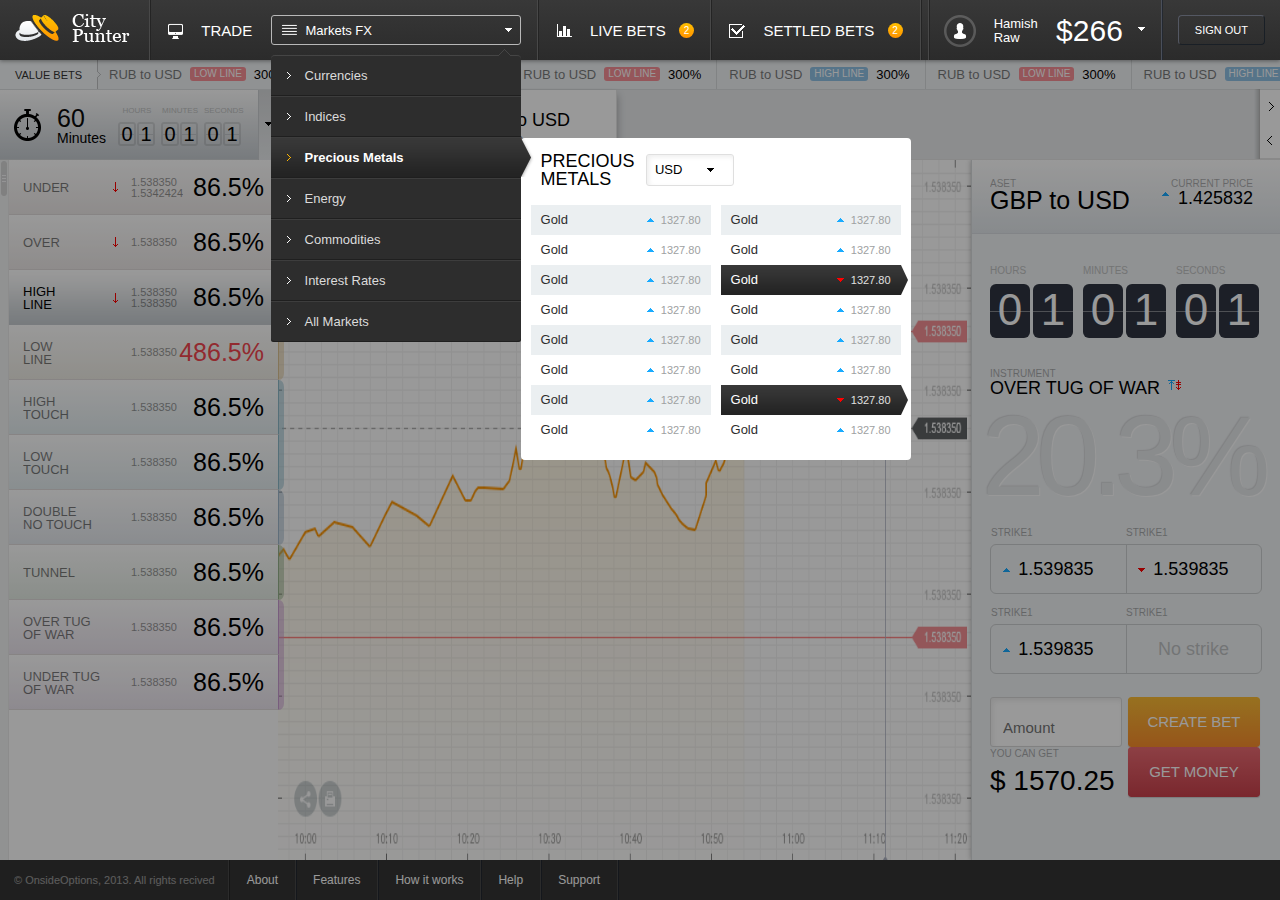
==== commit 098c7dba: "udated icons" ====
--- a/index.html
+++ b/index.html
@@ -339,7 +339,7 @@
 					<div class="pair__name">
 						Under
 					</div>
-					<div class="pair__instrument"></div>
+					<i class="icon icon_under"></i>
 					<div class="pair__quo"><div>1.538350<br>1.5342424</div></div>
 					<div class="pair__percent">86.5%</div>
 				</div>
@@ -349,7 +349,7 @@
 					<div class="pair__name">
 						over
 					</div>
-					<div class="pair__instrument"></div>
+					<i class="icon icon_under"></i>
 					<div class="pair__quo"><div>1.538350</div></div>
 					<div class="pair__percent">86.5%</div>
 				</div>
@@ -364,7 +364,7 @@
 				<div class="pair__name"><div>
 					High<br> line
 				</div></div>
-				<div class="pair__instrument"></div>
+				<i class="icon icon_under"></i>
 				<div class="pair__quo"><div>1.538350<br>1.538350</div></div>
 				<div class="pair__percent">86.5%</div>
 			</div>
--- a/css/screen.css
+++ b/css/screen.css
@@ -27,7 +27,7 @@
 
 .l-middle { top: 160px; bottom: 40px; }
 
-.l-page { top: 60px; bottom: 40px; }
+.l-page { top: -100px; }
 .l-page .l-showpair { left: 0; right: 0; bottom: 75px; }
 
 .l-pairs { width: 278px; }
@@ -64,7 +64,7 @@
 
 .jspTrack { position: relative; }
 
-.jspDrag { background: url('../img/icons-s0121f4ca61.png') 0 -146px no-repeat; display: inline-block; width: 6px; height: 35px; display: inline-block; margin-left: 1px; margin-top: 1px; cursor: pointer; position: absolute; }
+.jspDrag { background: url('../img/icons-s0760ca7ab6.png') 0 -146px no-repeat; display: inline-block; width: 6px; height: 35px; display: inline-block; margin-left: 1px; margin-top: 1px; cursor: pointer; position: absolute; }
 
 .jspHorizontalBar .jspTrack, .jspHorizontalBar .jspDrag { float: left; height: 100%; }
 
@@ -85,46 +85,46 @@
 
 .header { background-image: -webkit-gradient(linear, 50% 0%, 50% 100%, color-stop(0%, #383838), color-stop(100%, #2b2b2b)); background-image: -webkit-linear-gradient(#383838, #2b2b2b); background-image: -moz-linear-gradient(#383838, #2b2b2b); background-image: -o-linear-gradient(#383838, #2b2b2b); background-image: linear-gradient(#383838, #2b2b2b); height: 60px; -webkit-box-shadow: 0 1px 4px rgba(0, 0, 0, 0.4); -moz-box-shadow: 0 1px 4px rgba(0, 0, 0, 0.4); box-shadow: 0 1px 4px rgba(0, 0, 0, 0.4); position: relative; }
 .header .header__logo { float: left; width: 150px; position: relative; height: 60px; }
-.header .header__logo a { background: url('../img/icons-s0121f4ca61.png') 0 -65px no-repeat; display: inline-block; width: 115px; height: 28px; position: absolute; top: 14px; left: 15px; }
+.header .header__logo a { background: url('../img/icons-s0760ca7ab6.png') 0 -65px no-repeat; display: inline-block; width: 115px; height: 28px; position: absolute; top: 14px; left: 15px; }
 .header .header__trade, .header .header__livetrades, .header .header__settledtrades, .header .account { float: left; border-left: 1px solid #242424; box-shadow: -1px 0 0 #484848; height: 60px; line-height: 60px; padding: 0 17px; cursor: pointer; position: relative; -webkit-transition: all 0.1s linear; -moz-transition: all 0.1s linear; -o-transition: all 0.1s linear; transition: all 0.1s linear; }
 .header .header__trade:hover, .header .header__livetrades:hover, .header .header__settledtrades:hover, .header .account:hover { background: rgba(255, 255, 255, 0.1); -webkit-transition: all 0.1s linear; -moz-transition: all 0.1s linear; -o-transition: all 0.1s linear; transition: all 0.1s linear; }
 .header .header__trade select { margin-left: 20px; }
 .header h3 { font-size: 15px; font-weight: normal; font-family: "corporate_sdemi",Arial,sans-serif; color: #fff; display: inline-block; vertical-align: middle; text-transform: uppercase; }
 .header i { vertical-align: middle; }
 .header .header__numbericon { display: inline-block; min-width: 15px; height: 15px; text-align: center; vertical-align: middle; font-size: 10px; line-height: 15px; color: #fff; margin-left: 10px; border-radius: 15px; background-image: -webkit-gradient(linear, 50% 0%, 50% 100%, color-stop(0%, #ffc000), color-stop(100%, #ff9200)); background-image: -webkit-linear-gradient(#ffc000, #ff9200); background-image: -moz-linear-gradient(#ffc000, #ff9200); background-image: -o-linear-gradient(#ffc000, #ff9200); background-image: linear-gradient(#ffc000, #ff9200); }
-.header .header__tradeicon { background: url('../img/icons-s0121f4ca61.png') 0 -479px no-repeat; display: inline-block; width: 15px; height: 16px; margin-right: 15px; }
-.header .header__livetradesicon { background: url('../img/icons-s0121f4ca61.png') 0 -663px no-repeat; display: inline-block; width: 16px; height: 13px; margin-right: 15px; }
-.header .header__settledtradesicon { background: url('../img/icons-s0121f4ca61.png') 0 -539px no-repeat; display: inline-block; width: 16px; height: 14px; margin-right: 15px; }
+.header .header__tradeicon { background: url('../img/icons-s0760ca7ab6.png') 0 -759px no-repeat; display: inline-block; width: 15px; height: 16px; margin-right: 15px; }
+.header .header__livetradesicon { background: url('../img/icons-s0760ca7ab6.png') 0 -883px no-repeat; display: inline-block; width: 16px; height: 13px; margin-right: 15px; }
+.header .header__settledtradesicon { background: url('../img/icons-s0760ca7ab6.png') 0 -819px no-repeat; display: inline-block; width: 16px; height: 14px; margin-right: 15px; }
 .header .header__livetrades, .header .header__settledtrades { width: auto; }
 .header .header__settledtrades { border-right: 1px solid #484848; box-shadow: 1px 0 0 #242424, -1px 0 0 #484848; }
 .header .account { position: relative; padding: 0 24px 0 14px; cursor: pointer; float: right; }
-.header .account .account__icon { background: url('../img/icons-s0121f4ca61.png') 0 -397px no-repeat; display: inline-block; width: 32px; height: 32px; vertical-align: middle; margin-right: 14px; }
+.header .account .account__icon { background: url('../img/icons-s0760ca7ab6.png') 0 -377px no-repeat; display: inline-block; width: 32px; height: 32px; vertical-align: middle; margin-right: 14px; }
 .header .account .account__name { display: inline-block; margin-right: 15px; vertical-align: middle; font-size: 13px; color: #fff; line-height: 1.1; }
 .header .account .account__value { display: inline-block; margin-right: 15px; vertical-align: middle; line-height: 1; font-size: 30px; color: #fff; }
-.header .account .account__arrow { background: url('../img/icons-s0121f4ca61.png') 0 -858px no-repeat; display: inline-block; width: 7px; height: 4px; position: absolute; right: 17px; top: 50%; margin-top: -3px; }
+.header .account .account__arrow { background: url('../img/icons-s0760ca7ab6.png') 0 -948px no-repeat; display: inline-block; width: 7px; height: 4px; position: absolute; right: 17px; top: 50%; margin-top: -3px; }
 .header .header__signout { float: right; height: 60px; line-height: 60px; padding: 0 15px; border-left: 1px solid #242931; box-shadow: -1px 0 0 #4A4F5A; }
 .header .header__signout a { display: inline-block; text-decoration: none; height: 28px; line-height: 28px; color: #fff; padding: 0px 16px; text-transform: uppercase; font-size: 11px; border: 1px solid #545863; border-right-color: #191F26; border-bottom-color: #191F26; border-radius: 4px; font-family: "corporate_sdemi",Arial,sans-serif; }
 
 .hmarket { display: inline-block; position: relative; margin-left: 15px; }
 .hmarket .hmarket__choose { height: 28px; line-height: 28px; width: 230px; padding: 0 9px; border: 1px solid #B8B8B8; border-radius: 3px; font-size: 13px; color: #fff; }
-.hmarket .hmarket__choose:before { position: absolute; right: 9px; top: 50%; margin-top: -2px; background: url('../img/icons-s0121f4ca61.png') 0 -888px no-repeat; display: inline-block; width: 7px; height: 4px; content: ' '; }
-.hmarket .hmarket__choose i { display: inline-block; background: url('../img/icons-s0121f4ca61.png') 0 -603px no-repeat; display: inline-block; width: 16px; height: 11px; margin-right: 9px; vertical-align: middle; position: relative; top: -1px; }
+.hmarket .hmarket__choose:before { position: absolute; right: 9px; top: 50%; margin-top: -2px; background: url('../img/icons-s0760ca7ab6.png') 0 -978px no-repeat; display: inline-block; width: 7px; height: 4px; content: ' '; }
+.hmarket .hmarket__choose i { display: inline-block; background: url('../img/icons-s0760ca7ab6.png') 0 -843px no-repeat; display: inline-block; width: 16px; height: 11px; margin-right: 9px; vertical-align: middle; position: relative; top: -1px; }
 .hmarket .hmarket__choose span { vertical-align: middle; }
 .hmarket .hmarket__drop { position: absolute; background: #2D2D2D; top: 40px; left: 0; width: 250px; border-radius: 2px; }
 .hmarket .hmarket__drop .hmarket__ul { list-style: none; }
 .hmarket .hmarket__drop .hmarket__ul > li { border-top: 1px solid #3D3D3D; border-bottom: 1px solid #1F1F1F; position: relative; }
 .hmarket .hmarket__drop .hmarket__ul > li:first-child { border-top-left-radius: 4px; border-top-right-radius: 4px; border-top: 1px solid #454545; position: relative; }
-.hmarket .hmarket__drop .hmarket__ul > li:first-child:before { content: ' '; position: absolute; top: -7px; background: url('../img/icons-s0121f4ca61.png') 0 -624px no-repeat; display: inline-block; width: 13px; height: 9px; right: 10px; }
+.hmarket .hmarket__drop .hmarket__ul > li:first-child:before { content: ' '; position: absolute; top: -7px; background: url('../img/icons-s0760ca7ab6.png') 0 -864px no-repeat; display: inline-block; width: 13px; height: 9px; right: 10px; }
 .hmarket .hmarket__drop .hmarket__ul > li:last-child { border-bottom-left-radius: 4px; border-bottom-right-radius: 4px; }
 .hmarket .hmarket__drop .hmarket__ul > li > a { color: #dbdbdb; text-decoration: none; display: block; height: 39px; line-height: 39px; font-size: 13px; padding-left: 34px; position: relative; }
 .hmarket .hmarket__drop .hmarket__ul > li > a:hover { color: #ffc671; }
-.hmarket .hmarket__drop .hmarket__ul > li > a:before { position: absolute; top: 50%; margin-top: -4px; background: url('../img/icons-s0121f4ca61.png') 0 -933px no-repeat; display: inline-block; width: 4px; height: 7px; content: ' '; left: 16px; }
-.hmarket .hmarket__drop .hmarket__ul > li.is-active > a { font-weight: bold; color: #fff; margin-right: -13px; background: #2D2D2D; z-index: 20; background: url('../img/icons-s0121f4ca61.png') 0 -306px no-repeat; }
-.hmarket .hmarket__drop .hmarket__ul > li.is-active > a:before { background: url('../img/icons-s0121f4ca61.png') 0 -916px no-repeat; display: inline-block; width: 4px; height: 7px; }
+.hmarket .hmarket__drop .hmarket__ul > li > a:before { position: absolute; top: 50%; margin-top: -4px; background: url('../img/icons-s0760ca7ab6.png') 0 -1023px no-repeat; display: inline-block; width: 4px; height: 7px; content: ' '; left: 16px; }
+.hmarket .hmarket__drop .hmarket__ul > li.is-active > a { font-weight: bold; color: #fff; margin-right: -13px; background: #2D2D2D; z-index: 20; background: url('../img/icons-s0760ca7ab6.png') 0 -286px no-repeat; }
+.hmarket .hmarket__drop .hmarket__ul > li.is-active > a:before { background: url('../img/icons-s0760ca7ab6.png') 0 -1006px no-repeat; display: inline-block; width: 4px; height: 7px; }
 .hmarket .hmarket__drop .hmarket__subdrop { position: absolute; left: 250px; top: 0; width: 370px; background: #fff; z-index: 10; padding: 14px 10px 10px 10px; border-radius: 4px; line-height: 1.3; }
 .hmarket .hmarket__drop .hmarket__subdrop h4 { text-transform: uppercase; font-weight: normal; font-size: 18px; display: inline-block; line-height: 1; margin-right: 8px; vertical-align: middle; margin-left: 10px; }
 .hmarket .hmarket__drop .hmarket__subdrop .hmarket__select { display: inline-block; position: relative; vertical-align: middle; border: 1px solid #DFDFDF; border-radius: 3px; background-color: #fff; font-size: 13px; color: #000; width: 78px; padding-left: 8px; height: 30px; line-height: 30px; box-shadow: inset 2px 2px 5px rgba(0, 0, 0, 0.07); }
-.hmarket .hmarket__drop .hmarket__subdrop .hmarket__select:before { content: ' '; position: absolute; top: 50%; right: 19px; margin-top: -2px; background: url('../img/icons-s0121f4ca61.png') 0 -902px no-repeat; display: inline-block; width: 7px; height: 4px; }
+.hmarket .hmarket__drop .hmarket__subdrop .hmarket__select:before { content: ' '; position: absolute; top: 50%; right: 19px; margin-top: -2px; background: url('../img/icons-s0760ca7ab6.png') 0 -992px no-repeat; display: inline-block; width: 7px; height: 4px; }
 .hmarket .hmarket__drop .hmarket__subdrop .hmarket__select select { opacity: 0; -webkit-appearance: none; position: absolute; left: 0px; top: 0; width: 100%; bottom: 0; right: 0; margin: 0; }
 
 .listassets { width: 100%; display: inline-block; margin-top: 17px; }
@@ -134,10 +134,10 @@
 .listassets ul a { display: block; text-decoration: none; color: #2d2d2d; font-size: 13px; height: 30px; line-height: 30px; position: relative; }
 .listassets ul .listassets__title { margin-left: 10px; padding-right: 66px; display: block; }
 .listassets ul .listassets__icon { position: absolute; top: 50%; margin-top: -2px; left: 116px; }
-.listassets ul .listassets__icon.is-up { background: url('../img/icons-s0121f4ca61.png') 0 -796px no-repeat; display: inline-block; width: 7px; height: 4px; }
-.listassets ul .listassets__icon.is-down { background: url('../img/icons-s0121f4ca61.png') 0 -810px no-repeat; display: inline-block; width: 7px; height: 4px; }
+.listassets ul .listassets__icon.is-up { background: url('../img/icons-s0760ca7ab6.png') 0 -906px no-repeat; display: inline-block; width: 7px; height: 4px; }
+.listassets ul .listassets__icon.is-down { background: url('../img/icons-s0760ca7ab6.png') 0 -920px no-repeat; display: inline-block; width: 7px; height: 4px; }
 .listassets ul .listassets__perc { position: absolute; right: 10px; top: 0; text-align: right; color: #9EA1A2; font-size: 11px; height: 30px; line-height: 30px; }
-.listassets ul .is-active a { margin-right: -7px; background: #2E2E2E; background: url('../img/icons-s0121f4ca61.png') 0 -439px no-repeat; }
+.listassets ul .is-active a { margin-right: -7px; background: #2E2E2E; background: url('../img/icons-s0760ca7ab6.png') 0 -419px no-repeat; }
 .listassets ul .is-active .listassets__title { color: #fff; }
 .listassets ul .is-active .listassets__perc { color: #E0E0E0; right: 17px; }
 
@@ -148,11 +148,11 @@
 .marketassets:before { content: ' '; width: 10px; position: absolute; left: 0; top: 0; bottom: 0; z-index: 100; background-image: -webkit-gradient(linear, 0% 50%, 100% 50%, color-stop(0%, rgba(0, 0, 0, 0.15)), color-stop(100%, rgba(0, 0, 0, 0))); background-image: -webkit-linear-gradient(left, rgba(0, 0, 0, 0.15), rgba(0, 0, 0, 0)); background-image: -moz-linear-gradient(left, rgba(0, 0, 0, 0.15), rgba(0, 0, 0, 0)); background-image: -o-linear-gradient(left, rgba(0, 0, 0, 0.15), rgba(0, 0, 0, 0)); background-image: linear-gradient(left, rgba(0, 0, 0, 0.15), rgba(0, 0, 0, 0)); }
 .marketassets .marketassets__wrap { white-space: nowrap; font-size: 0; overflow: hidden; position: absolute; right: 0; bottom: -7px; top: -2px; padding-top: 2px; left: 0; }
 .marketassets .marketassets__next, .marketassets .marketassets__prev { position: absolute; top: 0; right: 0; width: 21px; height: 35px; z-index: 30; background: #FFF; border-left: 1px solid #E5E5E5; border-bottom: 1px solid #E5E5E5; -webkit-box-sizing: border-box; -moz-box-sizing: border-box; box-sizing: border-box; cursor: pointer; }
-.marketassets .marketassets__next i, .marketassets .marketassets__prev i { position: absolute; top: 12px; left: 9px; background: url('../img/icons-s0121f4ca61.png') 0 -268px no-repeat; display: inline-block; width: 5px; height: 9px; display: inline-block; }
+.marketassets .marketassets__next i, .marketassets .marketassets__prev i { position: absolute; top: 12px; left: 9px; background: url('../img/icons-s0760ca7ab6.png') 0 -248px no-repeat; display: inline-block; width: 5px; height: 9px; display: inline-block; }
 .marketassets .marketassets__next:hover, .marketassets .marketassets__prev:hover { background: #eee; }
 .marketassets .marketassets__next:active i, .marketassets .marketassets__prev:active i { top: 14px; }
 .marketassets .marketassets__prev { top: auto; bottom: 0; }
-.marketassets .marketassets__prev i { left: 7px; background: url('../img/icons-s0121f4ca61.png') 0 -287px no-repeat; display: inline-block; width: 5px; height: 9px; }
+.marketassets .marketassets__prev i { left: 7px; background: url('../img/icons-s0760ca7ab6.png') 0 -267px no-repeat; display: inline-block; width: 5px; height: 9px; }
 .marketassets .marketassets__prev:before { position: absolute; bottom: -1px; height: 70px; left: -6px; width: 6px; content: ' '; background-image: -webkit-gradient(linear, 0% 50%, 100% 50%, color-stop(0%, rgba(0, 0, 0, 0)), color-stop(100%, rgba(0, 0, 0, 0.2))); background-image: -webkit-linear-gradient(left, rgba(0, 0, 0, 0), rgba(0, 0, 0, 0.2)); background-image: -moz-linear-gradient(left, rgba(0, 0, 0, 0), rgba(0, 0, 0, 0.2)); background-image: -o-linear-gradient(left, rgba(0, 0, 0, 0), rgba(0, 0, 0, 0.2)); background-image: linear-gradient(left, rgba(0, 0, 0, 0), rgba(0, 0, 0, 0.2)); }
 
 .marketasset { display: inline-block; font-size: 12px; height: 70px; padding: 21px 46px 0 21px; -webkit-box-sizing: border-box; -moz-box-sizing: border-box; box-sizing: border-box; border-right: 1px solid #E5E5E5; border-bottom: 1px solid #E5E5E5; position: relative; cursor: pointer; background: #fff; }
@@ -162,51 +162,51 @@
 .marketasset .marketasset__pair { font-family: "corporate_slight",Arial,sans-serif; font-size: 18px; font-weight: normal; line-height: 1; margin-bottom: 3px; position: relative; z-index: 3; white-space: nowrap; }
 .marketasset .marketasset__quo { color: #000; opacity: .5; font-size: 13px; z-index: 3; position: relative; }
 .marketasset .marketasset__direction { position: absolute; top: 11px; left: 13px; z-index: 3; }
-.marketasset .marketasset__direction.is-up { background: url('../img/icons-s0121f4ca61.png') 0 -796px no-repeat; display: inline-block; width: 7px; height: 4px; }
-.marketasset .marketasset__direction.is-down { background: url('../img/icons-s0121f4ca61.png') 0 -810px no-repeat; display: inline-block; width: 7px; height: 4px; }
+.marketasset .marketasset__direction.is-up { background: url('../img/icons-s0760ca7ab6.png') 0 -906px no-repeat; display: inline-block; width: 7px; height: 4px; }
+.marketasset .marketasset__direction.is-down { background: url('../img/icons-s0760ca7ab6.png') 0 -920px no-repeat; display: inline-block; width: 7px; height: 4px; }
 .marketasset.is-active { background: #FFFBF3; z-index: 700; }
 .marketasset.is-active .marketasset__pair { font-family: "corporate_sdemi",Arial,sans-serif; }
 .marketasset.is-active:before { top: -1px; bottom: -1px; right: -1px; left: -1px; border: 1px solid #FDD47B; }
-.marketasset.is-active:after { content: ' '; position: absolute; background: url('../img/icons-s0121f4ca61.png') 0 -191px no-repeat; display: inline-block; width: 13px; height: 7px; bottom: -7px; left: 24px; z-index: 30; }
+.marketasset.is-active:after { content: ' '; position: absolute; background: url('../img/icons-s0760ca7ab6.png') 0 -191px no-repeat; display: inline-block; width: 13px; height: 7px; bottom: -7px; left: 24px; z-index: 30; }
 .marketasset:hover { background: #FFFBF3; }
 .marketasset:hover:before { top: -1px; bottom: -1px; right: -1px; left: -1px; border: 1px solid #FDD47B; }
-.marketasset:hover:after { content: ' '; position: absolute; background: url('../img/icons-s0121f4ca61.png') 0 -191px no-repeat; display: inline-block; width: 13px; height: 7px; bottom: -7px; left: 24px; z-index: 30; }
+.marketasset:hover:after { content: ' '; position: absolute; background: url('../img/icons-s0760ca7ab6.png') 0 -191px no-repeat; display: inline-block; width: 13px; height: 7px; bottom: -7px; left: 24px; z-index: 30; }
 
 .bet { background: #F0F3F5; position: absolute; left: 0; right: 0; bottom: 0; top: 0; border-left: 1px solid #D8DBDC; box-shadow: 0 0 5px rgba(0, 0, 0, 0.3); overflow: hidden; }
 
 .icon { display: inline-block; }
 
 .arrow { display: inline-block; }
-.arrow.is-up { background: url('../img/icons-s0121f4ca61.png') 0 -796px no-repeat; display: inline-block; width: 7px; height: 4px; }
-.arrow.is-down { background: url('../img/icons-s0121f4ca61.png') 0 -810px no-repeat; display: inline-block; width: 7px; height: 4px; }
-
-.icon_over { background: url('../img/icons-s0121f4ca61.png') 0 -776px no-repeat; display: inline-block; width: 5px; height: 10px; }
-
-.icon_under { background: url('../img/icons-s0121f4ca61.png') 0 -838px no-repeat; display: inline-block; width: 5px; height: 10px; }
-
-.icon_highline { background: url('../img/icons-s0121f4ca61.png') 0 -736px no-repeat; display: inline-block; width: 12px; height: 10px; }
-
-.icon_lowline { background: url('../img/icons-s0121f4ca61.png') 0 -248px no-repeat; display: inline-block; width: 12px; height: 10px; }
-
-.icon_hightouch { background: url('../img/icons-s0121f4ca61.png') 0 -756px no-repeat; display: inline-block; width: 14px; height: 10px; }
-
-.icon_lowtouch { background: url('../img/icons-s0121f4ca61.png') 0 -686px no-repeat; display: inline-block; width: 14px; height: 10px; }
-
-.icon_doublenotouch { background: url('../img/icons-s0121f4ca61.png') 0 -563px no-repeat; display: inline-block; width: 12px; height: 10px; }
-
-.icon_tunnel { background: url('../img/icons-s0121f4ca61.png') 0 -706px no-repeat; display: inline-block; width: 5px; height: 20px; }
-
-.icon_overtugofwar { background: url('../img/icons-s0121f4ca61.png') 0 -643px no-repeat; display: inline-block; width: 13px; height: 10px; }
-
-.icon_undertugofwar { background: url('../img/icons-s0121f4ca61.png') 0 -583px no-repeat; display: inline-block; width: 13px; height: 10px; }
+.arrow.is-up { background: url('../img/icons-s0760ca7ab6.png') 0 -906px no-repeat; display: inline-block; width: 7px; height: 4px; }
+.arrow.is-down { background: url('../img/icons-s0760ca7ab6.png') 0 -920px no-repeat; display: inline-block; width: 7px; height: 4px; }
+
+.icon_over { background: url('../img/icons-s0760ca7ab6.png') 0 -699px no-repeat; display: inline-block; width: 14px; height: 20px; }
+
+.icon_under { background: url('../img/icons-s0760ca7ab6.png') 0 -729px no-repeat; display: inline-block; width: 14px; height: 20px; }
+
+.icon_highline { background: url('../img/icons-s0760ca7ab6.png') 0 -579px no-repeat; display: inline-block; width: 14px; height: 20px; }
+
+.icon_lowline { background: url('../img/icons-s0760ca7ab6.png') 0 -549px no-repeat; display: inline-block; width: 14px; height: 20px; }
+
+.icon_hightouch { background: url('../img/icons-s0760ca7ab6.png') 0 -669px no-repeat; display: inline-block; width: 14px; height: 20px; }
+
+.icon_lowtouch { background: url('../img/icons-s0760ca7ab6.png') 0 -639px no-repeat; display: inline-block; width: 14px; height: 20px; }
+
+.icon_doublenotouch { background: url('../img/icons-s0760ca7ab6.png') 0 -459px no-repeat; display: inline-block; width: 14px; height: 20px; }
+
+.icon_tunnel { background: url('../img/icons-s0760ca7ab6.png') 0 -609px no-repeat; display: inline-block; width: 14px; height: 20px; }
+
+.icon_overtugofwar { background: url('../img/icons-s0760ca7ab6.png') 0 -489px no-repeat; display: inline-block; width: 14px; height: 20px; }
+
+.icon_undertugofwar { background: url('../img/icons-s0760ca7ab6.png') 0 -519px no-repeat; display: inline-block; width: 14px; height: 20px; }
 
 .bet__top { background-image: -webkit-gradient(linear, 50% 0%, 50% 100%, color-stop(0%, #ffffff), color-stop(100%, #e2e7eb)); background-image: -webkit-linear-gradient(#ffffff, #e2e7eb); background-image: -moz-linear-gradient(#ffffff, #e2e7eb); background-image: -o-linear-gradient(#ffffff, #e2e7eb); background-image: linear-gradient(#ffffff, #e2e7eb); border-bottom: 1px solid #D9DDE1; padding: 18px 0px 18px 18px; margin-bottom: 15px; overflow: hidden; -webkit-box-sizing: border-box; -moz-box-sizing: border-box; box-sizing: border-box; }
 .bet__top .bet__asset { float: left; line-height: 1.1; width: 140px; }
 .bet__top .bet__asset small { font-size: 10px; text-transform: uppercase; opacity: .3; color: #000; font-family: "corporate_sregular",Arial,sans-serif; display: block; }
 .bet__top .bet__asset strong { font-weight: normal; font-family: "corporate_sdemi",Arial,sans-serif; font-size: 25px; margin-top: -2px; display: block; }
 .bet__top .bet__direction { position: absolute; top: 32px; left: 190px; }
-.bet__top .bet__direction.is-up { background: url('../img/icons-s0121f4ca61.png') 0 -796px no-repeat; display: inline-block; width: 7px; height: 4px; }
-.bet__top .bet__direction.is-down { background: url('../img/icons-s0121f4ca61.png') 0 -810px no-repeat; display: inline-block; width: 7px; height: 4px; }
+.bet__top .bet__direction.is-up { background: url('../img/icons-s0760ca7ab6.png') 0 -906px no-repeat; display: inline-block; width: 7px; height: 4px; }
+.bet__top .bet__direction.is-down { background: url('../img/icons-s0760ca7ab6.png') 0 -920px no-repeat; display: inline-block; width: 7px; height: 4px; }
 .bet__top .bet__price { float: left; width: 123px; text-align: right; line-height: 1.1; }
 .bet__top .bet__price small { font-size: 10px; text-transform: uppercase; opacity: .3; color: #000; font-family: "corporate_sregular",Arial,sans-serif; display: block; }
 .bet__top .bet__price strong { font-weight: normal; font-family: "corporate_sregular",Arial,sans-serif; font-size: 18px; }
@@ -246,31 +246,31 @@
 .expiries { position: absolute; top: 0; left: 0; bottom: 0; right: 0; z-index: 120; height: 70px; -webkit-box-sizing: border-box; -moz-box-sizing: border-box; box-sizing: border-box; background-image: -webkit-gradient(linear, 50% 0%, 50% 100%, color-stop(0%, #ffffff), color-stop(100%, #eaecee)); background-image: -webkit-linear-gradient(#ffffff, #eaecee); background-image: -moz-linear-gradient(#ffffff, #eaecee); background-image: -o-linear-gradient(#ffffff, #eaecee); background-image: linear-gradient(#ffffff, #eaecee); }
 .expiries .expiries__more { position: absolute; right: 0; top: 0; height: 100%; border-left: 1px solid #CCCFD2; background: transparent; width: 19px; cursor: pointer; }
 .expiries .expiries__more.is-active { background-image: -webkit-gradient(linear, 50% 0%, 50% 100%, color-stop(0%, #d8dadc), color-stop(100%, #e9ecee)); background-image: -webkit-linear-gradient(#d8dadc, #e9ecee); background-image: -moz-linear-gradient(#d8dadc, #e9ecee); background-image: -o-linear-gradient(#d8dadc, #e9ecee); background-image: linear-gradient(#d8dadc, #e9ecee); }
-.expiries .expiries__more i { background: url('../img/icons-s0121f4ca61.png') 0 -824px no-repeat; display: inline-block; width: 7px; height: 4px; position: absolute; top: 50%; margin-top: -3px; left: 50%; margin-left: -4px; }
+.expiries .expiries__more i { background: url('../img/icons-s0760ca7ab6.png') 0 -934px no-repeat; display: inline-block; width: 7px; height: 4px; position: absolute; top: 50%; margin-top: -3px; left: 50%; margin-left: -4px; }
 .expiries .expiries__drop { position: absolute; top: 70px; left: 0; width: 278px; box-shadow: 0 5px 5px rgba(0, 0, 0, 0.3); }
 .expiries .expiries__less { height: 12px; position: relative; background-color: #373737; background-image: -webkit-gradient(linear, 50% 100%, 50% 0%, color-stop(0%, #e9ebee), color-stop(100%, #ffffff)); background-image: -webkit-linear-gradient(bottom, #e9ebee 0%, #ffffff 100%); background-image: -moz-linear-gradient(bottom, #e9ebee 0%, #ffffff 100%); background-image: -o-linear-gradient(bottom, #e9ebee 0%, #ffffff 100%); background-image: linear-gradient(bottom, #e9ebee 0%, #ffffff 100%); cursor: pointer; border-right: 1px solid #DADADA; }
-.expiries .expiries__less i { position: absolute; background: url('../img/icons-s0121f4ca61.png') 0 -872px no-repeat; display: inline-block; width: 5px; height: 6px; position: absolute; left: 50%; margin-left: -4px; top: 2px; }
+.expiries .expiries__less i { position: absolute; background: url('../img/icons-s0760ca7ab6.png') 0 -962px no-repeat; display: inline-block; width: 5px; height: 6px; position: absolute; left: 50%; margin-left: -4px; top: 2px; }
 .expiries .expiries__less:active { background-image: -webkit-gradient(linear, 50% 100%, 50% 0%, color-stop(0%, #ffffff), color-stop(100%, #e9ebee)); background-image: -webkit-linear-gradient(bottom, #ffffff 0%, #e9ebee 100%); background-image: -moz-linear-gradient(bottom, #ffffff 0%, #e9ebee 100%); background-image: -o-linear-gradient(bottom, #ffffff 0%, #e9ebee 100%); background-image: linear-gradient(bottom, #ffffff 0%, #e9ebee 100%); }
 
 .expiry { height: 70px; padding-left: 57px; overflow: hidden; position: relative; -webkit-box-sizing: border-box; -moz-box-sizing: border-box; box-sizing: border-box; border-right: 1px solid #DADADA; border-bottom: 1px solid #D1D4D6; background-image: -webkit-gradient(linear, 50% 100%, 50% 0%, color-stop(0%, #e9ebee), color-stop(0.22%, #e9ebee), color-stop(100%, #ffffff)); background-image: -webkit-linear-gradient(bottom, #e9ebee 0%, #e9ebee 0.22%, #ffffff 100%); background-image: -moz-linear-gradient(bottom, #e9ebee 0%, #e9ebee 0.22%, #ffffff 100%); background-image: -o-linear-gradient(bottom, #e9ebee 0%, #e9ebee 0.22%, #ffffff 100%); background-image: linear-gradient(bottom, #e9ebee 0%, #e9ebee 0.22%, #ffffff 100%); cursor: pointer; }
-.expiry .expiry__icon { top: 19px; left: 14px; position: absolute; background: url('../img/icons-s0121f4ca61.png') 0 -103px no-repeat; display: inline-block; width: 27px; height: 33px; }
+.expiry .expiry__icon { top: 19px; left: 14px; position: absolute; background: url('../img/icons-s0760ca7ab6.png') 0 -103px no-repeat; display: inline-block; width: 27px; height: 33px; }
 .expiry .expiry__timeleft { line-height: 1; padding-top: 16px; float: left; width: 61px; }
 .expiry .expiry__timeleft b { font-size: 25px; font-family: "corporate_sregular",Arial,sans-serif; font-weight: normal; color: #0b0b0b; display: block; }
 .expiry .expiry__timeleft span { font-size: 14px; font-family: "corporate_slight",Arial,sans-serif; display: block; opacity: .4; }
 .expiry .expiry__time { float: left; padding-top: 15px; margin-right: 5px; width: 38px; }
 .expiry .expiry__label { font-size: 8px; text-transform: uppercase; color: #C0C2C2; font-family: "corporate_sdemi",Arial,sans-serif; margin-bottom: 6px; text-align: center; display: block; }
-.expiry .expiry__digit { background: url('../img/icons-s0121f4ca61.png') 0 -505px no-repeat; display: inline-block; width: 18px; height: 24px; line-height: 24px; text-align: center; font-size: 20px; font-family: "corporate_sdemi",Arial,sans-serif; float: left; margin-right: 1px; }
+.expiry .expiry__digit { background: url('../img/icons-s0760ca7ab6.png') 0 -785px no-repeat; display: inline-block; width: 18px; height: 24px; line-height: 24px; text-align: center; font-size: 20px; font-family: "corporate_sdemi",Arial,sans-serif; float: left; margin-right: 1px; }
 .expiry:hover { background-image: -webkit-gradient(linear, 50% 100%, 50% 0%, color-stop(0%, #c7cdd2), color-stop(100%, #ffffff)); background-image: -webkit-linear-gradient(bottom, #c7cdd2 0%, #ffffff 100%); background-image: -moz-linear-gradient(bottom, #c7cdd2 0%, #ffffff 100%); background-image: -o-linear-gradient(bottom, #c7cdd2 0%, #ffffff 100%); background-image: linear-gradient(bottom, #c7cdd2 0%, #ffffff 100%); }
-.expiry:hover .expiry__icon { background: url('../img/icons-s0121f4ca61.png') 0 -355px no-repeat; display: inline-block; width: 27px; height: 32px; }
+.expiry:hover .expiry__icon { background: url('../img/icons-s0760ca7ab6.png') 0 -335px no-repeat; display: inline-block; width: 27px; height: 32px; }
 .expiry:hover .expiry__timeleft span { opacity: 1; }
 .expiry.is-active { background-color: #f0f5f8; background-image: -webkit-gradient(linear, 50% 100%, 50% 0%, color-stop(0%, #c7cdd2), color-stop(100%, #ffffff)); background-image: -webkit-linear-gradient(bottom, #c7cdd2 0%, #ffffff 100%); background-image: -moz-linear-gradient(bottom, #c7cdd2 0%, #ffffff 100%); background-image: -o-linear-gradient(bottom, #c7cdd2 0%, #ffffff 100%); background-image: linear-gradient(bottom, #c7cdd2 0%, #ffffff 100%); }
-.expiry.is-active .expiry__icon { background: url('../img/icons-s0121f4ca61.png') 0 -355px no-repeat; display: inline-block; width: 27px; height: 32px; }
+.expiry.is-active .expiry__icon { background: url('../img/icons-s0760ca7ab6.png') 0 -335px no-repeat; display: inline-block; width: 27px; height: 32px; }
 .expiry.is-active .expiry__timeleft b { font-family: "corporate_sdemi",Arial,sans-serif; }
 .expiry.is-active .expiry__timeleft span { opacity: 1; font-family: "corporate_sregular",Arial,sans-serif; }
 
 .recommend { background: #F0F3F5; -webkit-box-sizing: border-box; -moz-box-sizing: border-box; box-sizing: border-box; height: 31px; white-space: nowrap; font-size: 0; overflow: hidden; position: absolute; left: 0; right: 0; top: 0; bottom: 0; z-index: 20; }
 .recommend .recommend__label { height: 30px; line-height: 30px; padding: 0 15px; text-transform: uppercase; font-size: 11px; color: #333; display: inline-block; position: relative; background: #F6F9FA; -webkit-box-sizing: border-box; -moz-box-sizing: border-box; box-sizing: border-box; border-bottom: 1px solid #DDE0E1; vertical-align: top; font-family: "corporate_sdemi",Arial,sans-serif; }
-.recommend .recommend__label:before { background: url('../img/icons-s0121f4ca61.png') 0 -208px no-repeat; display: inline-block; width: 4px; height: 30px; content: ' '; position: absolute; right: -4px; opacity: .2; top: 0; height: 100%; }
+.recommend .recommend__label:before { background: url('../img/icons-s0760ca7ab6.png') 0 -208px no-repeat; display: inline-block; width: 4px; height: 30px; content: ' '; position: absolute; right: -4px; opacity: .2; top: 0; height: 100%; }
 .recommend .recommend__pair { padding: 0 15px 0 12px; display: inline-block; font-size: 12px; vertical-align: top; height: 30px; line-height: 30px; border-right: 1px solid #D8DADC; position: relative; cursor: pointer; }
 .recommend .recommend__pair:before { content: ' '; position: absolute; top: 0px; left: 0; bottom: 0; right: -1px; border-bottom: 1px solid #DDE0E1; z-index: 1; }
 .recommend .recommend__pair:hover, .recommend .recommend__pair.is-active { z-index: 1000; }
@@ -284,7 +284,7 @@
 .pairs { position: absolute; top: 0; left: 0; right: 0; bottom: 0; }
 .pairs.is-blur:before { content: ' '; position: absolute; top: 0; left: 0; right: 0; bottom: 0; background: rgba(0, 0, 0, 0.2); z-index: 100; }
 .pairs .pairs__scroll { position: absolute; bottom: 0; left: 0; top: 0; width: 9px; -webkit-box-sizing: border-box; -moz-box-sizing: border-box; box-sizing: border-box; background: #E0E2E4; border-right: 1px solid #CACACA; opacity: .4; }
-.pairs .pairs__thumb { background: url('../img/icons-s0121f4ca61.png') 0 -146px no-repeat; display: inline-block; width: 6px; height: 35px; display: inline-block; margin-left: 1px; margin-top: 1px; cursor: pointer; position: absolute; z-index: 1; opacity: .4; }
+.pairs .pairs__thumb { background: url('../img/icons-s0760ca7ab6.png') 0 -146px no-repeat; display: inline-block; width: 6px; height: 35px; display: inline-block; margin-left: 1px; margin-top: 1px; cursor: pointer; position: absolute; z-index: 1; opacity: .4; }
 .pairs .pairs__wrap { position: absolute; left: 0; top: 0; bottom: 0; right: -20px; overflow: hidden; }
 .pairs .scroll { position: absolute; top: 0; left: 0; width: 100%; bottom: 0; }
 
@@ -321,28 +321,8 @@
 .pairgroup .pair .pair__percent.is-red { color: #f4464f; }
 .pairgroup .pair .pair__quo { position: absolute; left: 122px; top: 0; width: 48px; text-align: left; height: 55px; line-height: 1; font-size: 11px; opacity: .4; }
 .pairgroup .pair .pair__quo div { display: table-cell; vertical-align: middle; height: 55px; }
-.pairgroup .pair .pair__instrument { position: absolute; left: 100px; top: 20px; display: block; width: 10px; height: 10px; }
-.pairgroup .pair.pair_over .pair__instrument { text-align: center; width: 15px; }
-.pairgroup .pair.pair_over .pair__instrument:before { content: ' '; background: url('../img/icons-s0121f4ca61.png') 0 -776px no-repeat; display: inline-block; width: 5px; height: 10px; }
-.pairgroup .pair.pair_under .pair__instrument { text-align: center; width: 15px; }
-.pairgroup .pair.pair_under .pair__instrument:before { content: ' '; background: url('../img/icons-s0121f4ca61.png') 0 -838px no-repeat; display: inline-block; width: 5px; height: 10px; }
-.pairgroup .pair.pair_highline .pair__instrument { text-align: center; width: 15px; }
-.pairgroup .pair.pair_highline .pair__instrument:before { content: ' '; background: url('../img/icons-s0121f4ca61.png') 0 -736px no-repeat; display: inline-block; width: 12px; height: 10px; }
-.pairgroup .pair.pair_lowline .pair__instrument { text-align: center; width: 15px; }
-.pairgroup .pair.pair_lowline .pair__instrument:before { content: ' '; background: url('../img/icons-s0121f4ca61.png') 0 -248px no-repeat; display: inline-block; width: 12px; height: 10px; }
-.pairgroup .pair.pair_hightouch .pair__instrument { text-align: center; width: 15px; }
-.pairgroup .pair.pair_hightouch .pair__instrument:before { content: ' '; background: url('../img/icons-s0121f4ca61.png') 0 -756px no-repeat; display: inline-block; width: 14px; height: 10px; }
-.pairgroup .pair.pair_lowtouch .pair__instrument { text-align: center; width: 15px; }
-.pairgroup .pair.pair_lowtouch .pair__instrument:before { content: ' '; background: url('../img/icons-s0121f4ca61.png') 0 -686px no-repeat; display: inline-block; width: 14px; height: 10px; }
-.pairgroup .pair.pair_doublenotouch .pair__instrument { text-align: center; width: 15px; }
-.pairgroup .pair.pair_doublenotouch .pair__instrument:before { content: ' '; background: url('../img/icons-s0121f4ca61.png') 0 -563px no-repeat; display: inline-block; width: 12px; height: 10px; }
-.pairgroup .pair.pair_tunnel .pair__instrument { text-align: center; width: 15px; }
-.pairgroup .pair.pair_tunnel .pair__instrument:before { content: ' '; background: url('../img/icons-s0121f4ca61.png') 0 -706px no-repeat; display: inline-block; width: 5px; height: 20px; }
-.pairgroup .pair.pair_overtugofwar .pair__instrument { text-align: center; width: 15px; }
-.pairgroup .pair.pair_overtugofwar .pair__instrument:before { content: ' '; background: url('../img/icons-s0121f4ca61.png') 0 -643px no-repeat; display: inline-block; width: 13px; height: 10px; }
-.pairgroup .pair.pair_undertugofwar .pair__instrument { text-align: center; width: 15px; }
-.pairgroup .pair.pair_undertugofwar .pair__instrument:before { content: ' '; background: url('../img/icons-s0121f4ca61.png') 0 -583px no-repeat; display: inline-block; width: 13px; height: 10px; }
-.pairgroup .pair.is-active { margin-right: -24px; border-right: none; border-bottom-color: #C8CED2; border-bottom: none; background: url('../img/icons-s0121f4ca61.png') 0 0 no-repeat; }
+.pairgroup .pair .icon { position: absolute; left: 100px; top: 50%; margin-top: -10px; }
+.pairgroup .pair.is-active { margin-right: -24px; border-right: none; border-bottom-color: #C8CED2; border-bottom: none; background: url('../img/icons-s0760ca7ab6.png') 0 0 no-repeat; }
 .pairgroup .pair.is-active .pair__name { opacity: 1; }
 .pairgroup .pair.is-active .pair__percent { font-family: "corporate_sdemi",Arial,sans-serif; }
 
@@ -404,7 +384,7 @@
 
 .clock__label { font-size: 8px; text-transform: uppercase; color: #C0C2C2; font-family: "corporate_sdemi",Arial,sans-serif; margin-bottom: 6px; text-align: center; display: block; }
 
-.clock__digit { background: url('../img/icons-s0121f4ca61.png') 0 -505px no-repeat; display: inline-block; width: 18px; height: 24px; line-height: 24px; text-align: center; font-size: 20px; font-family: "corporate_sdemi",Arial,sans-serif; float: left; margin-right: 1px; }
+.clock__digit { background: url('../img/icons-s0760ca7ab6.png') 0 -785px no-repeat; display: inline-block; width: 18px; height: 24px; line-height: 24px; text-align: center; font-size: 20px; font-family: "corporate_sdemi",Arial,sans-serif; float: left; margin-right: 1px; }
 
 .livetrades-table table { width: 100%; border-spacing: 0; line-height: 1; }
 .livetrades-table tr:hover td { background-image: -webkit-gradient(linear, 50% 100%, 50% 0%, color-stop(0%, #232b35), color-stop(100%, #373d4b)); background-image: -webkit-linear-gradient(bottom, #232b35 0%, #373d4b 100%); background-image: -moz-linear-gradient(bottom, #232b35 0%, #373d4b 100%); background-image: -o-linear-gradient(bottom, #232b35 0%, #373d4b 100%); background-image: linear-gradient(bottom, #232b35 0%, #373d4b 100%); }
@@ -417,20 +397,18 @@
 .livetrades-table__currency { width: 23px; height: 23px; margin-left: 8px; border-radius: 50%; background-image: -webkit-gradient(linear, 50% 100%, 50% 0%, color-stop(0%, #232b35), color-stop(100%, #2f3541)); background-image: -webkit-linear-gradient(bottom, #232b35 0%, #2f3541 100%); background-image: -moz-linear-gradient(bottom, #232b35 0%, #2f3541 100%); background-image: -o-linear-gradient(bottom, #232b35 0%, #2f3541 100%); background-image: linear-gradient(bottom, #232b35 0%, #2f3541 100%); box-shadow: 0 1px 1px rgba(0, 0, 0, 0.21); text-align: center; line-height: 23px; font-size: 12px; color: #FFF; }
 
 .trades-type { position: relative; padding-right: 25px; }
-.trades-type .ico { position: absolute; top: 50%; right: 0; margin-top: -5px; }
-.trades-type .ico_tunnel-tug { margin-top: -10px; }
-.trades-type .ico_over-tug, .trades-type .ico_under-tug, .trades-type .ico_tunnel-tug { right: 4px; }
-
-.ico_over-tug { background: url('../img/icons-s0121f4ca61.png') 0 -776px no-repeat; display: inline-block; width: 5px; height: 10px; }
-
-.ico_under-tug { background: url('../img/icons-s0121f4ca61.png') 0 -838px no-repeat; display: inline-block; width: 5px; height: 10px; }
-
-.ico_tunnel-tug { background: url('../img/icons-s0121f4ca61.png') 0 -706px no-repeat; display: inline-block; width: 5px; height: 20px; }
-
-.ico_low-tug { background: url('../img/icons-s0121f4ca61.png') 0 -686px no-repeat; display: inline-block; width: 14px; height: 10px; }
-
-.ico_high-tug { background: url('../img/icons-s0121f4ca61.png') 0 -756px no-repeat; display: inline-block; width: 14px; height: 10px; }
-
-.ico_over-tug-war { background: url('../img/icons-s0121f4ca61.png') 0 -643px no-repeat; display: inline-block; width: 13px; height: 10px; }
-
-.ico_under-tug-war { background: url('../img/icons-s0121f4ca61.png') 0 -583px no-repeat; display: inline-block; width: 13px; height: 10px; }
+.trades-type .icon { position: absolute; top: 50%; right: 0; margin-top: -10px; }
+
+.ico_over-tug { background: url('../img/icons-s0760ca7ab6.png') 0 -699px no-repeat; display: inline-block; width: 14px; height: 20px; }
+
+.ico_under-tug { background: url('../img/icons-s0760ca7ab6.png') 0 -729px no-repeat; display: inline-block; width: 14px; height: 20px; }
+
+.ico_tunnel-tug { background: url('../img/icons-s0760ca7ab6.png') 0 -609px no-repeat; display: inline-block; width: 14px; height: 20px; }
+
+.ico_low-tug { background: url('../img/icons-s0760ca7ab6.png') 0 -639px no-repeat; display: inline-block; width: 14px; height: 20px; }
+
+.ico_high-tug { background: url('../img/icons-s0760ca7ab6.png') 0 -669px no-repeat; display: inline-block; width: 14px; height: 20px; }
+
+.ico_over-tug-war { background: url('../img/icons-s0760ca7ab6.png') 0 -489px no-repeat; display: inline-block; width: 14px; height: 20px; }
+
+.ico_under-tug-war { background: url('../img/icons-s0760ca7ab6.png') 0 -519px no-repeat; display: inline-block; width: 14px; height: 20px; }
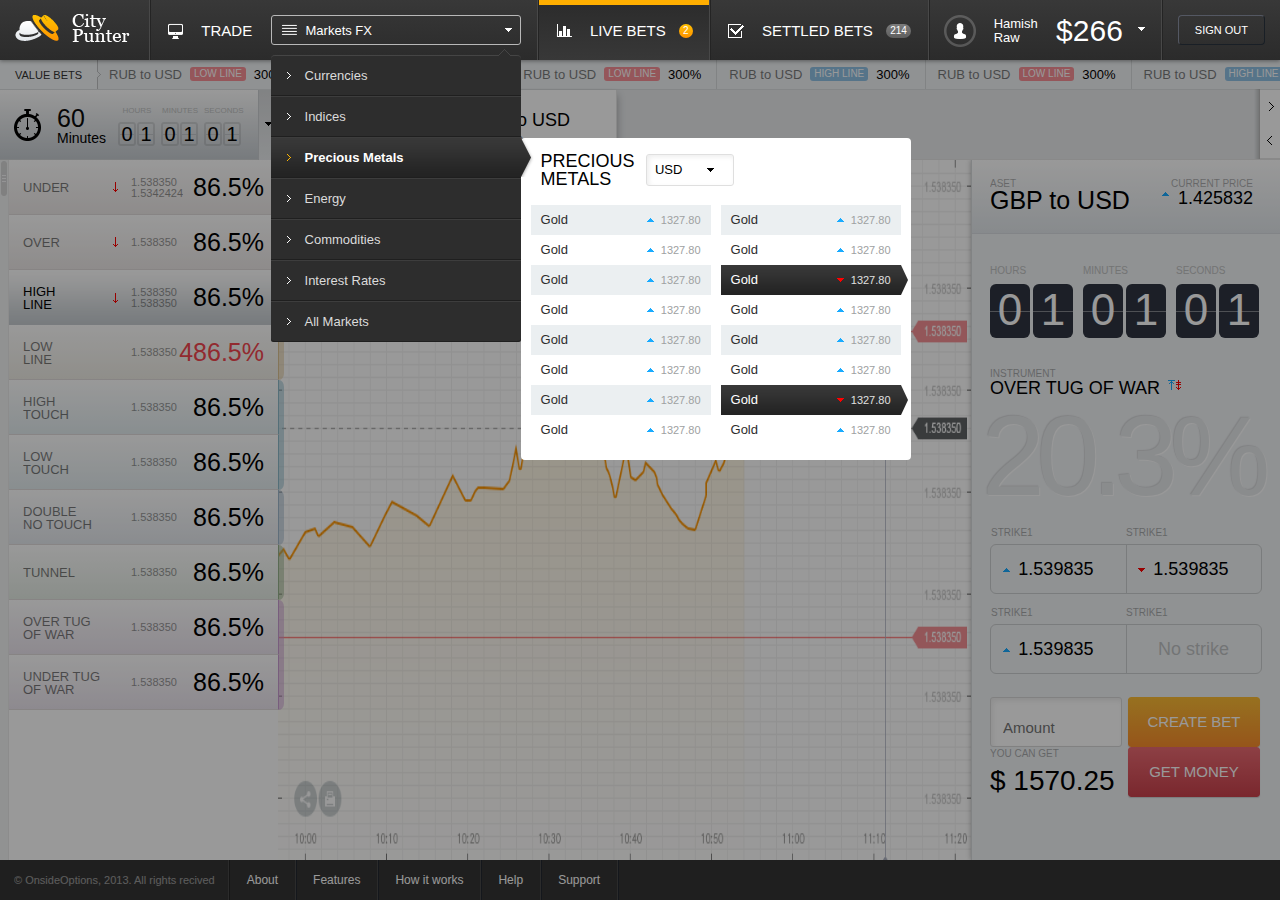
==== commit 364223e0: "added drop menus" ====
--- a/index.html
+++ b/index.html
@@ -69,10 +69,67 @@
 		<!-- end trade -->
 
 		<!-- begin live trades -->
-		<div class="header__livetrades">
+		<div class="header__livetrades is-active">
 			<i class="header__livetradesicon"></i>
 			<h3>Live Bets</h3>
 			<span class="header__numbericon">2</span>
+			<div class="header__livetrades-drop" style="display: none">
+				<div class="table-livetrades">
+					<table>
+						<thead>
+							<tr>
+								<th>Bet ID</th>
+								<th>Asset</th>
+								<th>Stake</th>
+								<th>Type</th>
+								<th>Money Return</th>           
+							</tr>
+						</thead>
+						<tbody>
+							<tr>
+								<td>140</td>
+								<td>GBP to USD</td>
+								<td><div class="table-livetrades__money">$500</div></td>
+								<td><div class="trades-type">Under Tug Of War Bet<i class="icon icon_over"></i></div></td>
+								<td>
+									<div class="table-livetrades__money">$650</div>
+									<div class="table-livetrades__currency">$</div>
+								</td>
+							</tr>
+							<tr>
+								<td>140</td>
+								<td>GBP to USD</td>
+								<td><div class="table-livetrades__money">$500</div></td>
+								<td><div class="trades-type">Under Tug Of War Bet<i class="icon icon_over"></i></div></td>
+								<td>
+									<div class="table-livetrades__money">$650</div>
+									<div class="table-livetrades__currency">$</div>
+								</td>
+							</tr>
+							<tr>
+								<td>140</td>
+								<td>GBP to USD</td>
+								<td><div class="table-livetrades__money">$500</div></td>
+								<td><div class="trades-type">Under Tug Of War Bet<i class="icon icon_over"></i></div></td>
+								<td>
+									<div class="table-livetrades__money">$650</div>
+									<div class="table-livetrades__currency">$</div>
+								</td>
+							</tr>
+							<tr>
+								<td>140</td>
+								<td>GBP to USD</td>
+								<td><div class="table-livetrades__money">$500</div></td>
+								<td><div class="trades-type">Under Tug Of War Bet<i class="icon icon_over"></i></div></td>
+								<td>
+									<div class="table-livetrades__money">$650</div>
+									<div class="table-livetrades__currency">$</div>
+								</td>
+							</tr>
+						</tbody>
+					</table>
+				</div>
+			</div>
 		</div>
 		<!-- end live trades -->
 
@@ -80,7 +137,7 @@
 		<div class="header__settledtrades">
 			<i class="header__settledtradesicon"></i>
 			<h3>SETTLED Bets</h3>
-			<span class="header__numbericon">2</span>
+			<span class="header__numbericon">214</span>
 		</div>
 		<!-- end settled trades -->
 
--- a/css/screen.css
+++ b/css/screen.css
@@ -87,22 +87,26 @@
 .header .header__logo { float: left; width: 150px; position: relative; height: 60px; }
 .header .header__logo a { background: url('../img/icons-s0760ca7ab6.png') 0 -65px no-repeat; display: inline-block; width: 115px; height: 28px; position: absolute; top: 14px; left: 15px; }
 .header .header__trade, .header .header__livetrades, .header .header__settledtrades, .header .account { float: left; border-left: 1px solid #242424; box-shadow: -1px 0 0 #484848; height: 60px; line-height: 60px; padding: 0 17px; cursor: pointer; position: relative; -webkit-transition: all 0.1s linear; -moz-transition: all 0.1s linear; -o-transition: all 0.1s linear; transition: all 0.1s linear; }
-.header .header__trade:hover, .header .header__livetrades:hover, .header .header__settledtrades:hover, .header .account:hover { background: rgba(255, 255, 255, 0.1); -webkit-transition: all 0.1s linear; -moz-transition: all 0.1s linear; -o-transition: all 0.1s linear; transition: all 0.1s linear; }
+.header .header__trade:hover, .header .header__livetrades:hover, .header .header__settledtrades:hover, .header .account:hover { background: -webkit-gradient(linear, 50% 0%, 50% 100%, color-stop(0%, #2b2b2b), color-stop(100%, #383838)); background: -webkit-linear-gradient(#2b2b2b, #383838); background: -moz-linear-gradient(#2b2b2b, #383838); background: -o-linear-gradient(#2b2b2b, #383838); background: linear-gradient(#2b2b2b, #383838); -webkit-transition: all 0.1s linear; -moz-transition: all 0.1s linear; -o-transition: all 0.1s linear; transition: all 0.1s linear; }
 .header .header__trade select { margin-left: 20px; }
 .header h3 { font-size: 15px; font-weight: normal; font-family: "corporate_sdemi",Arial,sans-serif; color: #fff; display: inline-block; vertical-align: middle; text-transform: uppercase; }
 .header i { vertical-align: middle; }
-.header .header__numbericon { display: inline-block; min-width: 15px; height: 15px; text-align: center; vertical-align: middle; font-size: 10px; line-height: 15px; color: #fff; margin-left: 10px; border-radius: 15px; background-image: -webkit-gradient(linear, 50% 0%, 50% 100%, color-stop(0%, #ffc000), color-stop(100%, #ff9200)); background-image: -webkit-linear-gradient(#ffc000, #ff9200); background-image: -moz-linear-gradient(#ffc000, #ff9200); background-image: -o-linear-gradient(#ffc000, #ff9200); background-image: linear-gradient(#ffc000, #ff9200); }
+.header .header__numbericon { display: inline-block; height: 14px; padding: 0 4px; text-align: center; vertical-align: middle; font-size: 10px; line-height: 14px; color: #fff; margin-left: 10px; border-radius: 15px; background-image: -webkit-gradient(linear, 50% 0%, 50% 100%, color-stop(0%, #ffc000), color-stop(100%, #ff9200)); background-image: -webkit-linear-gradient(#ffc000, #ff9200); background-image: -moz-linear-gradient(#ffc000, #ff9200); background-image: -o-linear-gradient(#ffc000, #ff9200); background-image: linear-gradient(#ffc000, #ff9200); }
 .header .header__tradeicon { background: url('../img/icons-s0760ca7ab6.png') 0 -759px no-repeat; display: inline-block; width: 15px; height: 16px; margin-right: 15px; }
 .header .header__livetradesicon { background: url('../img/icons-s0760ca7ab6.png') 0 -883px no-repeat; display: inline-block; width: 16px; height: 13px; margin-right: 15px; }
 .header .header__settledtradesicon { background: url('../img/icons-s0760ca7ab6.png') 0 -819px no-repeat; display: inline-block; width: 16px; height: 14px; margin-right: 15px; }
 .header .header__livetrades, .header .header__settledtrades { width: auto; }
+.header .header__livetrades.is-active, .header .header__settledtrades.is-active { background: -webkit-gradient(linear, 50% 0%, 50% 100%, color-stop(0%, #2b2b2b), color-stop(100%, #383838)); background: -webkit-linear-gradient(#2b2b2b, #383838); background: -moz-linear-gradient(#2b2b2b, #383838); background: -o-linear-gradient(#2b2b2b, #383838); background: linear-gradient(#2b2b2b, #383838); }
+.header .header__livetrades.is-active:before, .header .header__settledtrades.is-active:before { content: ""; position: absolute; top: 0; left: 0; right: 0; height: 5px; background: #FFAE00; }
 .header .header__settledtrades { border-right: 1px solid #484848; box-shadow: 1px 0 0 #242424, -1px 0 0 #484848; }
+.header .header__settledtrades .header__numbericon { background: -webkit-gradient(linear, 50% 0%, 50% 100%, color-stop(0%, #7c7c7c), color-stop(100%, #5e5e5e)); background: -webkit-linear-gradient(#7c7c7c, #5e5e5e); background: -moz-linear-gradient(#7c7c7c, #5e5e5e); background: -o-linear-gradient(#7c7c7c, #5e5e5e); background: linear-gradient(#7c7c7c, #5e5e5e); }
+.header .header__livetrades-drop { position: absolute; top: 100%; left: 0; width: 450px; padding-top: 15px; border-radius: 0 0 3px 3px; background-color: #383838; box-shadow: 8px 13px 21px rgba(0, 0, 0, 0.18); }
 .header .account { position: relative; padding: 0 24px 0 14px; cursor: pointer; float: right; }
 .header .account .account__icon { background: url('../img/icons-s0760ca7ab6.png') 0 -377px no-repeat; display: inline-block; width: 32px; height: 32px; vertical-align: middle; margin-right: 14px; }
 .header .account .account__name { display: inline-block; margin-right: 15px; vertical-align: middle; font-size: 13px; color: #fff; line-height: 1.1; }
 .header .account .account__value { display: inline-block; margin-right: 15px; vertical-align: middle; line-height: 1; font-size: 30px; color: #fff; }
 .header .account .account__arrow { background: url('../img/icons-s0760ca7ab6.png') 0 -948px no-repeat; display: inline-block; width: 7px; height: 4px; position: absolute; right: 17px; top: 50%; margin-top: -3px; }
-.header .header__signout { float: right; height: 60px; line-height: 60px; padding: 0 15px; border-left: 1px solid #242931; box-shadow: -1px 0 0 #4A4F5A; }
+.header .header__signout { float: right; height: 60px; line-height: 60px; padding: 0 15px; border-left: 1px solid #242424; box-shadow: -1px 0 0 #484848; }
 .header .header__signout a { display: inline-block; text-decoration: none; height: 28px; line-height: 28px; color: #fff; padding: 0px 16px; text-transform: uppercase; font-size: 11px; border: 1px solid #545863; border-right-color: #191F26; border-bottom-color: #191F26; border-radius: 4px; font-family: "corporate_sdemi",Arial,sans-serif; }
 
 .hmarket { display: inline-block; position: relative; margin-left: 15px; }
@@ -386,15 +390,15 @@
 
 .clock__digit { background: url('../img/icons-s0760ca7ab6.png') 0 -785px no-repeat; display: inline-block; width: 18px; height: 24px; line-height: 24px; text-align: center; font-size: 20px; font-family: "corporate_sdemi",Arial,sans-serif; float: left; margin-right: 1px; }
 
-.livetrades-table table { width: 100%; border-spacing: 0; line-height: 1; }
-.livetrades-table tr:hover td { background-image: -webkit-gradient(linear, 50% 100%, 50% 0%, color-stop(0%, #232b35), color-stop(100%, #373d4b)); background-image: -webkit-linear-gradient(bottom, #232b35 0%, #373d4b 100%); background-image: -moz-linear-gradient(bottom, #232b35 0%, #373d4b 100%); background-image: -o-linear-gradient(bottom, #232b35 0%, #373d4b 100%); background-image: linear-gradient(bottom, #232b35 0%, #373d4b 100%); }
-.livetrades-table tr:hover .livetrades-table__currency { background-image: -webkit-gradient(linear, 50% 100%, 50% 0%, color-stop(0%, #c7434a), color-stop(100%, #e76b71)); background-image: -webkit-linear-gradient(bottom, #c7434a 0%, #e76b71 100%); background-image: -moz-linear-gradient(bottom, #c7434a 0%, #e76b71 100%); background-image: -o-linear-gradient(bottom, #c7434a 0%, #e76b71 100%); background-image: linear-gradient(bottom, #c7434a 0%, #e76b71 100%); }
-.livetrades-table thead th { padding: 0 10px 7px; box-shadow: 1px 0 0 rgba(255, 255, 255, 0.08) inset; font-family: "corporate_sregular",Arial,sans-serif; font-size: 8px; font-weight: normal; text-transform: uppercase; color: #85878D; }
-.livetrades-table tbody td { padding: 7px 10px; border-top: 1px solid #2a2d36; box-shadow: 0 1px 0 0 rgba(255, 255, 255, 0.08) inset, 1px 0 0 rgba(255, 255, 255, 0.08) inset; font-size: 12px; color: #A0A1A6; }
-
-.livetrades-table__money, .livetrades-table__currency { display: inline-block; vertical-align: middle; color: #FFF; }
-
-.livetrades-table__currency { width: 23px; height: 23px; margin-left: 8px; border-radius: 50%; background-image: -webkit-gradient(linear, 50% 100%, 50% 0%, color-stop(0%, #232b35), color-stop(100%, #2f3541)); background-image: -webkit-linear-gradient(bottom, #232b35 0%, #2f3541 100%); background-image: -moz-linear-gradient(bottom, #232b35 0%, #2f3541 100%); background-image: -o-linear-gradient(bottom, #232b35 0%, #2f3541 100%); background-image: linear-gradient(bottom, #232b35 0%, #2f3541 100%); box-shadow: 0 1px 1px rgba(0, 0, 0, 0.21); text-align: center; line-height: 23px; font-size: 12px; color: #FFF; }
+.table-livetrades table { width: 100%; border-spacing: 0; line-height: 1; }
+.table-livetrades tr:hover td { background-image: -webkit-gradient(linear, 50% 0%, 50% 100%, color-stop(0%, #383838), color-stop(100%, #2b2b2b)); background-image: -webkit-linear-gradient(#383838, #2b2b2b); background-image: -moz-linear-gradient(#383838, #2b2b2b); background-image: -o-linear-gradient(#383838, #2b2b2b); background-image: linear-gradient(#383838, #2b2b2b); }
+.table-livetrades tr:hover .table-livetrades__currency { background-image: -webkit-gradient(linear, 50% 0%, 50% 100%, color-stop(0%, #ec3535), color-stop(100%, #cb2222)); background-image: -webkit-linear-gradient(top, #ec3535, #cb2222); background-image: -moz-linear-gradient(top, #ec3535, #cb2222); background-image: -o-linear-gradient(top, #ec3535, #cb2222); background-image: linear-gradient(top, #ec3535, #cb2222); }
+.table-livetrades thead th { padding: 0 10px 7px; box-shadow: 1px 0 0 rgba(255, 255, 255, 0.08) inset; font-family: "corporate_sregular",Arial,sans-serif; font-size: 8px; font-weight: normal; text-transform: uppercase; color: #85878D; }
+.table-livetrades tbody td { padding: 7px 10px; border-top: 1px solid #242424; box-shadow: 0 1px 0 0 rgba(255, 255, 255, 0.08) inset, 1px 0 0 rgba(255, 255, 255, 0.08) inset; font-size: 12px; color: #A0A1A6; }
+
+.table-livetrades__money, .table-livetrades__currency { display: inline-block; vertical-align: middle; color: #FFF; }
+
+.table-livetrades__currency { width: 23px; height: 23px; margin-left: 8px; border-radius: 50%; background-image: -webkit-gradient(linear, 50% 0%, 50% 100%, color-stop(0%, #434343), color-stop(100%, #2c2c2c)); background-image: -webkit-linear-gradient(top, #434343 0%, #2c2c2c 100%); background-image: -moz-linear-gradient(top, #434343 0%, #2c2c2c 100%); background-image: -o-linear-gradient(top, #434343 0%, #2c2c2c 100%); background-image: linear-gradient(top, #434343 0%, #2c2c2c 100%); box-shadow: 0 1px 1px rgba(0, 0, 0, 0.21); text-align: center; line-height: 23px; font-size: 12px; color: #FFF; }
 
 .trades-type { position: relative; padding-right: 25px; }
 .trades-type .icon { position: absolute; top: 50%; right: 0; margin-top: -10px; }
